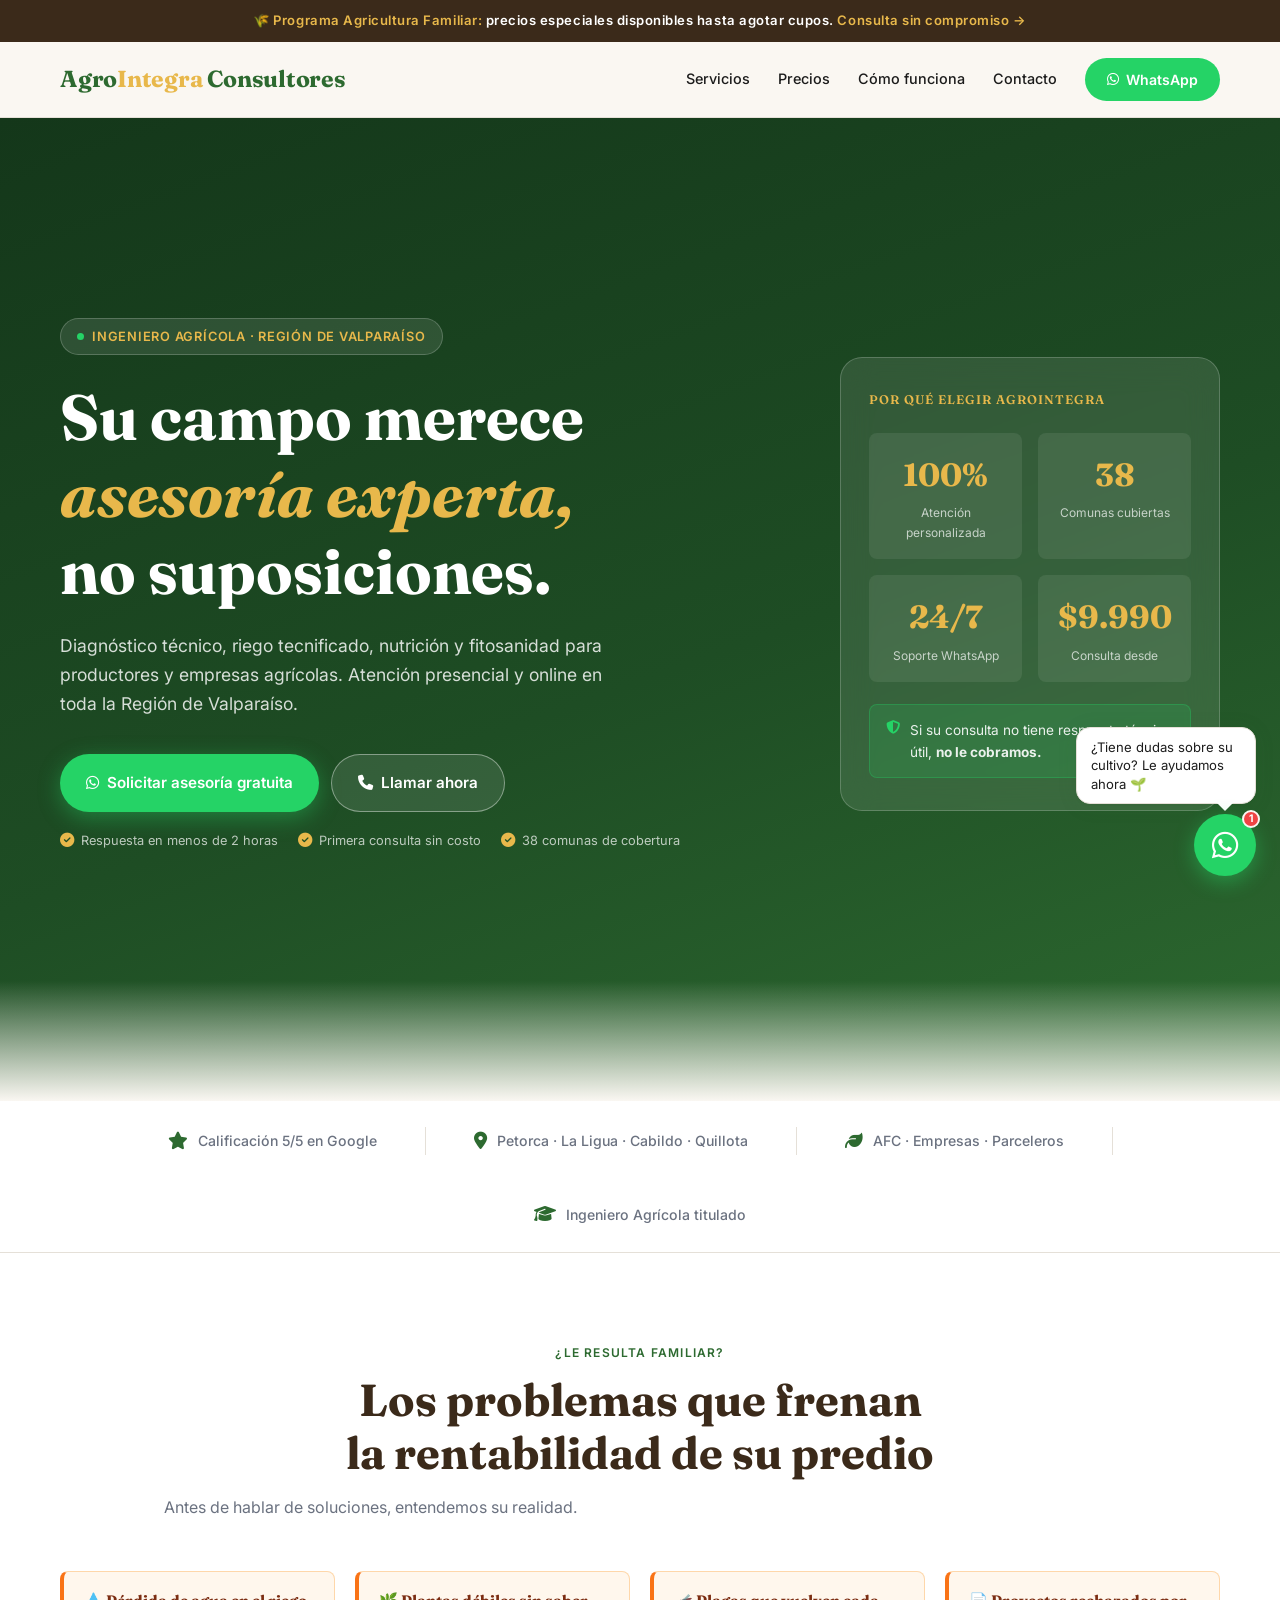
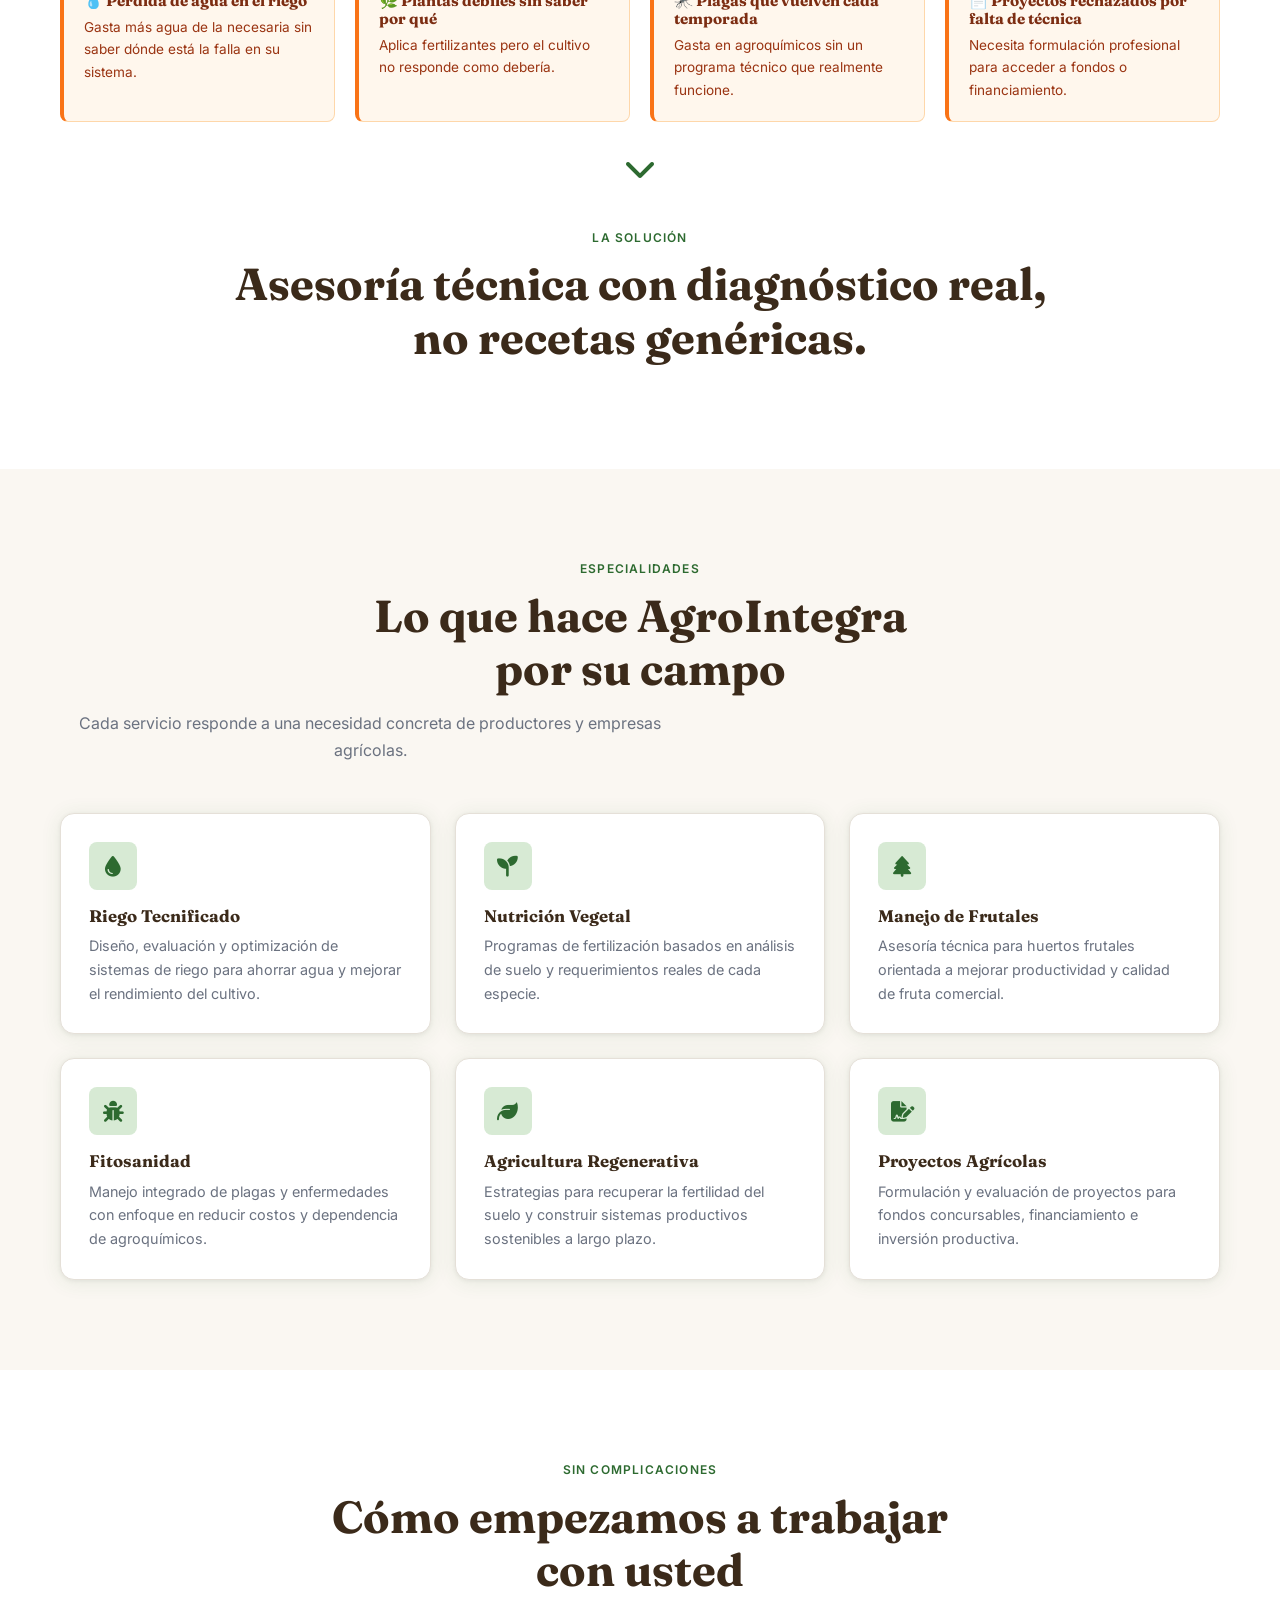
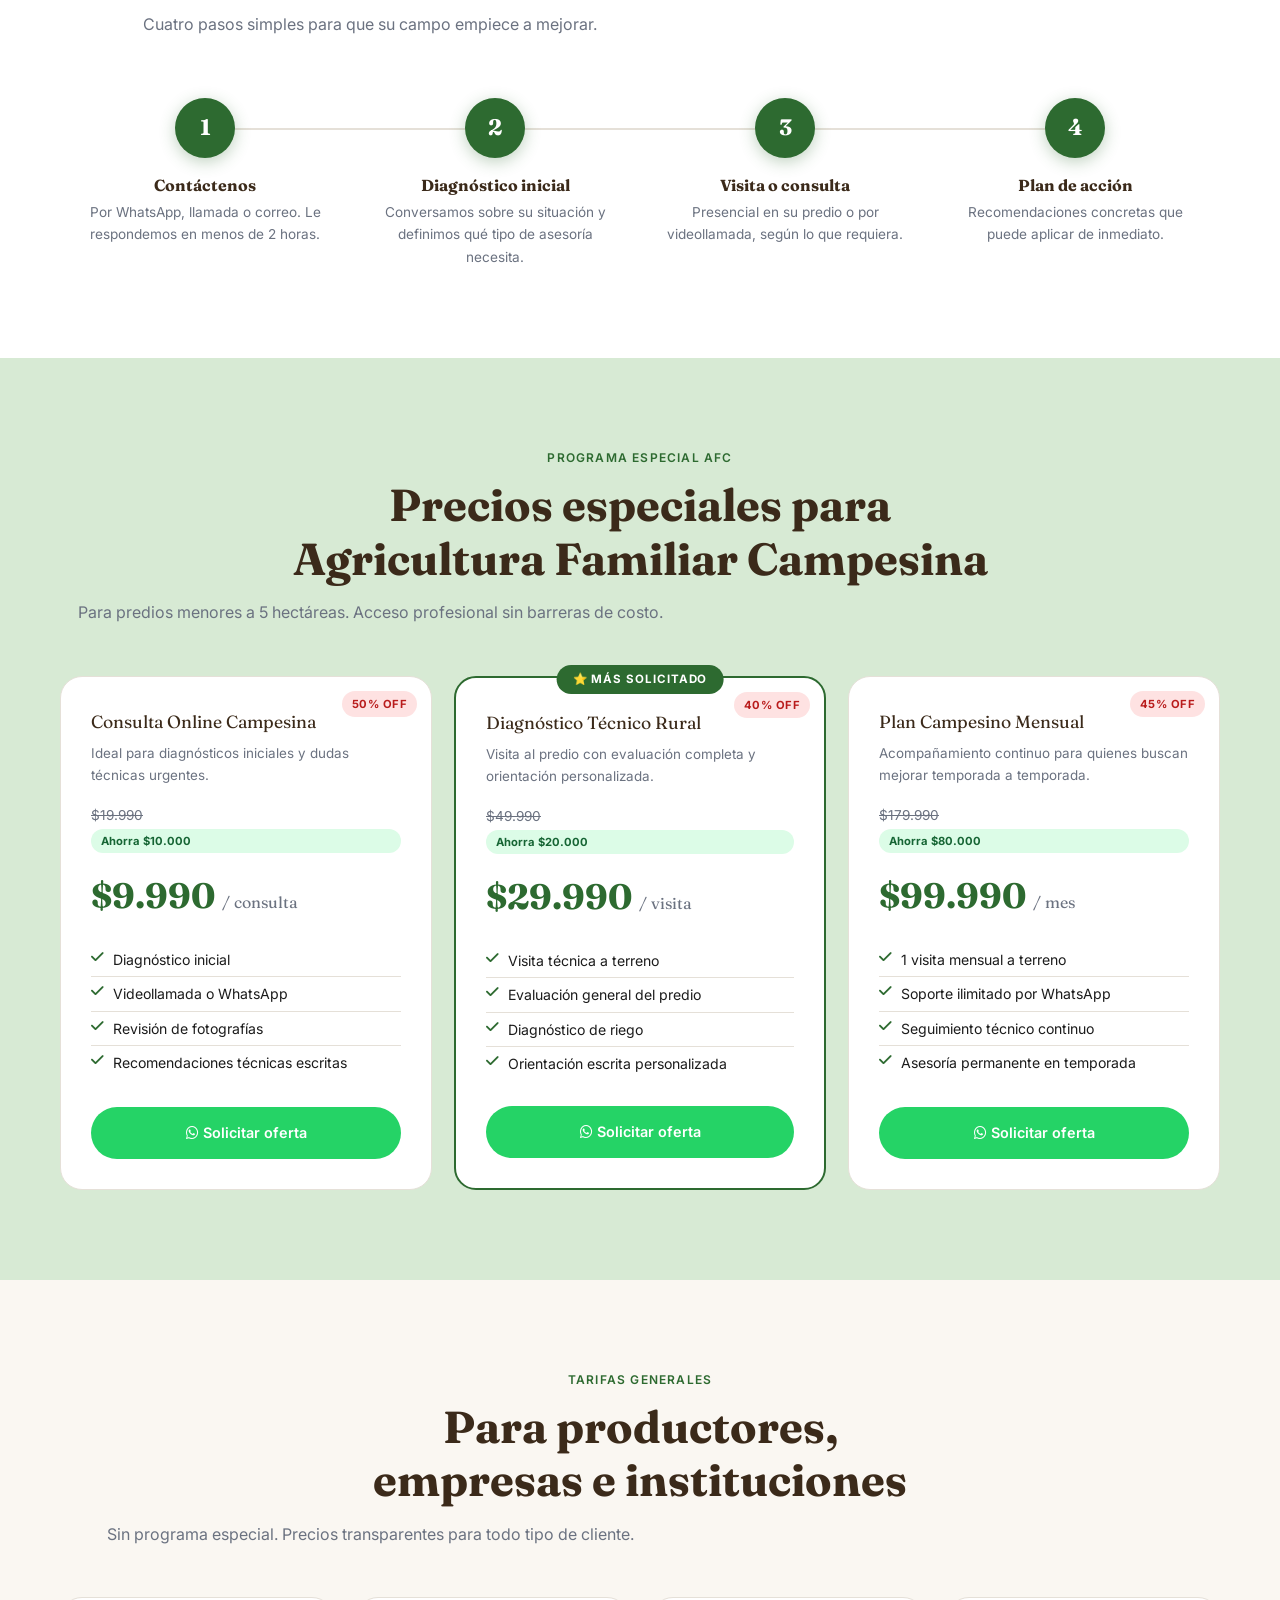
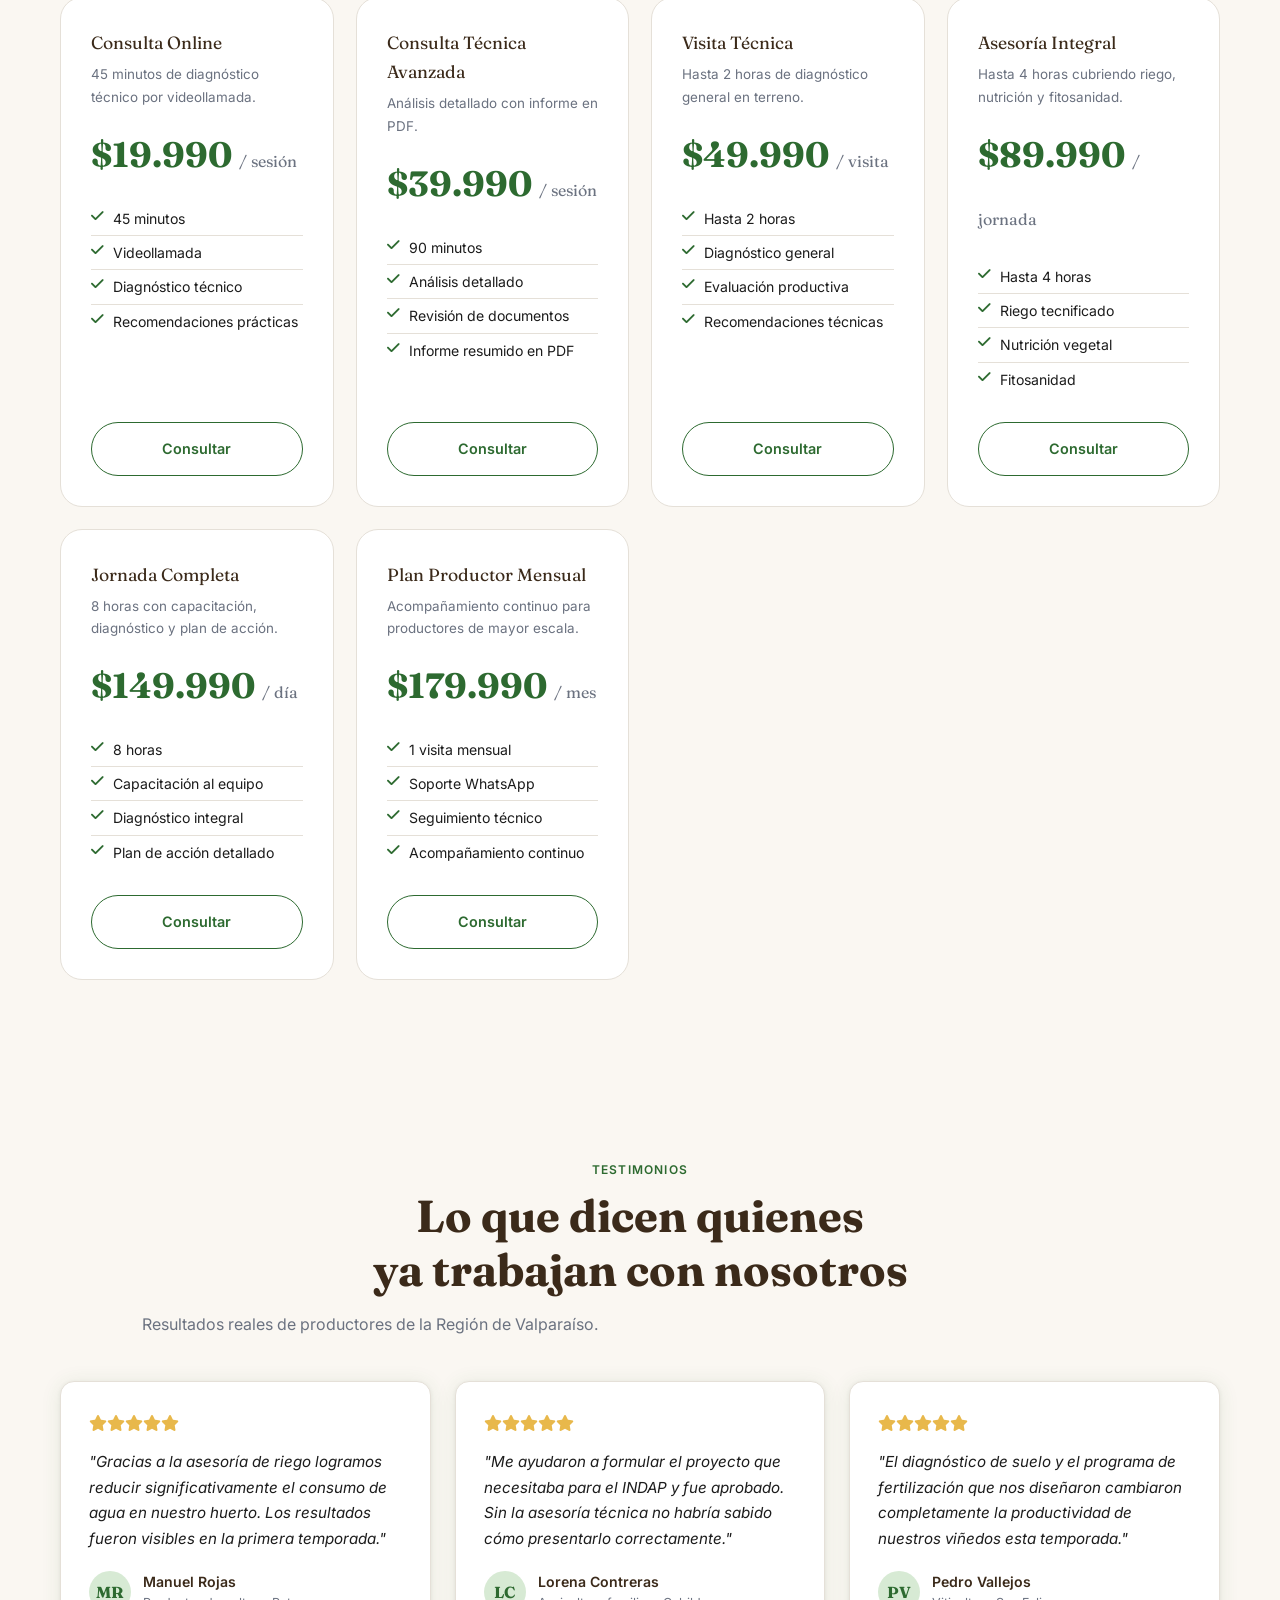
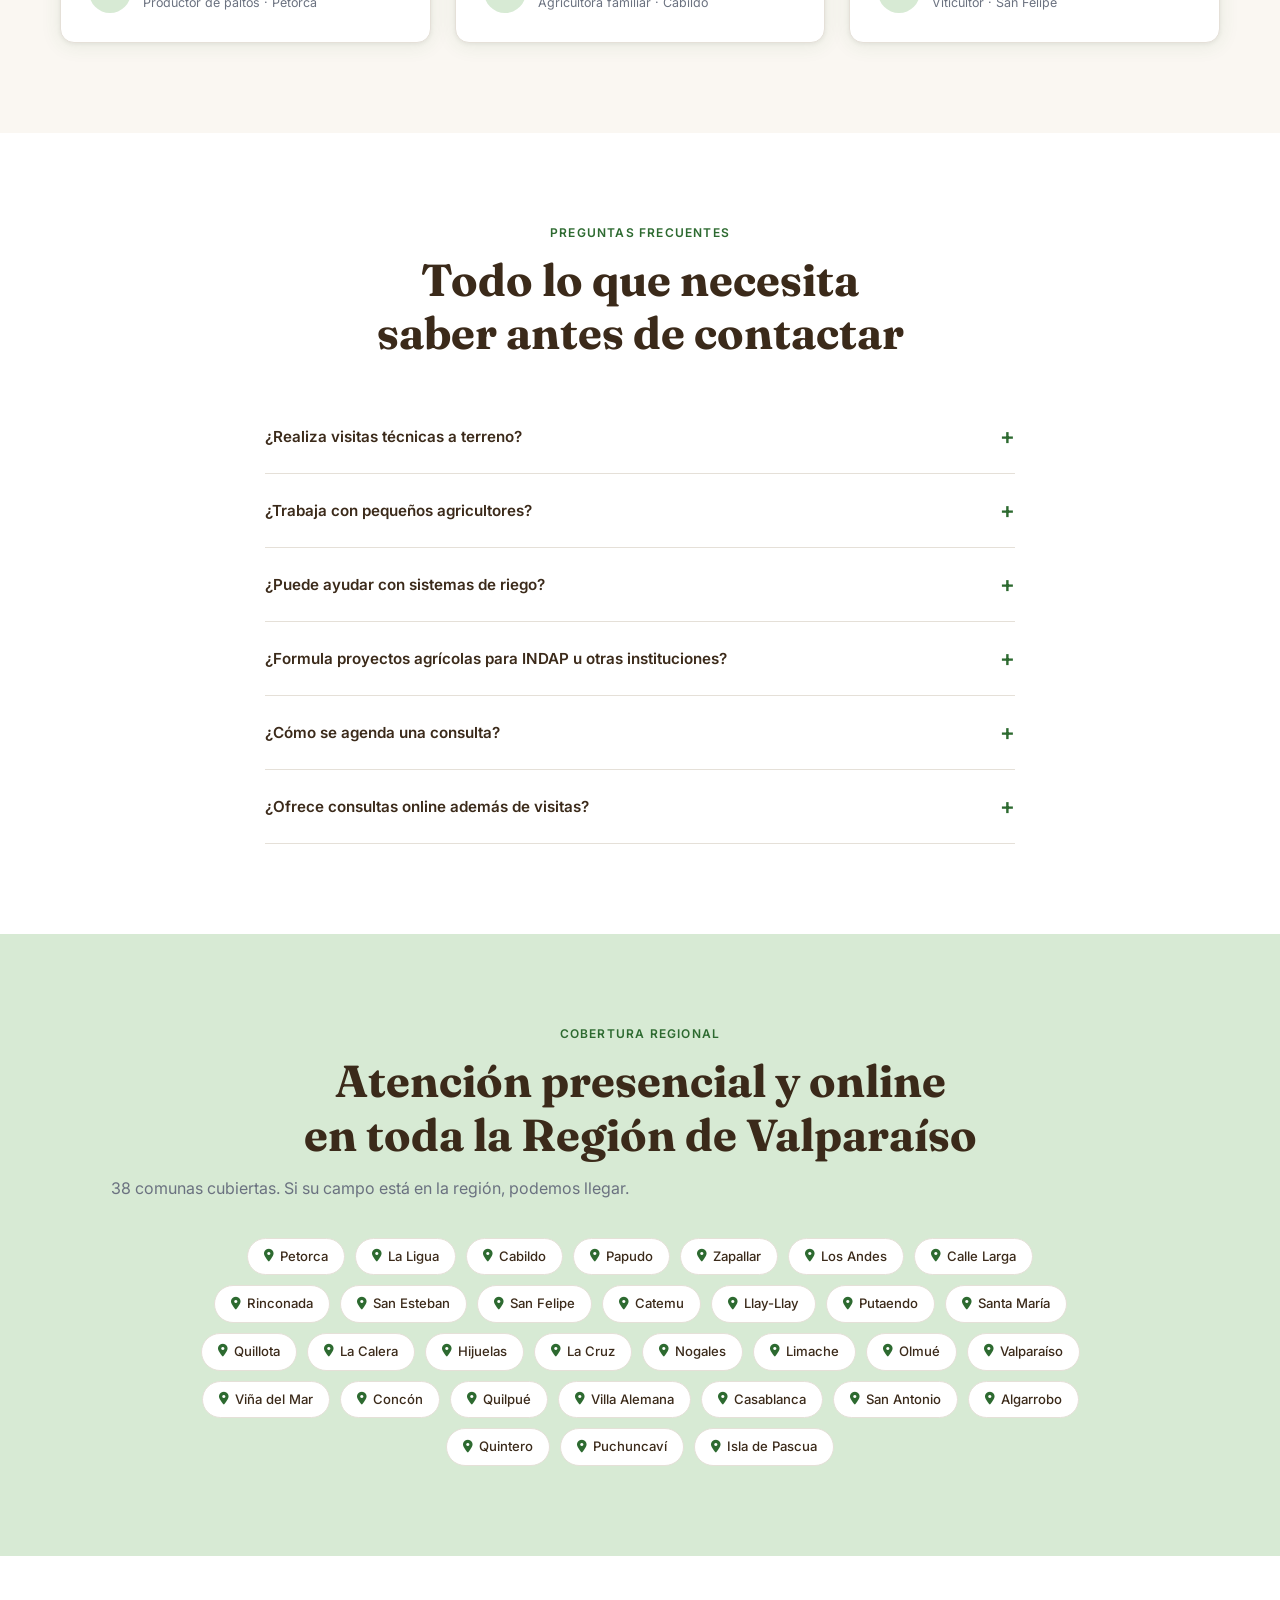
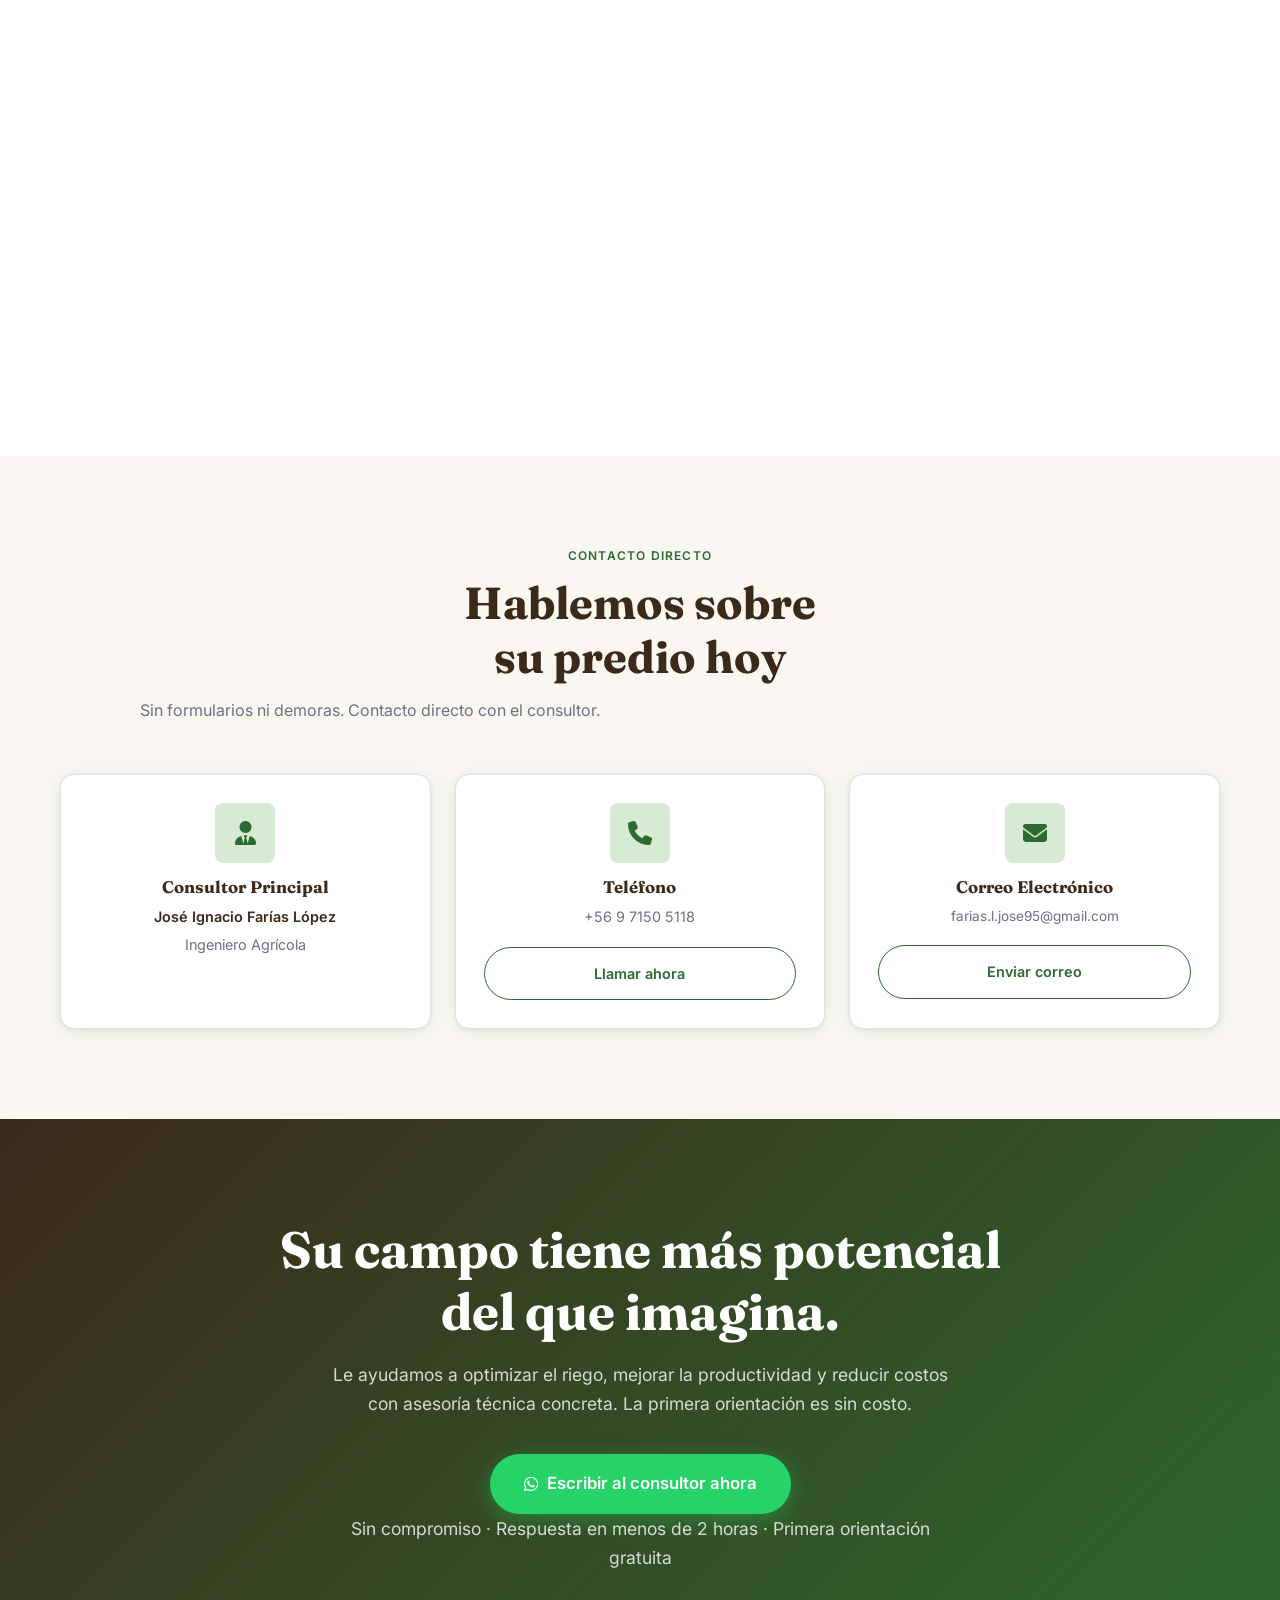
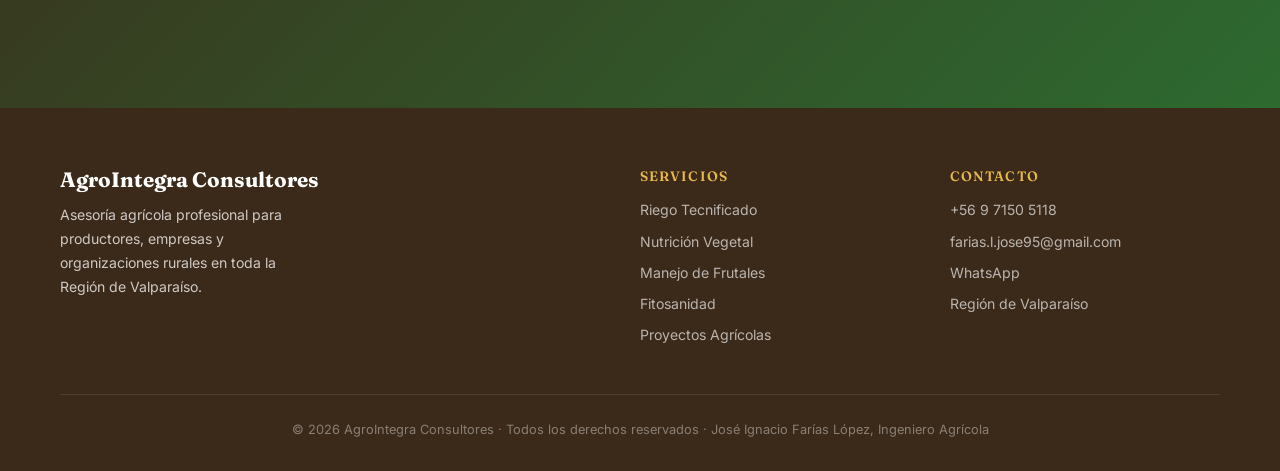
==== AGROINTEGRA.html @ 804593c9 "Initial commit" ====
<!DOCTYPE html>
<html lang="es">
<head>
<meta charset="UTF-8">
<meta name="viewport" content="width=device-width, initial-scale=1.0">
<title>AgroIntegra Consultores | Asesoría Agrícola Profesional – Región de Valparaíso</title>
<meta name="description" content="Ingeniería agrícola profesional en toda la Región de Valparaíso. Riego tecnificado, nutrición vegetal, frutales y proyectos agrícolas. Consulta desde $9.990.">
<meta name="keywords" content="asesoría agrícola, ingeniero agrícola, Petorca, La Ligua, Cabildo, riego tecnificado, fertilización, agricultura sostenible">
<meta name="author" content="José Ignacio Farías López">
<meta property="og:title" content="AgroIntegra Consultores – Asesoría Agrícola Profesional">
<meta property="og:description" content="Soluciones agrícolas profesionales para productores y empresas en la Región de Valparaíso.">
<meta property="og:type" content="website">

<link rel="preconnect" href="https://fonts.googleapis.com">
<link rel="preconnect" href="https://fonts.gstatic.com" crossorigin>
<link href="https://fonts.googleapis.com/css2?family=Fraunces:ital,opsz,wght@0,9..144,400;0,9..144,600;0,9..144,700;1,9..144,400&family=Inter:wght@400;500;600&display=swap" rel="stylesheet">
<link rel="stylesheet" href="https://cdnjs.cloudflare.com/ajax/libs/font-awesome/6.5.2/css/all.min.css">

<style>
/* ── TOKENS ── */
:root {
  --soil:   #3B2A1A;   /* tierra profunda – headings */
  --field:  #2D6A30;   /* verde campo – primario */
  --stem:   #4A8C3F;   /* verde tallo – secundario */
  --wheat:  #E8B84B;   /* trigo – acento oro */
  --sky:    #D7EAD4;   /* cielo verde pálido – fondos suaves */
  --parch:  #FAF7F2;   /* pergamino – fondo página */
  --wa:     #25D366;   /* WhatsApp */
  --dark:   #1C1C1C;
  --muted:  #6B7280;
  --border: #E5E0D8;
  --white:  #FFFFFF;
  --radius-sm: 8px;
  --radius-md: 14px;
  --radius-lg: 22px;
  --shadow-card: 0 2px 20px rgba(45,106,48,.10), 0 1px 4px rgba(0,0,0,.06);
  --shadow-cta:  0 8px 32px rgba(45,106,48,.28);
}

*{ margin:0; padding:0; box-sizing:border-box; }
html{ scroll-behavior:smooth; }

body{
  font-family:'Inter', sans-serif;
  background: var(--parch);
  color: var(--dark);
  overflow-x: hidden;
  line-height: 1.65;
}

h1,h2,h3,h4{
  font-family:'Fraunces', serif;
  line-height:1.2;
}

.container{ width: min(1160px, 92%); margin: auto; }

/* ── URGENCY BANNER ── */
.urgency-bar{
  background: var(--soil);
  color: var(--wheat);
  text-align: center;
  padding: 10px 16px;
  font-size: .82rem;
  font-weight: 600;
  letter-spacing: .04em;
  position: relative;
  z-index: 1001;
}
.urgency-bar span{ color: #fff; }

/* ── HEADER ── */
header{
  position: sticky;
  top: 0;
  background: rgba(250,247,242,.97);
  backdrop-filter: blur(14px);
  border-bottom: 1px solid var(--border);
  z-index: 1000;
}
nav{
  display: flex;
  justify-content: space-between;
  align-items: center;
  padding: 16px 0;
}
.logo{
  font-family: 'Fraunces', serif;
  font-size: 1.45rem;
  font-weight: 700;
  color: var(--field);
  letter-spacing: -.01em;
}
.logo span{ color: var(--wheat); }
.menu{
  display: flex;
  gap: 28px;
  align-items: center;
}
.menu a{
  text-decoration: none;
  font-size: .9rem;
  font-weight: 500;
  color: var(--dark);
  transition: color .2s;
}
.menu a:hover{ color: var(--field); }

.btn-nav{
  background: var(--wa);
  color: #fff !important;
  padding: 10px 22px;
  border-radius: 999px;
  font-weight: 600 !important;
  font-size: .88rem !important;
  display: flex;
  align-items: center;
  gap: 7px;
  transition: transform .2s, box-shadow .2s;
}
.btn-nav:hover{
  transform: translateY(-2px);
  box-shadow: 0 6px 18px rgba(37,211,102,.35);
}

/* ── HERO ── */
.hero{
  position: relative;
  min-height: 92vh;
  display: flex;
  align-items: center;
  overflow: hidden;
  background: linear-gradient(160deg, #14371A 0%, #1E4D24 55%, #2D6A30 100%);
}
/* Textura de campo sutil */
.hero::before{
  content:'';
  position: absolute;
  inset: 0;
  background: url('https://images.unsplash.com/photo-1500937386664-56d1dfef3854?q=80&w=1600') center/cover no-repeat;
  opacity: .18;
  pointer-events: none;
}
/* Degradado inferior que conecta con la sección siguiente */
.hero::after{
  content:'';
  position: absolute;
  bottom: 0; left: 0; right: 0;
  height: 120px;
  background: linear-gradient(transparent, var(--parch));
  pointer-events: none;
}

.hero-inner{
  position: relative;
  z-index: 2;
  padding: 110px 0 160px;
  display: grid;
  grid-template-columns: 1fr 380px;
  gap: 60px;
  align-items: center;
}

/* Eyebrow */
.eyebrow{
  display: inline-flex;
  align-items: center;
  gap: 8px;
  background: rgba(255,255,255,.1);
  border: 1px solid rgba(255,255,255,.2);
  border-radius: 999px;
  padding: 7px 16px;
  font-size: .8rem;
  font-weight: 600;
  color: var(--wheat);
  letter-spacing: .06em;
  text-transform: uppercase;
  margin-bottom: 24px;
}
.eyebrow-dot{
  width:7px; height:7px;
  background: var(--wa);
  border-radius: 50%;
  animation: blink 1.5s infinite;
}
@keyframes blink{ 0%,100%{opacity:1} 50%{opacity:.3} }

.hero h1{
  font-size: clamp(2.4rem, 5vw, 4rem);
  font-weight: 700;
  color: #fff;
  margin-bottom: 22px;
}
.hero h1 em{
  font-style: italic;
  color: var(--wheat);
}
.hero-sub{
  font-size: 1.1rem;
  color: rgba(255,255,255,.82);
  max-width: 560px;
  margin-bottom: 36px;
}

/* Microcopy de confianza bajo los CTA */
.trust-line{
  display: flex;
  gap: 20px;
  margin-top: 18px;
  flex-wrap: wrap;
}
.trust-item{
  display: flex;
  align-items: center;
  gap: 7px;
  font-size: .8rem;
  color: rgba(255,255,255,.7);
}
.trust-item i{ color: var(--wheat); font-size: .9rem; }

/* Hero CTA group */
.cta-group{ display:flex; gap:12px; flex-wrap:wrap; }

.btn{
  display: inline-flex;
  align-items: center;
  gap: 8px;
  padding: 15px 26px;
  border-radius: 999px;
  text-decoration: none;
  font-weight: 600;
  font-size: .95rem;
  transition: transform .2s, box-shadow .2s;
}
.btn:hover{ transform: translateY(-3px); }

.btn-wa-primary{
  background: var(--wa);
  color: #fff;
  box-shadow: 0 6px 22px rgba(37,211,102,.4);
}
.btn-wa-primary:hover{ box-shadow: 0 10px 30px rgba(37,211,102,.5); }

.btn-outline{
  background: rgba(255,255,255,.1);
  border: 1.5px solid rgba(255,255,255,.4);
  color: #fff;
}
.btn-outline:hover{ background: rgba(255,255,255,.18); }

/* Hero card – prueba social / propuesta de valor rápida */
.hero-card{
  background: rgba(255,255,255,.1);
  backdrop-filter: blur(16px);
  border: 1px solid rgba(255,255,255,.2);
  border-radius: var(--radius-lg);
  padding: 32px 28px;
  color: #fff;
}
.hero-card-title{
  font-family: 'Fraunces', serif;
  font-size: 1rem;
  font-weight: 600;
  color: var(--wheat);
  margin-bottom: 22px;
  text-transform: uppercase;
  letter-spacing: .08em;
  font-size: .78rem;
}
.metric-row{
  display: grid;
  grid-template-columns: 1fr 1fr;
  gap: 16px;
  margin-bottom: 22px;
}
.metric{
  background: rgba(255,255,255,.08);
  border-radius: var(--radius-sm);
  padding: 16px;
  text-align: center;
}
.metric-num{
  font-family:'Fraunces',serif;
  font-size: 2rem;
  font-weight: 700;
  color: var(--wheat);
  display: block;
}
.metric-label{
  font-size: .75rem;
  color: rgba(255,255,255,.7);
  margin-top: 2px;
  display: block;
}
.guarantee-box{
  background: rgba(37,211,102,.15);
  border: 1px solid rgba(37,211,102,.3);
  border-radius: var(--radius-sm);
  padding: 14px 16px;
  font-size: .85rem;
  color: rgba(255,255,255,.9);
  display: flex;
  gap: 10px;
  align-items: flex-start;
}
.guarantee-box i{ color: var(--wa); margin-top: 2px; flex-shrink: 0; }

/* ── SOCIAL PROOF STRIP ── */
.proof-strip{
  background: var(--white);
  border-bottom: 1px solid var(--border);
  padding: 26px 0;
}
.proof-inner{
  display: flex;
  align-items: center;
  justify-content: center;
  gap: 48px;
  flex-wrap: wrap;
}
.proof-item{
  display: flex;
  align-items: center;
  gap: 10px;
  font-size: .88rem;
  color: var(--muted);
  font-weight: 500;
}
.proof-item i{ color: var(--field); font-size: 1.1rem; }
.proof-divider{
  width: 1px;
  height: 28px;
  background: var(--border);
}

/* ── SECTIONS ── */
section{ padding: 90px 0; }

.section-kicker{
  font-size: .75rem;
  font-weight: 600;
  letter-spacing: .1em;
  text-transform: uppercase;
  color: var(--field);
  margin-bottom: 10px;
}
.section-title{
  font-family:'Fraunces',serif;
  font-size: clamp(1.8rem, 3.5vw, 2.8rem);
  font-weight: 700;
  color: var(--soil);
  margin-bottom: 14px;
}
.section-sub{
  color: var(--muted);
  max-width: 620px;
  font-size: 1rem;
  margin-bottom: 50px;
}
.text-center{ text-align: center; }
.text-center .section-sub{ margin-left: auto; margin-right: auto; }

/* ── CARDS ── */
.grid-3{ display:grid; grid-template-columns: repeat(auto-fit,minmax(290px,1fr)); gap:24px; }
.grid-2{ display:grid; grid-template-columns: repeat(auto-fit,minmax(320px,1fr)); gap:24px; }

.card{
  background: var(--white);
  border: 1px solid var(--border);
  border-radius: var(--radius-md);
  padding: 28px;
  box-shadow: var(--shadow-card);
  transition: transform .25s, box-shadow .25s;
}
.card:hover{
  transform: translateY(-5px);
  box-shadow: 0 12px 36px rgba(45,106,48,.14);
}
.card-icon{
  width: 48px; height: 48px;
  background: var(--sky);
  border-radius: var(--radius-sm);
  display: flex;
  align-items: center;
  justify-content: center;
  font-size: 1.3rem;
  color: var(--field);
  margin-bottom: 16px;
}
.card h3{
  font-size: 1.05rem;
  color: var(--soil);
  margin-bottom: 8px;
}
.card p{ font-size: .9rem; color: var(--muted); }

/* ── PRICING / OFERTAS ── */
.pricing-section{ background: var(--sky); }

.pricing-grid{
  display: grid;
  grid-template-columns: repeat(auto-fit, minmax(270px,1fr));
  gap: 22px;
}

.price-card{
  background: var(--white);
  border: 1.5px solid var(--border);
  border-radius: var(--radius-lg);
  padding: 30px;
  position: relative;
  transition: transform .25s, box-shadow .25s;
  display: flex;
  flex-direction: column;
}
.price-card:hover{
  transform: translateY(-5px);
  box-shadow: 0 14px 38px rgba(45,106,48,.15);
}
.price-card.featured{
  border-color: var(--field);
  border-width: 2px;
}

.popular-badge{
  position: absolute;
  top: -13px;
  left: 50%;
  transform: translateX(-50%);
  background: var(--field);
  color: #fff;
  font-size: .72rem;
  font-weight: 700;
  letter-spacing: .08em;
  text-transform: uppercase;
  padding: 5px 16px;
  border-radius: 999px;
  white-space: nowrap;
}

.offer-tag{
  position: absolute;
  top: 14px;
  right: 14px;
  background: #FEE2E2;
  color: #B91C1C;
  font-size: .7rem;
  font-weight: 700;
  padding: 4px 10px;
  border-radius: 999px;
  letter-spacing: .04em;
}

.price-name{
  font-family:'Fraunces',serif;
  font-size: 1.1rem;
  color: var(--soil);
  margin-bottom: 6px;
}
.price-desc{
  font-size: .84rem;
  color: var(--muted);
  margin-bottom: 18px;
  min-height: 38px;
}
.price-anchor{
  font-size: .85rem;
  color: var(--muted);
  text-decoration: line-through;
  margin-bottom: 2px;
}
.price-main{
  font-family:'Fraunces',serif;
  font-size: 2.2rem;
  font-weight: 700;
  color: var(--field);
  margin-bottom: 18px;
}
.price-main span{ font-size: 1rem; font-weight: 400; color: var(--muted); }

.price-features{
  list-style: none;
  margin-bottom: 26px;
  flex:1;
}
.price-features li{
  display: flex;
  align-items: flex-start;
  gap: 9px;
  font-size: .88rem;
  color: var(--dark);
  padding: 5px 0;
  border-bottom: 1px solid var(--border);
}
.price-features li:last-child{ border-bottom: none; }
.price-features li i{ color: var(--field); margin-top: 2px; font-size: .9rem; flex-shrink:0; }

.btn-price{
  display: block;
  text-align: center;
  padding: 14px;
  border-radius: 999px;
  font-weight: 600;
  font-size: .9rem;
  text-decoration: none;
  transition: transform .2s, box-shadow .2s;
}
.btn-price-wa{
  background: var(--wa);
  color: #fff;
}
.btn-price-wa:hover{
  transform: translateY(-2px);
  box-shadow: 0 6px 20px rgba(37,211,102,.38);
}
.btn-price-outline{
  border: 1.5px solid var(--field);
  color: var(--field);
  background: transparent;
}
.btn-price-outline:hover{
  background: var(--sky);
}

/* Savings highlight */
.savings-pill{
  display: inline-block;
  background: #DCFCE7;
  color: #166534;
  font-size: .7rem;
  font-weight: 700;
  padding: 3px 10px;
  border-radius: 999px;
  margin-bottom: 14px;
}

/* ── PROCESO (How it works) ── */
.process-section{ background: var(--white); }

.steps{
  display: grid;
  grid-template-columns: repeat(auto-fit,minmax(210px,1fr));
  gap: 0;
  position: relative;
}
.steps::before{
  content:'';
  position: absolute;
  top: 30px;
  left: 12%;
  right: 12%;
  height: 2px;
  background: var(--border);
  z-index: 0;
}
.step{
  text-align: center;
  padding: 0 20px;
  position: relative;
  z-index: 1;
}
.step-num{
  width: 60px; height: 60px;
  border-radius: 50%;
  background: var(--field);
  color: #fff;
  font-family:'Fraunces',serif;
  font-size: 1.4rem;
  font-weight: 700;
  display: flex;
  align-items: center;
  justify-content: center;
  margin: 0 auto 18px;
  box-shadow: 0 4px 16px rgba(45,106,48,.3);
}
.step h4{
  font-size: 1rem;
  color: var(--soil);
  margin-bottom: 6px;
}
.step p{
  font-size: .85rem;
  color: var(--muted);
}

/* ── TESTIMONIALS ── */
.testimonials-section{ background: var(--parch); }

.testimonial-card{
  background: var(--white);
  border: 1px solid var(--border);
  border-radius: var(--radius-md);
  padding: 28px;
  box-shadow: var(--shadow-card);
}
.stars{ color: var(--wheat); font-size: 1rem; margin-bottom: 12px; }
.testimonial-text{
  font-size: .95rem;
  color: var(--dark);
  line-height: 1.7;
  margin-bottom: 18px;
  font-style: italic;
}
.testimonial-author{
  display: flex;
  align-items: center;
  gap: 12px;
}
.author-avatar{
  width: 42px; height: 42px;
  border-radius: 50%;
  background: var(--sky);
  display: flex;
  align-items: center;
  justify-content: center;
  font-family:'Fraunces',serif;
  font-size: 1rem;
  font-weight: 700;
  color: var(--field);
  flex-shrink: 0;
}
.author-name{
  font-size: .88rem;
  font-weight: 600;
  color: var(--soil);
}
.author-role{
  font-size: .78rem;
  color: var(--muted);
}

/* ── PROBLEMAS / DOLORES (Empatía) ── */
.pain-section{ background: var(--white); }
.pain-grid{
  display: grid;
  grid-template-columns: repeat(auto-fit,minmax(240px,1fr));
  gap: 20px;
}
.pain-card{
  background: #FFF7ED;
  border: 1px solid #FED7AA;
  border-left: 4px solid #F97316;
  border-radius: var(--radius-sm);
  padding: 20px;
}
.pain-card h4{
  font-size: .95rem;
  color: #7C2D12;
  margin-bottom: 6px;
}
.pain-card p{
  font-size: .85rem;
  color: #9A3412;
}

.solution-arrow{
  text-align: center;
  padding: 30px 0;
}
.solution-arrow i{ font-size: 2rem; color: var(--field); animation: bounce .9s infinite alternate; }
@keyframes bounce{ from{transform:translateY(0)} to{transform:translateY(6px)} }

/* ── SERVICIOS ── */

/* ── FAQ ── */
.faq-section{ background: var(--white); }
.faq-item{
  border-bottom: 1px solid var(--border);
}
.faq-item summary{
  padding: 18px 0;
  cursor: pointer;
  font-weight: 600;
  color: var(--soil);
  font-size: .95rem;
  list-style: none;
  display: flex;
  justify-content: space-between;
  align-items: center;
}
.faq-item summary::after{
  content:'+';
  font-size: 1.4rem;
  color: var(--field);
  transition: transform .2s;
}
.faq-item[open] summary::after{ transform: rotate(45deg); }
.faq-item p{
  padding: 0 0 18px;
  color: var(--muted);
  font-size: .92rem;
}

/* ── COBERTURA ── */
.coverage-section{ background: var(--sky); }
.coverage-tags{
  display: flex;
  flex-wrap: wrap;
  gap: 10px;
  justify-content: center;
  max-width: 900px;
  margin: auto;
}
.coverage-tag{
  background: var(--white);
  border: 1px solid var(--border);
  border-radius: 999px;
  padding: 7px 16px;
  font-size: .82rem;
  color: var(--soil);
  font-weight: 500;
  display: flex;
  align-items: center;
  gap: 6px;
}
.coverage-tag i{ color: var(--field); font-size: .8rem; }

/* ── CONTACTO ── */
.contact-section{ background: var(--parch); }
.contact-card{
  text-align: center;
  display: flex;
  flex-direction: column;
  align-items: center;
}
.contact-card .card-icon{
  width: 60px; height: 60px;
  font-size: 1.5rem;
  margin-bottom: 14px;
}

/* ── MAPA ── */
.map-frame{
  width: 100%;
  height: 380px;
  border: none;
  border-radius: var(--radius-md);
  display: block;
}

/* ── CTA FINAL ── */
.final-cta{
  background: linear-gradient(135deg, var(--soil) 0%, var(--field) 100%);
  text-align: center;
  padding: 100px 0;
  position: relative;
  overflow: hidden;
}
.final-cta::before{
  content:'';
  position:absolute;
  inset:0;
  background: url('https://images.unsplash.com/photo-1500937386664-56d1dfef3854?q=80&w=1600') center/cover no-repeat;
  opacity:.08;
}
.final-cta > .container{ position:relative; z-index:1; }
.final-cta h2{
  font-size: clamp(2rem, 4vw, 3.2rem);
  color: #fff;
  margin-bottom: 18px;
}
.final-cta p{
  font-size: 1.1rem;
  color: rgba(255,255,255,.8);
  max-width: 620px;
  margin: 0 auto 36px;
}
.final-cta-meta{
  font-size: .82rem;
  color: rgba(255,255,255,.55);
  margin-top: 16px;
}

/* ── FOOTER ── */
footer{
  background: var(--soil);
  color: rgba(255,255,255,.75);
  padding: 60px 0 30px;
}
.footer-grid{
  display: grid;
  grid-template-columns: 2fr 1fr 1fr;
  gap: 40px;
  margin-bottom: 40px;
}
.footer-brand h3{
  font-family:'Fraunces',serif;
  color: #fff;
  font-size: 1.3rem;
  margin-bottom: 10px;
}
.footer-brand p{
  font-size: .88rem;
  line-height: 1.7;
  max-width: 260px;
}
footer h4{
  font-size: .85rem;
  text-transform: uppercase;
  letter-spacing: .08em;
  color: var(--wheat);
  margin-bottom: 14px;
  font-weight: 600;
}
footer a{
  display: block;
  font-size: .88rem;
  color: rgba(255,255,255,.65);
  text-decoration: none;
  margin-bottom: 8px;
  transition: color .2s;
}
footer a:hover{ color: #fff; }
.footer-bottom{
  border-top: 1px solid rgba(255,255,255,.1);
  padding-top: 24px;
  text-align: center;
  font-size: .8rem;
  color: rgba(255,255,255,.4);
}

/* ── WHATSAPP FLOTANTE ── */
.wa-float{
  position: fixed;
  right: 24px;
  bottom: 24px;
  z-index: 9999;
  display: flex;
  flex-direction: column;
  align-items: flex-end;
  gap: 10px;
}
.wa-bubble{
  background: var(--white);
  border: 1px solid var(--border);
  border-radius: var(--radius-md);
  padding: 10px 14px;
  font-size: .82rem;
  color: var(--dark);
  max-width: 180px;
  line-height: 1.4;
  box-shadow: var(--shadow-card);
  position: relative;
}
.wa-bubble::after{
  content:'';
  position: absolute;
  bottom: -8px;
  right: 22px;
  border-left: 8px solid transparent;
  border-right: 8px solid transparent;
  border-top: 8px solid var(--white);
}
.wa-btn{
  width: 62px; height: 62px;
  background: var(--wa);
  border-radius: 50%;
  display: flex;
  align-items: center;
  justify-content: center;
  font-size: 1.9rem;
  color: #fff;
  text-decoration: none;
  box-shadow: 0 6px 20px rgba(37,211,102,.45);
  animation: wa-pulse 2.5s infinite;
}
@keyframes wa-pulse{
  0%,100%{ box-shadow: 0 6px 20px rgba(37,211,102,.45), 0 0 0 0 rgba(37,211,102,.4); }
  50%{ box-shadow: 0 6px 20px rgba(37,211,102,.45), 0 0 0 12px rgba(37,211,102,0); }
}
.wa-badge{
  position: absolute;
  top: -4px; right: -4px;
  background: #EF4444;
  color: #fff;
  font-size: .65rem;
  font-weight: 700;
  width: 18px; height: 18px;
  border-radius: 50%;
  display: flex;
  align-items: center;
  justify-content: center;
  border: 2px solid var(--parch);
}

/* ── ANIMATIONS ── */
.reveal{
  opacity: 0;
  transform: translateY(30px);
  transition: opacity .7s ease, transform .7s ease;
}
.reveal.visible{
  opacity: 1;
  transform: none;
}
.reveal-delay-1{ transition-delay: .1s; }
.reveal-delay-2{ transition-delay: .2s; }
.reveal-delay-3{ transition-delay: .3s; }

/* ── RESPONSIVE ── */
@media(max-width:900px){
  .hero-inner{ grid-template-columns: 1fr; }
  .hero-card{ display: none; }
  .steps::before{ display: none; }
  .footer-grid{ grid-template-columns: 1fr; }
}
@media(max-width:640px){
  .menu a:not(.btn-nav){ display: none; }
  .hero h1{ font-size: 2.2rem; }
  .proof-divider{ display: none; }
  .proof-inner{ gap: 22px; }
}
</style>
</head>
<body>

<!-- URGENCY BANNER (Escasez + FOMO) -->
<div class="urgency-bar">
  🌾 Programa Agricultura Familiar: <span>precios especiales disponibles hasta agotar cupos.</span> Consulta sin compromiso →
</div>

<!-- HEADER -->
<header>
  <div class="container">
    <nav>
      <div class="logo">Agro<span>Integra</span> Consultores</div>
      <div class="menu">
        <a href="#servicios">Servicios</a>
        <a href="#precios">Precios</a>
        <a href="#proceso">Cómo funciona</a>
        <a href="#contacto">Contacto</a>
        <a href="https://wa.me/56971505118?text=Hola,%20necesito%20una%20asesoría%20agrícola" target="_blank" class="btn-nav">
          <i class="fab fa-whatsapp"></i> WhatsApp
        </a>
      </div>
    </nav>
  </div>
</header>

<!-- HERO (AIDA: Atención) -->
<section class="hero" id="inicio">
  <div class="container">
    <div class="hero-inner">

      <div class="hero-left">
        <div class="eyebrow">
          <span class="eyebrow-dot"></span>
          Ingeniero Agrícola · Región de Valparaíso
        </div>

        <h1>
          Su campo merece<br>
          <em>asesoría experta,</em><br>
          no suposiciones.
        </h1>

        <p class="hero-sub">
          Diagnóstico técnico, riego tecnificado, nutrición y fitosanidad
          para productores y empresas agrícolas. Atención presencial y online
          en toda la Región de Valparaíso.
        </p>

        <div class="cta-group">
          <a href="https://wa.me/56971505118?text=Hola,%20necesito%20una%20asesoría%20agrícola" target="_blank" class="btn btn-wa-primary">
            <i class="fab fa-whatsapp"></i> Solicitar asesoría gratuita
          </a>
          <a href="tel:+56971505118" class="btn btn-outline">
            <i class="fas fa-phone"></i> Llamar ahora
          </a>
        </div>

        <div class="trust-line">
          <div class="trust-item"><i class="fas fa-check-circle"></i> Respuesta en menos de 2 horas</div>
          <div class="trust-item"><i class="fas fa-check-circle"></i> Primera consulta sin costo</div>
          <div class="trust-item"><i class="fas fa-check-circle"></i> 38 comunas de cobertura</div>
        </div>
      </div>

      <!-- Hero card – Credenciales rápidas -->
      <div class="hero-card">
        <div class="hero-card-title">Por qué elegir AgroIntegra</div>
        <div class="metric-row">
          <div class="metric">
            <span class="metric-num">100%</span>
            <span class="metric-label">Atención personalizada</span>
          </div>
          <div class="metric">
            <span class="metric-num">38</span>
            <span class="metric-label">Comunas cubiertas</span>
          </div>
          <div class="metric">
            <span class="metric-num">24/7</span>
            <span class="metric-label">Soporte WhatsApp</span>
          </div>
          <div class="metric">
            <span class="metric-num">$9.990</span>
            <span class="metric-label">Consulta desde</span>
          </div>
        </div>
        <div class="guarantee-box">
          <i class="fas fa-shield-alt"></i>
          <div>Si su consulta no tiene respuesta técnica útil, <strong>no le cobramos.</strong></div>
        </div>
      </div>

    </div>
  </div>
</section>

<!-- SOCIAL PROOF STRIP (Prueba social) -->
<div class="proof-strip">
  <div class="container">
    <div class="proof-inner">
      <div class="proof-item"><i class="fas fa-star"></i> Calificación 5/5 en Google</div>
      <div class="proof-divider"></div>
      <div class="proof-item"><i class="fas fa-map-marker-alt"></i> Petorca · La Ligua · Cabildo · Quillota</div>
      <div class="proof-divider"></div>
      <div class="proof-item"><i class="fas fa-leaf"></i> AFC · Empresas · Parceleros</div>
      <div class="proof-divider"></div>
      <div class="proof-item"><i class="fas fa-graduation-cap"></i> Ingeniero Agrícola titulado</div>
    </div>
  </div>
</div>

<!-- EMPATÍA / DOLORES (AIDA: Interés) -->
<section class="pain-section" id="problemas">
  <div class="container">
    <div class="section-kicker text-center">¿Le resulta familiar?</div>
    <h2 class="section-title text-center">Los problemas que frenan<br>la rentabilidad de su predio</h2>
    <p class="section-sub text-center">Antes de hablar de soluciones, entendemos su realidad.</p>

    <div class="pain-grid reveal">
      <div class="pain-card">
        <h4>💧 Pérdida de agua en el riego</h4>
        <p>Gasta más agua de la necesaria sin saber dónde está la falla en su sistema.</p>
      </div>
      <div class="pain-card">
        <h4>🌿 Plantas débiles sin saber por qué</h4>
        <p>Aplica fertilizantes pero el cultivo no responde como debería.</p>
      </div>
      <div class="pain-card">
        <h4>🦟 Plagas que vuelven cada temporada</h4>
        <p>Gasta en agroquímicos sin un programa técnico que realmente funcione.</p>
      </div>
      <div class="pain-card">
        <h4>📄 Proyectos rechazados por falta de técnica</h4>
        <p>Necesita formulación profesional para acceder a fondos o financiamiento.</p>
      </div>
    </div>

    <div class="solution-arrow">
      <i class="fas fa-chevron-down"></i>
    </div>

    <div style="text-align:center; margin-top: 10px;">
      <div class="section-kicker">La solución</div>
      <h2 class="section-title">Asesoría técnica con diagnóstico real,<br>no recetas genéricas.</h2>
    </div>
  </div>
</section>

<!-- SERVICIOS (AIDA: Deseo) -->
<section id="servicios" style="background: var(--parch);">
  <div class="container">
    <div class="section-kicker text-center">Especialidades</div>
    <h2 class="section-title text-center">Lo que hace AgroIntegra<br>por su campo</h2>
    <p class="section-sub text-center">Cada servicio responde a una necesidad concreta de productores y empresas agrícolas.</p>

    <div class="grid-3">
      <div class="card reveal">
        <div class="card-icon"><i class="fas fa-tint"></i></div>
        <h3>Riego Tecnificado</h3>
        <p>Diseño, evaluación y optimización de sistemas de riego para ahorrar agua y mejorar el rendimiento del cultivo.</p>
      </div>
      <div class="card reveal reveal-delay-1">
        <div class="card-icon"><i class="fas fa-seedling"></i></div>
        <h3>Nutrición Vegetal</h3>
        <p>Programas de fertilización basados en análisis de suelo y requerimientos reales de cada especie.</p>
      </div>
      <div class="card reveal reveal-delay-2">
        <div class="card-icon"><i class="fas fa-tree"></i></div>
        <h3>Manejo de Frutales</h3>
        <p>Asesoría técnica para huertos frutales orientada a mejorar productividad y calidad de fruta comercial.</p>
      </div>
      <div class="card reveal">
        <div class="card-icon"><i class="fas fa-bug"></i></div>
        <h3>Fitosanidad</h3>
        <p>Manejo integrado de plagas y enfermedades con enfoque en reducir costos y dependencia de agroquímicos.</p>
      </div>
      <div class="card reveal reveal-delay-1">
        <div class="card-icon"><i class="fas fa-leaf"></i></div>
        <h3>Agricultura Regenerativa</h3>
        <p>Estrategias para recuperar la fertilidad del suelo y construir sistemas productivos sostenibles a largo plazo.</p>
      </div>
      <div class="card reveal reveal-delay-2">
        <div class="card-icon"><i class="fas fa-file-signature"></i></div>
        <h3>Proyectos Agrícolas</h3>
        <p>Formulación y evaluación de proyectos para fondos concursables, financiamiento e inversión productiva.</p>
      </div>
    </div>
  </div>
</section>

<!-- CÓMO FUNCIONA (Proceso) -->
<section class="process-section" id="proceso">
  <div class="container">
    <div class="section-kicker text-center">Sin complicaciones</div>
    <h2 class="section-title text-center">Cómo empezamos a trabajar<br>con usted</h2>
    <p class="section-sub text-center" style="margin-bottom: 60px;">Cuatro pasos simples para que su campo empiece a mejorar.</p>

    <div class="steps reveal">
      <div class="step">
        <div class="step-num">1</div>
        <h4>Contáctenos</h4>
        <p>Por WhatsApp, llamada o correo. Le respondemos en menos de 2 horas.</p>
      </div>
      <div class="step">
        <div class="step-num">2</div>
        <h4>Diagnóstico inicial</h4>
        <p>Conversamos sobre su situación y definimos qué tipo de asesoría necesita.</p>
      </div>
      <div class="step">
        <div class="step-num">3</div>
        <h4>Visita o consulta</h4>
        <p>Presencial en su predio o por videollamada, según lo que requiera.</p>
      </div>
      <div class="step">
        <div class="step-num">4</div>
        <h4>Plan de acción</h4>
        <p>Recomendaciones concretas que puede aplicar de inmediato.</p>
      </div>
    </div>
  </div>
</section>

<!-- PRECIOS – AFC (Anclaje + Urgencia) -->
<section class="pricing-section" id="precios">
  <div class="container">
    <div class="section-kicker text-center">Programa Especial AFC</div>
    <h2 class="section-title text-center">Precios especiales para<br>Agricultura Familiar Campesina</h2>
    <p class="section-sub text-center">Para predios menores a 5 hectáreas. Acceso profesional sin barreras de costo.</p>

    <div class="pricing-grid">

      <!-- Plan 1 -->
      <div class="price-card reveal">
        <div class="offer-tag">50% OFF</div>
        <div class="price-name">Consulta Online Campesina</div>
        <p class="price-desc">Ideal para diagnósticos iniciales y dudas técnicas urgentes.</p>
        <div class="price-anchor">$19.990</div>
        <div class="savings-pill">Ahorra $10.000</div>
        <div class="price-main">$9.990 <span>/ consulta</span></div>
        <ul class="price-features">
          <li><i class="fas fa-check"></i> Diagnóstico inicial</li>
          <li><i class="fas fa-check"></i> Videollamada o WhatsApp</li>
          <li><i class="fas fa-check"></i> Revisión de fotografías</li>
          <li><i class="fas fa-check"></i> Recomendaciones técnicas escritas</li>
        </ul>
        <a href="https://wa.me/56971505118?text=Hola,%20me%20interesa%20la%20Consulta%20Online%20Campesina" target="_blank" class="btn-price btn-price-wa">
          <i class="fab fa-whatsapp"></i> Solicitar oferta
        </a>
      </div>

      <!-- Plan 2 – Featured -->
      <div class="price-card featured reveal reveal-delay-1">
        <div class="popular-badge">⭐ Más solicitado</div>
        <div class="offer-tag">40% OFF</div>
        <div class="price-name">Diagnóstico Técnico Rural</div>
        <p class="price-desc">Visita al predio con evaluación completa y orientación personalizada.</p>
        <div class="price-anchor">$49.990</div>
        <div class="savings-pill">Ahorra $20.000</div>
        <div class="price-main">$29.990 <span>/ visita</span></div>
        <ul class="price-features">
          <li><i class="fas fa-check"></i> Visita técnica a terreno</li>
          <li><i class="fas fa-check"></i> Evaluación general del predio</li>
          <li><i class="fas fa-check"></i> Diagnóstico de riego</li>
          <li><i class="fas fa-check"></i> Orientación escrita personalizada</li>
        </ul>
        <a href="https://wa.me/56971505118?text=Hola,%20me%20interesa%20el%20Diagnóstico%20Técnico%20Rural" target="_blank" class="btn-price btn-price-wa">
          <i class="fab fa-whatsapp"></i> Solicitar oferta
        </a>
      </div>

      <!-- Plan 3 -->
      <div class="price-card reveal reveal-delay-2">
        <div class="offer-tag">45% OFF</div>
        <div class="price-name">Plan Campesino Mensual</div>
        <p class="price-desc">Acompañamiento continuo para quienes buscan mejorar temporada a temporada.</p>
        <div class="price-anchor">$179.990</div>
        <div class="savings-pill">Ahorra $80.000</div>
        <div class="price-main">$99.990 <span>/ mes</span></div>
        <ul class="price-features">
          <li><i class="fas fa-check"></i> 1 visita mensual a terreno</li>
          <li><i class="fas fa-check"></i> Soporte ilimitado por WhatsApp</li>
          <li><i class="fas fa-check"></i> Seguimiento técnico continuo</li>
          <li><i class="fas fa-check"></i> Asesoría permanente en temporada</li>
        </ul>
        <a href="https://wa.me/56971505118?text=Hola,%20me%20interesa%20el%20Plan%20Campesino" target="_blank" class="btn-price btn-price-wa">
          <i class="fab fa-whatsapp"></i> Solicitar oferta
        </a>
      </div>

    </div>
  </div>
</section>

<!-- TARIFAS PROFESIONALES -->
<section id="tarifas" style="background: var(--parch);">
  <div class="container">
    <div class="section-kicker text-center">Tarifas generales</div>
    <h2 class="section-title text-center">Para productores,<br>empresas e instituciones</h2>
    <p class="section-sub text-center">Sin programa especial. Precios transparentes para todo tipo de cliente.</p>

    <div class="pricing-grid">

      <div class="price-card reveal">
        <div class="price-name">Consulta Online</div>
        <p class="price-desc">45 minutos de diagnóstico técnico por videollamada.</p>
        <div class="price-main">$19.990 <span>/ sesión</span></div>
        <ul class="price-features">
          <li><i class="fas fa-check"></i> 45 minutos</li>
          <li><i class="fas fa-check"></i> Videollamada</li>
          <li><i class="fas fa-check"></i> Diagnóstico técnico</li>
          <li><i class="fas fa-check"></i> Recomendaciones prácticas</li>
        </ul>
        <a href="https://wa.me/56971505118?text=Hola,%20me%20interesa%20la%20Consulta%20Online" target="_blank" class="btn-price btn-price-outline">Consultar</a>
      </div>

      <div class="price-card reveal reveal-delay-1">
        <div class="price-name">Consulta Técnica Avanzada</div>
        <p class="price-desc">Análisis detallado con informe en PDF.</p>
        <div class="price-main">$39.990 <span>/ sesión</span></div>
        <ul class="price-features">
          <li><i class="fas fa-check"></i> 90 minutos</li>
          <li><i class="fas fa-check"></i> Análisis detallado</li>
          <li><i class="fas fa-check"></i> Revisión de documentos</li>
          <li><i class="fas fa-check"></i> Informe resumido en PDF</li>
        </ul>
        <a href="https://wa.me/56971505118?text=Hola,%20me%20interesa%20la%20Consulta%20Avanzada" target="_blank" class="btn-price btn-price-outline">Consultar</a>
      </div>

      <div class="price-card reveal reveal-delay-2">
        <div class="price-name">Visita Técnica</div>
        <p class="price-desc">Hasta 2 horas de diagnóstico general en terreno.</p>
        <div class="price-main">$49.990 <span>/ visita</span></div>
        <ul class="price-features">
          <li><i class="fas fa-check"></i> Hasta 2 horas</li>
          <li><i class="fas fa-check"></i> Diagnóstico general</li>
          <li><i class="fas fa-check"></i> Evaluación productiva</li>
          <li><i class="fas fa-check"></i> Recomendaciones técnicas</li>
        </ul>
        <a href="https://wa.me/56971505118?text=Hola,%20me%20interesa%20una%20Visita%20Técnica" target="_blank" class="btn-price btn-price-outline">Consultar</a>
      </div>

      <div class="price-card reveal">
        <div class="price-name">Asesoría Integral</div>
        <p class="price-desc">Hasta 4 horas cubriendo riego, nutrición y fitosanidad.</p>
        <div class="price-main">$89.990 <span>/ jornada</span></div>
        <ul class="price-features">
          <li><i class="fas fa-check"></i> Hasta 4 horas</li>
          <li><i class="fas fa-check"></i> Riego tecnificado</li>
          <li><i class="fas fa-check"></i> Nutrición vegetal</li>
          <li><i class="fas fa-check"></i> Fitosanidad</li>
        </ul>
        <a href="https://wa.me/56971505118?text=Hola,%20me%20interesa%20la%20Asesoría%20Integral" target="_blank" class="btn-price btn-price-outline">Consultar</a>
      </div>

      <div class="price-card reveal reveal-delay-1">
        <div class="price-name">Jornada Completa</div>
        <p class="price-desc">8 horas con capacitación, diagnóstico y plan de acción.</p>
        <div class="price-main">$149.990 <span>/ día</span></div>
        <ul class="price-features">
          <li><i class="fas fa-check"></i> 8 horas</li>
          <li><i class="fas fa-check"></i> Capacitación al equipo</li>
          <li><i class="fas fa-check"></i> Diagnóstico integral</li>
          <li><i class="fas fa-check"></i> Plan de acción detallado</li>
        </ul>
        <a href="https://wa.me/56971505118?text=Hola,%20me%20interesa%20la%20Jornada%20Completa" target="_blank" class="btn-price btn-price-outline">Consultar</a>
      </div>

      <div class="price-card reveal reveal-delay-2">
        <div class="price-name">Plan Productor Mensual</div>
        <p class="price-desc">Acompañamiento continuo para productores de mayor escala.</p>
        <div class="price-main">$179.990 <span>/ mes</span></div>
        <ul class="price-features">
          <li><i class="fas fa-check"></i> 1 visita mensual</li>
          <li><i class="fas fa-check"></i> Soporte WhatsApp</li>
          <li><i class="fas fa-check"></i> Seguimiento técnico</li>
          <li><i class="fas fa-check"></i> Acompañamiento continuo</li>
        </ul>
        <a href="https://wa.me/56971505118?text=Hola,%20me%20interesa%20el%20Plan%20Productor%20Mensual" target="_blank" class="btn-price btn-price-outline">Consultar</a>
      </div>

    </div>
  </div>
</section>

<!-- TESTIMONIALES (Prueba Social) -->
<section class="testimonials-section" id="testimonios">
  <div class="container">
    <div class="section-kicker text-center">Testimonios</div>
    <h2 class="section-title text-center">Lo que dicen quienes<br>ya trabajan con nosotros</h2>
    <p class="section-sub text-center" style="margin-bottom: 44px;">Resultados reales de productores de la Región de Valparaíso.</p>

    <div class="grid-3">
      <div class="testimonial-card reveal">
        <div class="stars"><i class="fas fa-star"></i><i class="fas fa-star"></i><i class="fas fa-star"></i><i class="fas fa-star"></i><i class="fas fa-star"></i></div>
        <p class="testimonial-text">"Gracias a la asesoría de riego logramos reducir significativamente el consumo de agua en nuestro huerto. Los resultados fueron visibles en la primera temporada."</p>
        <div class="testimonial-author">
          <div class="author-avatar">MR</div>
          <div>
            <div class="author-name">Manuel Rojas</div>
            <div class="author-role">Productor de paltos · Petorca</div>
          </div>
        </div>
      </div>

      <div class="testimonial-card reveal reveal-delay-1">
        <div class="stars"><i class="fas fa-star"></i><i class="fas fa-star"></i><i class="fas fa-star"></i><i class="fas fa-star"></i><i class="fas fa-star"></i></div>
        <p class="testimonial-text">"Me ayudaron a formular el proyecto que necesitaba para el INDAP y fue aprobado. Sin la asesoría técnica no habría sabido cómo presentarlo correctamente."</p>
        <div class="testimonial-author">
          <div class="author-avatar">LC</div>
          <div>
            <div class="author-name">Lorena Contreras</div>
            <div class="author-role">Agricultora familiar · Cabildo</div>
          </div>
        </div>
      </div>

      <div class="testimonial-card reveal reveal-delay-2">
        <div class="stars"><i class="fas fa-star"></i><i class="fas fa-star"></i><i class="fas fa-star"></i><i class="fas fa-star"></i><i class="fas fa-star"></i></div>
        <p class="testimonial-text">"El diagnóstico de suelo y el programa de fertilización que nos diseñaron cambiaron completamente la productividad de nuestros viñedos esta temporada."</p>
        <div class="testimonial-author">
          <div class="author-avatar">PV</div>
          <div>
            <div class="author-name">Pedro Vallejos</div>
            <div class="author-role">Viticultor · San Felipe</div>
          </div>
        </div>
      </div>
    </div>
  </div>
</section>

<!-- FAQ -->
<section class="faq-section" id="faq">
  <div class="container" style="max-width: 750px;">
    <div class="section-kicker text-center">Preguntas frecuentes</div>
    <h2 class="section-title text-center">Todo lo que necesita<br>saber antes de contactar</h2>

    <div style="margin-top: 40px;">
      <details class="faq-item">
        <summary>¿Realiza visitas técnicas a terreno?</summary>
        <p>Sí. Atendemos productores y empresas en toda la Región de Valparaíso, con énfasis en las provincias de Petorca, Quillota, Los Andes, San Felipe y San Antonio.</p>
      </details>
      <details class="faq-item">
        <summary>¿Trabaja con pequeños agricultores?</summary>
        <p>Sí, y es una prioridad. Contamos con el Programa Especial AFC para productores con predios menores a 5 hectáreas, con precios reducidos de hasta 50% para hacer el acceso técnico más justo.</p>
      </details>
      <details class="faq-item">
        <summary>¿Puede ayudar con sistemas de riego?</summary>
        <p>Sí. Realizamos evaluación, diseño y optimización de sistemas de riego tecnificado, tanto por goteo, microaspersión como aspersión.</p>
      </details>
      <details class="faq-item">
        <summary>¿Formula proyectos agrícolas para INDAP u otras instituciones?</summary>
        <p>Sí. Apoyamos la formulación y evaluación de proyectos agrícolas y productivos para fondos concursables y financiamiento institucional.</p>
      </details>
      <details class="faq-item">
        <summary>¿Cómo se agenda una consulta?</summary>
        <p>A través de WhatsApp al +56 9 7150 5118, por llamada telefónica o por correo electrónico. Le respondemos en menos de 2 horas en días hábiles.</p>
      </details>
      <details class="faq-item">
        <summary>¿Ofrece consultas online además de visitas?</summary>
        <p>Sí. Todas las consultas de diagnóstico inicial se pueden hacer por videollamada o WhatsApp, lo que permite orientación inmediata sin necesidad de esperar una visita a terreno.</p>
      </details>
    </div>
  </div>
</section>

<!-- COBERTURA -->
<section class="coverage-section" id="cobertura">
  <div class="container">
    <div class="section-kicker text-center">Cobertura regional</div>
    <h2 class="section-title text-center">Atención presencial y online<br>en toda la Región de Valparaíso</h2>
    <p class="section-sub text-center" style="margin-bottom: 36px;">38 comunas cubiertas. Si su campo está en la región, podemos llegar.</p>

    <div class="coverage-tags">
      <span class="coverage-tag"><i class="fas fa-map-marker-alt"></i>Petorca</span>
      <span class="coverage-tag"><i class="fas fa-map-marker-alt"></i>La Ligua</span>
      <span class="coverage-tag"><i class="fas fa-map-marker-alt"></i>Cabildo</span>
      <span class="coverage-tag"><i class="fas fa-map-marker-alt"></i>Papudo</span>
      <span class="coverage-tag"><i class="fas fa-map-marker-alt"></i>Zapallar</span>
      <span class="coverage-tag"><i class="fas fa-map-marker-alt"></i>Los Andes</span>
      <span class="coverage-tag"><i class="fas fa-map-marker-alt"></i>Calle Larga</span>
      <span class="coverage-tag"><i class="fas fa-map-marker-alt"></i>Rinconada</span>
      <span class="coverage-tag"><i class="fas fa-map-marker-alt"></i>San Esteban</span>
      <span class="coverage-tag"><i class="fas fa-map-marker-alt"></i>San Felipe</span>
      <span class="coverage-tag"><i class="fas fa-map-marker-alt"></i>Catemu</span>
      <span class="coverage-tag"><i class="fas fa-map-marker-alt"></i>Llay-Llay</span>
      <span class="coverage-tag"><i class="fas fa-map-marker-alt"></i>Putaendo</span>
      <span class="coverage-tag"><i class="fas fa-map-marker-alt"></i>Santa María</span>
      <span class="coverage-tag"><i class="fas fa-map-marker-alt"></i>Quillota</span>
      <span class="coverage-tag"><i class="fas fa-map-marker-alt"></i>La Calera</span>
      <span class="coverage-tag"><i class="fas fa-map-marker-alt"></i>Hijuelas</span>
      <span class="coverage-tag"><i class="fas fa-map-marker-alt"></i>La Cruz</span>
      <span class="coverage-tag"><i class="fas fa-map-marker-alt"></i>Nogales</span>
      <span class="coverage-tag"><i class="fas fa-map-marker-alt"></i>Limache</span>
      <span class="coverage-tag"><i class="fas fa-map-marker-alt"></i>Olmué</span>
      <span class="coverage-tag"><i class="fas fa-map-marker-alt"></i>Valparaíso</span>
      <span class="coverage-tag"><i class="fas fa-map-marker-alt"></i>Viña del Mar</span>
      <span class="coverage-tag"><i class="fas fa-map-marker-alt"></i>Concón</span>
      <span class="coverage-tag"><i class="fas fa-map-marker-alt"></i>Quilpué</span>
      <span class="coverage-tag"><i class="fas fa-map-marker-alt"></i>Villa Alemana</span>
      <span class="coverage-tag"><i class="fas fa-map-marker-alt"></i>Casablanca</span>
      <span class="coverage-tag"><i class="fas fa-map-marker-alt"></i>San Antonio</span>
      <span class="coverage-tag"><i class="fas fa-map-marker-alt"></i>Algarrobo</span>
      <span class="coverage-tag"><i class="fas fa-map-marker-alt"></i>Quintero</span>
      <span class="coverage-tag"><i class="fas fa-map-marker-alt"></i>Puchuncaví</span>
      <span class="coverage-tag"><i class="fas fa-map-marker-alt"></i>Isla de Pascua</span>
    </div>
  </div>
</section>

<!-- MAPA -->
<section style="background: var(--white); padding: 60px 0;">
  <div class="container">
    <iframe
      src="https://www.google.com/maps?q=Petorca,Chile&output=embed"
      class="map-frame"
      allowfullscreen=""
      loading="lazy">
    </iframe>
  </div>
</section>

<!-- CONTACTO -->
<section class="contact-section" id="contacto">
  <div class="container">
    <div class="section-kicker text-center">Contacto directo</div>
    <h2 class="section-title text-center">Hablemos sobre<br>su predio hoy</h2>
    <p class="section-sub text-center">Sin formularios ni demoras. Contacto directo con el consultor.</p>

    <div class="grid-3">
      <div class="card contact-card reveal">
        <div class="card-icon"><i class="fas fa-user-tie"></i></div>
        <h3>Consultor Principal</h3>
        <p style="font-weight:600; color:var(--soil); margin-bottom:4px;">José Ignacio Farías López</p>
        <p>Ingeniero Agrícola</p>
      </div>
      <div class="card contact-card reveal reveal-delay-1">
        <div class="card-icon"><i class="fas fa-phone"></i></div>
        <h3>Teléfono</h3>
        <p style="margin-bottom:18px;">+56 9 7150 5118</p>
        <a href="tel:+56971505118" class="btn-price btn-price-outline" style="width:100%; text-align:center;">Llamar ahora</a>
      </div>
      <div class="card contact-card reveal reveal-delay-2">
        <div class="card-icon"><i class="fas fa-envelope"></i></div>
        <h3>Correo Electrónico</h3>
        <p style="margin-bottom:18px; font-size:.85rem;">farias.l.jose95@gmail.com</p>
        <a href="mailto:farias.l.jose95@gmail.com" class="btn-price btn-price-outline" style="width:100%; text-align:center;">Enviar correo</a>
      </div>
    </div>
  </div>
</section>

<!-- CTA FINAL (AIDA: Acción) -->
<section class="final-cta">
  <div class="container">
    <h2>Su campo tiene más potencial<br>del que imagina.</h2>
    <p>Le ayudamos a optimizar el riego, mejorar la productividad y reducir costos con asesoría técnica concreta. La primera orientación es sin costo.</p>
    <a href="https://wa.me/56971505118?text=Hola,%20necesito%20asesoría%20agrícola%20para%20mi%20predio" target="_blank" class="btn btn-wa-primary" style="font-size:1.05rem; padding:16px 34px;">
      <i class="fab fa-whatsapp"></i> Escribir al consultor ahora
    </a>
    <p class="final-cta-meta">Sin compromiso · Respuesta en menos de 2 horas · Primera orientación gratuita</p>
  </div>
</section>

<!-- FOOTER -->
<footer>
  <div class="container">
    <div class="footer-grid">
      <div class="footer-brand">
        <h3>AgroIntegra Consultores</h3>
        <p>Asesoría agrícola profesional para productores, empresas y organizaciones rurales en toda la Región de Valparaíso.</p>
      </div>
      <div>
        <h4>Servicios</h4>
        <a href="#servicios">Riego Tecnificado</a>
        <a href="#servicios">Nutrición Vegetal</a>
        <a href="#servicios">Manejo de Frutales</a>
        <a href="#servicios">Fitosanidad</a>
        <a href="#servicios">Proyectos Agrícolas</a>
      </div>
      <div>
        <h4>Contacto</h4>
        <a href="tel:+56971505118">+56 9 7150 5118</a>
        <a href="mailto:farias.l.jose95@gmail.com">farias.l.jose95@gmail.com</a>
        <a href="https://wa.me/56971505118" target="_blank">WhatsApp</a>
        <a href="#cobertura">Región de Valparaíso</a>
      </div>
    </div>
    <div class="footer-bottom">
      © 2026 AgroIntegra Consultores · Todos los derechos reservados · José Ignacio Farías López, Ingeniero Agrícola
    </div>
  </div>
</footer>

<!-- WHATSAPP FLOTANTE -->
<div class="wa-float" id="waFloat" style="display:none;">
  <div class="wa-bubble" id="waBubble">
    ¿Tiene dudas sobre su cultivo? Le ayudamos ahora 🌱
  </div>
  <a href="https://wa.me/56971505118?text=Hola,%20necesito%20información" target="_blank" class="wa-btn" style="position:relative;">
    <i class="fab fa-whatsapp"></i>
    <span class="wa-badge">1</span>
  </a>
</div>

<script>
// Reveal on scroll
const revealEls = document.querySelectorAll('.reveal');
const revealObs = new IntersectionObserver((entries) => {
  entries.forEach(e => {
    if(e.isIntersecting) e.target.classList.add('visible');
  });
}, { threshold: 0.12 });
revealEls.forEach(el => revealObs.observe(el));

// Show WA float after 3s
setTimeout(() => {
  document.getElementById('waFloat').style.display = 'flex';
}, 3000);

// Hide bubble after 8s
setTimeout(() => {
  const b = document.getElementById('waBubble');
  if(b) b.style.display = 'none';
}, 8000);

// FAQ click: close others
document.querySelectorAll('.faq-item').forEach(item => {
  item.addEventListener('toggle', () => {
    if(item.open) {
      document.querySelectorAll('.faq-item[open]').forEach(other => {
        if(other !== item) other.removeAttribute('open');
      });
    }
  });
});
</script>

</body>
</html>
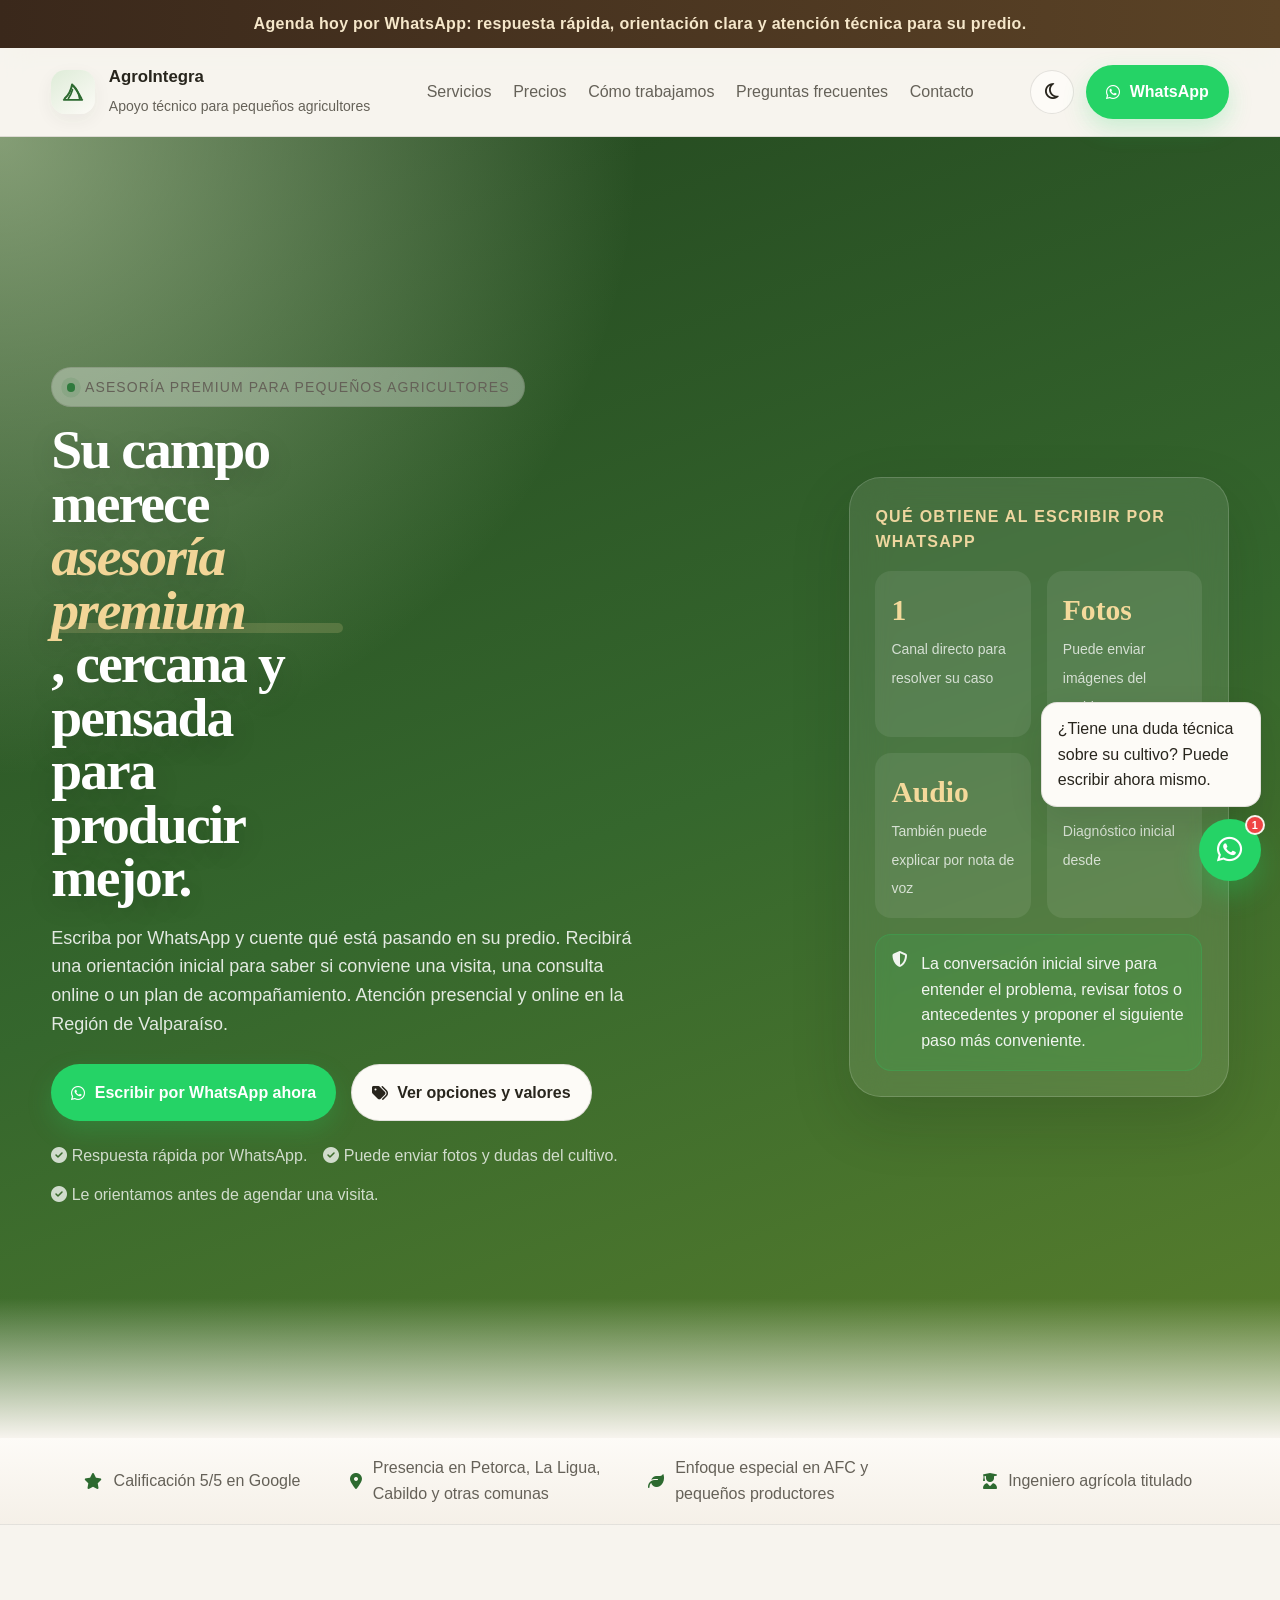
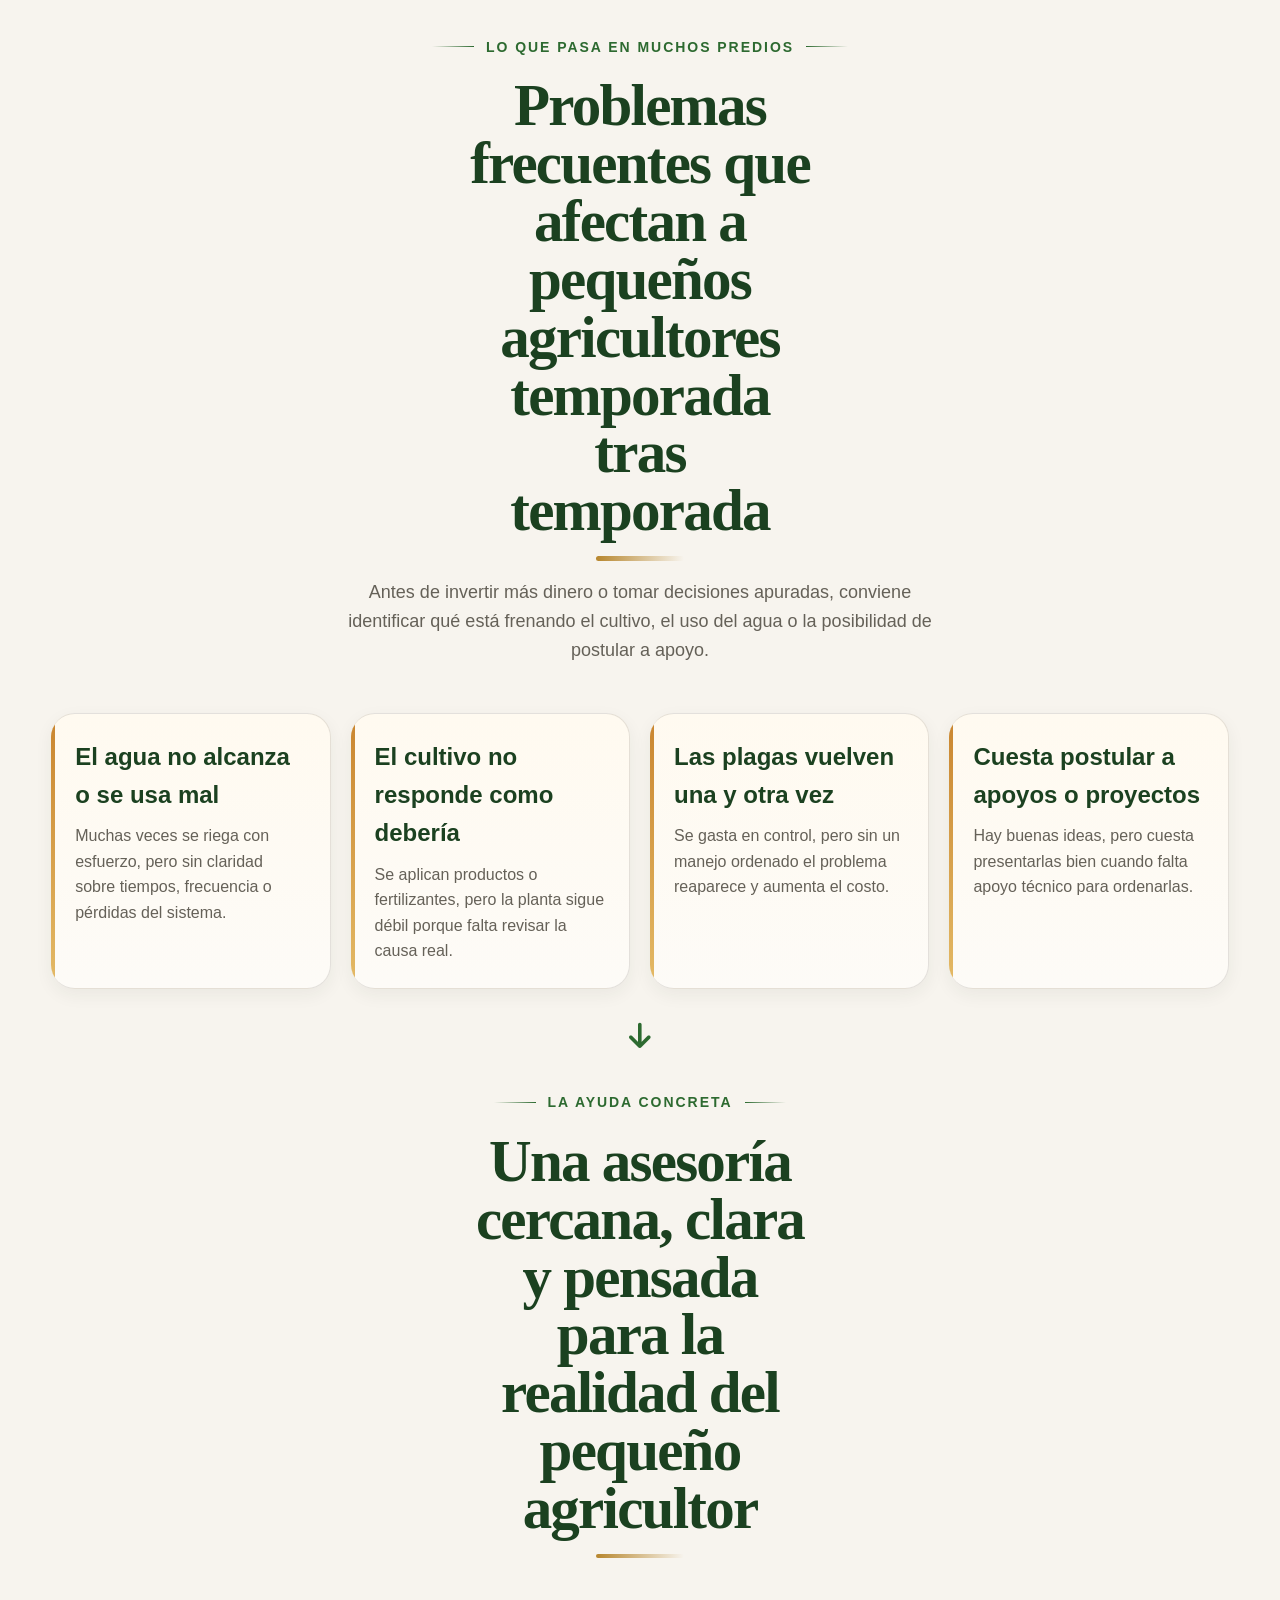
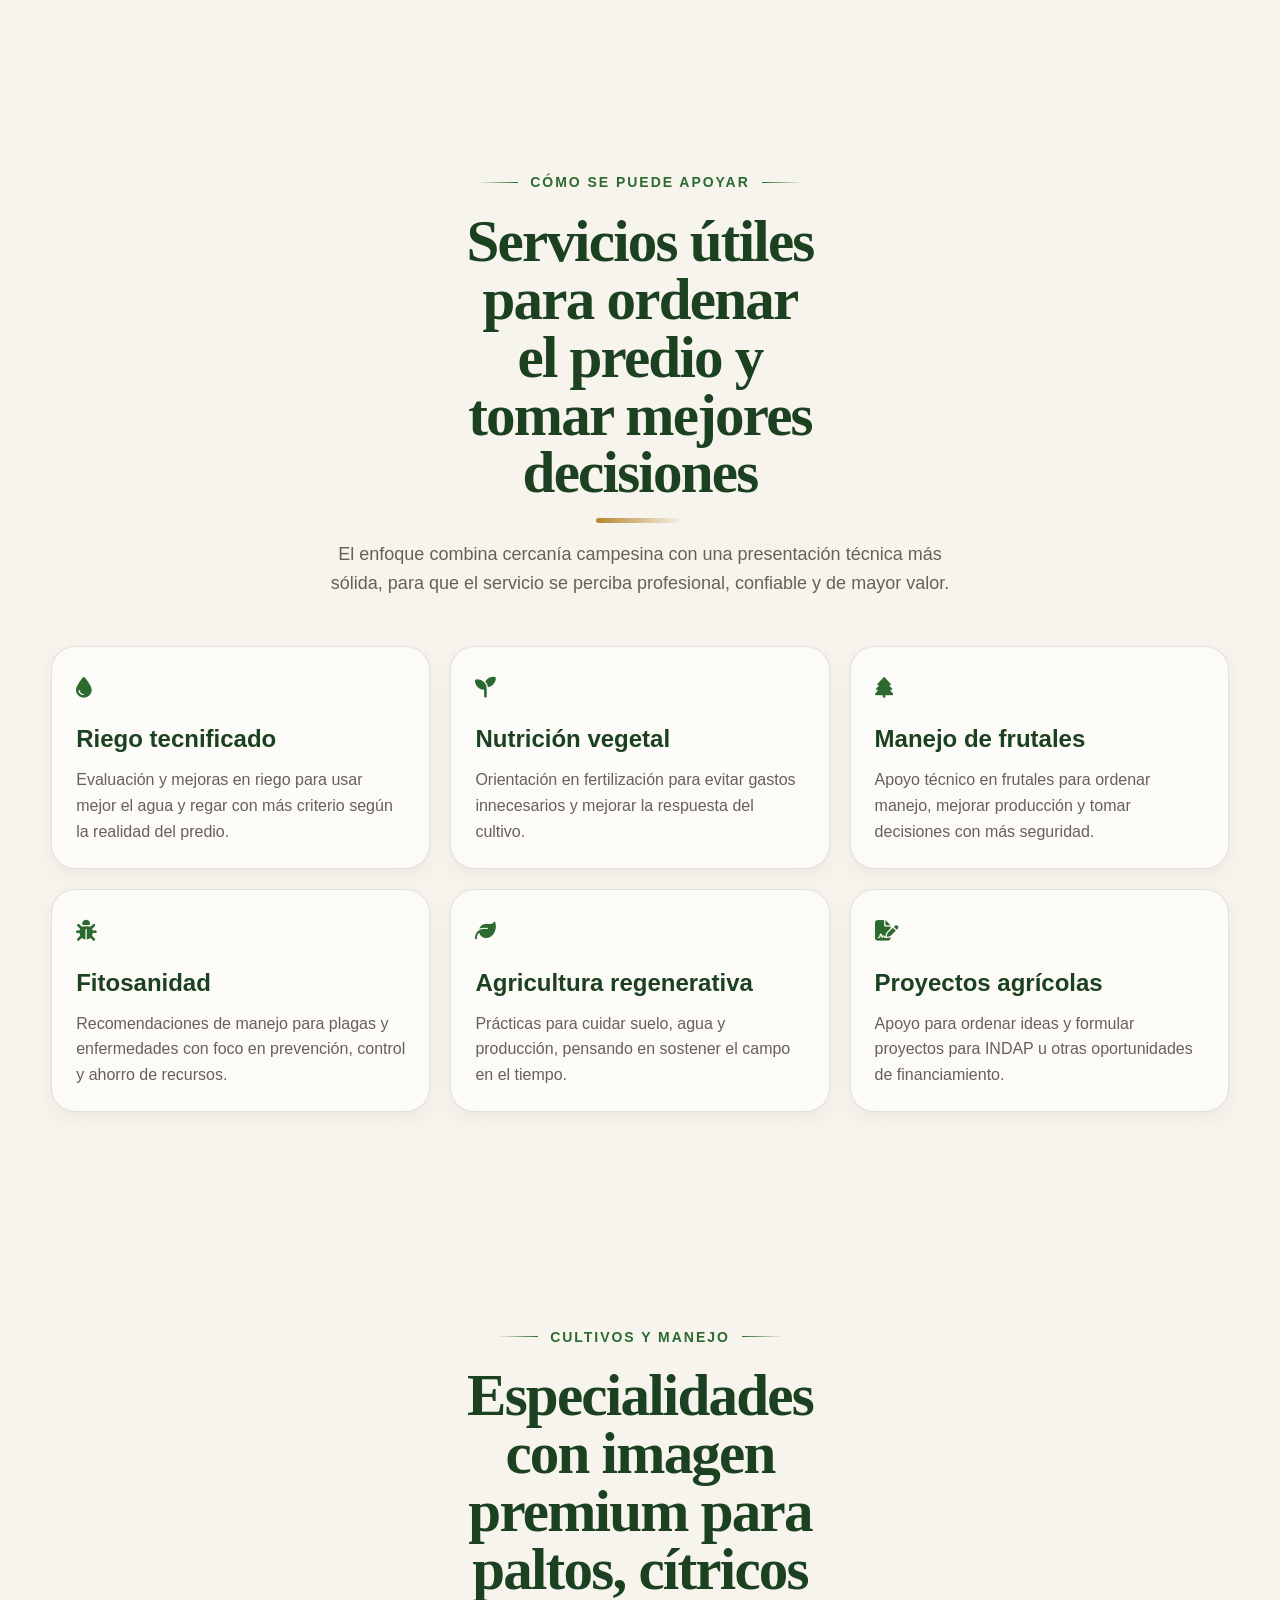
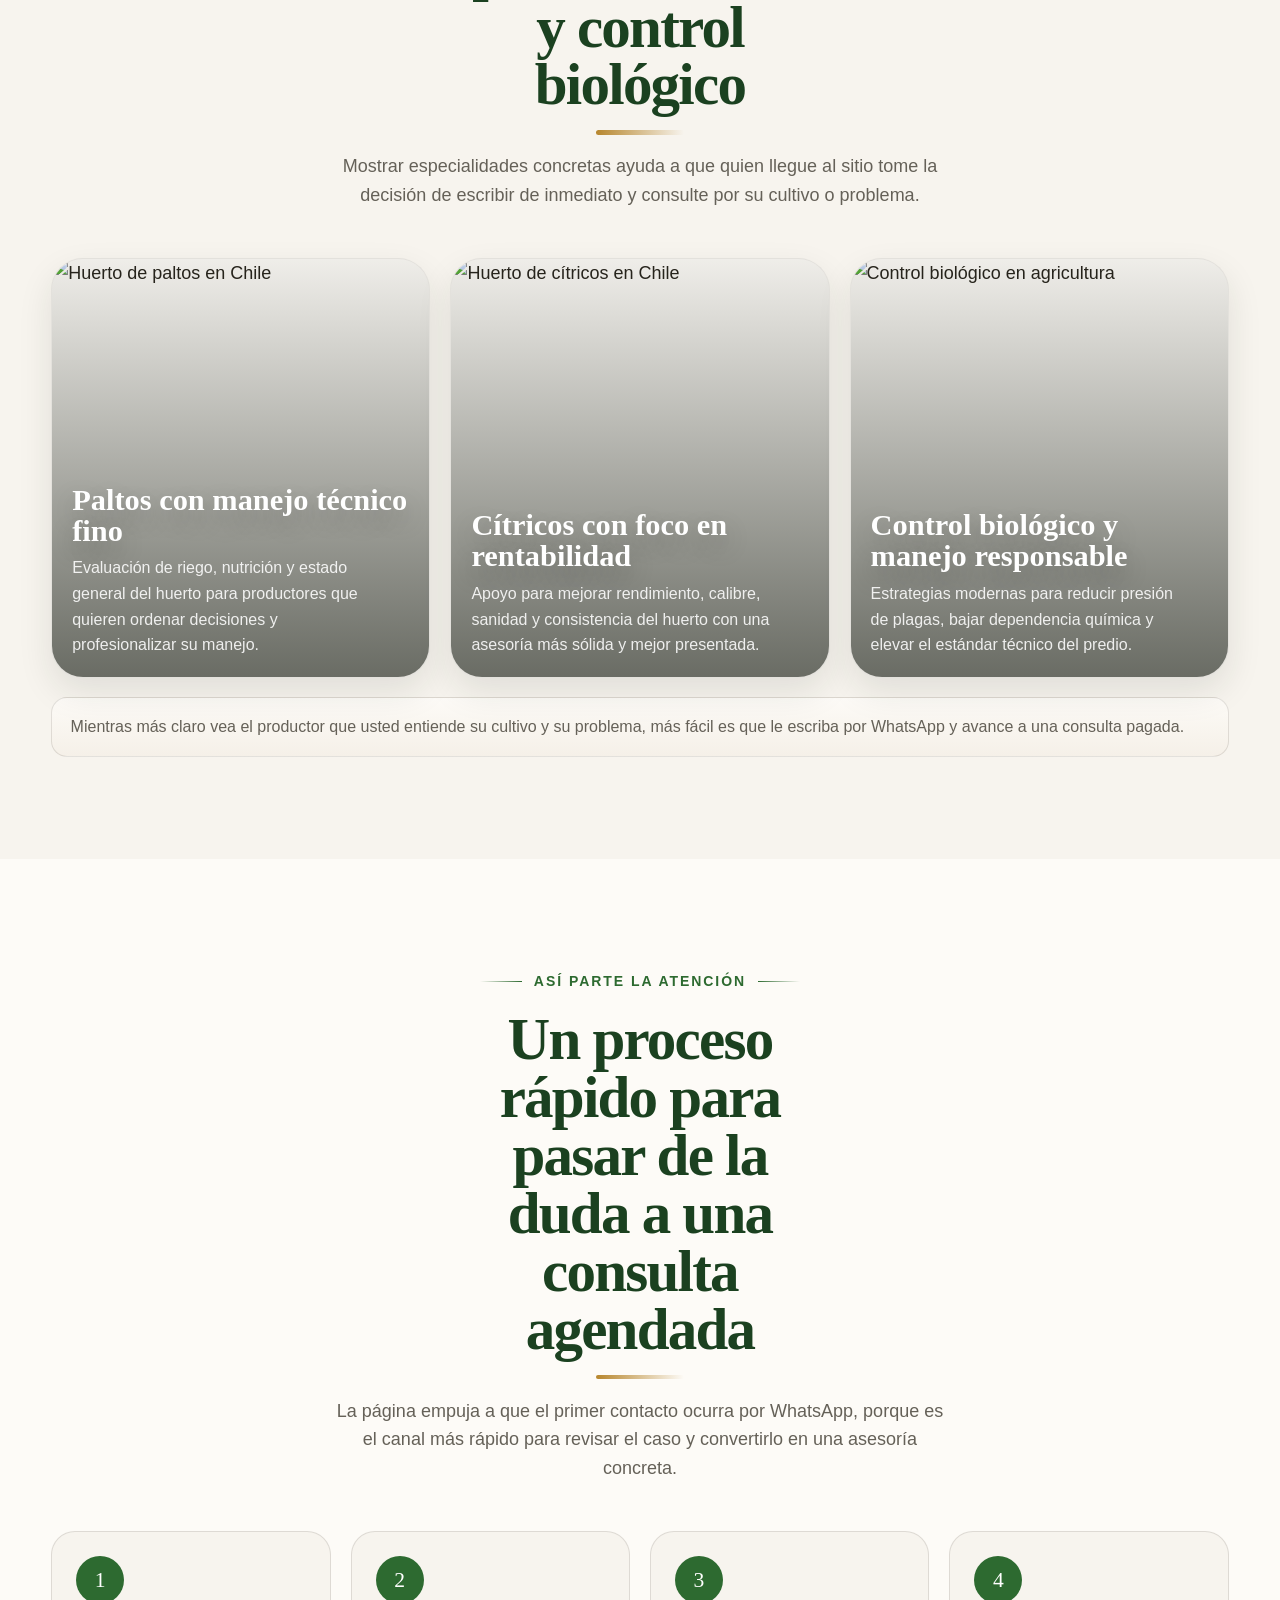
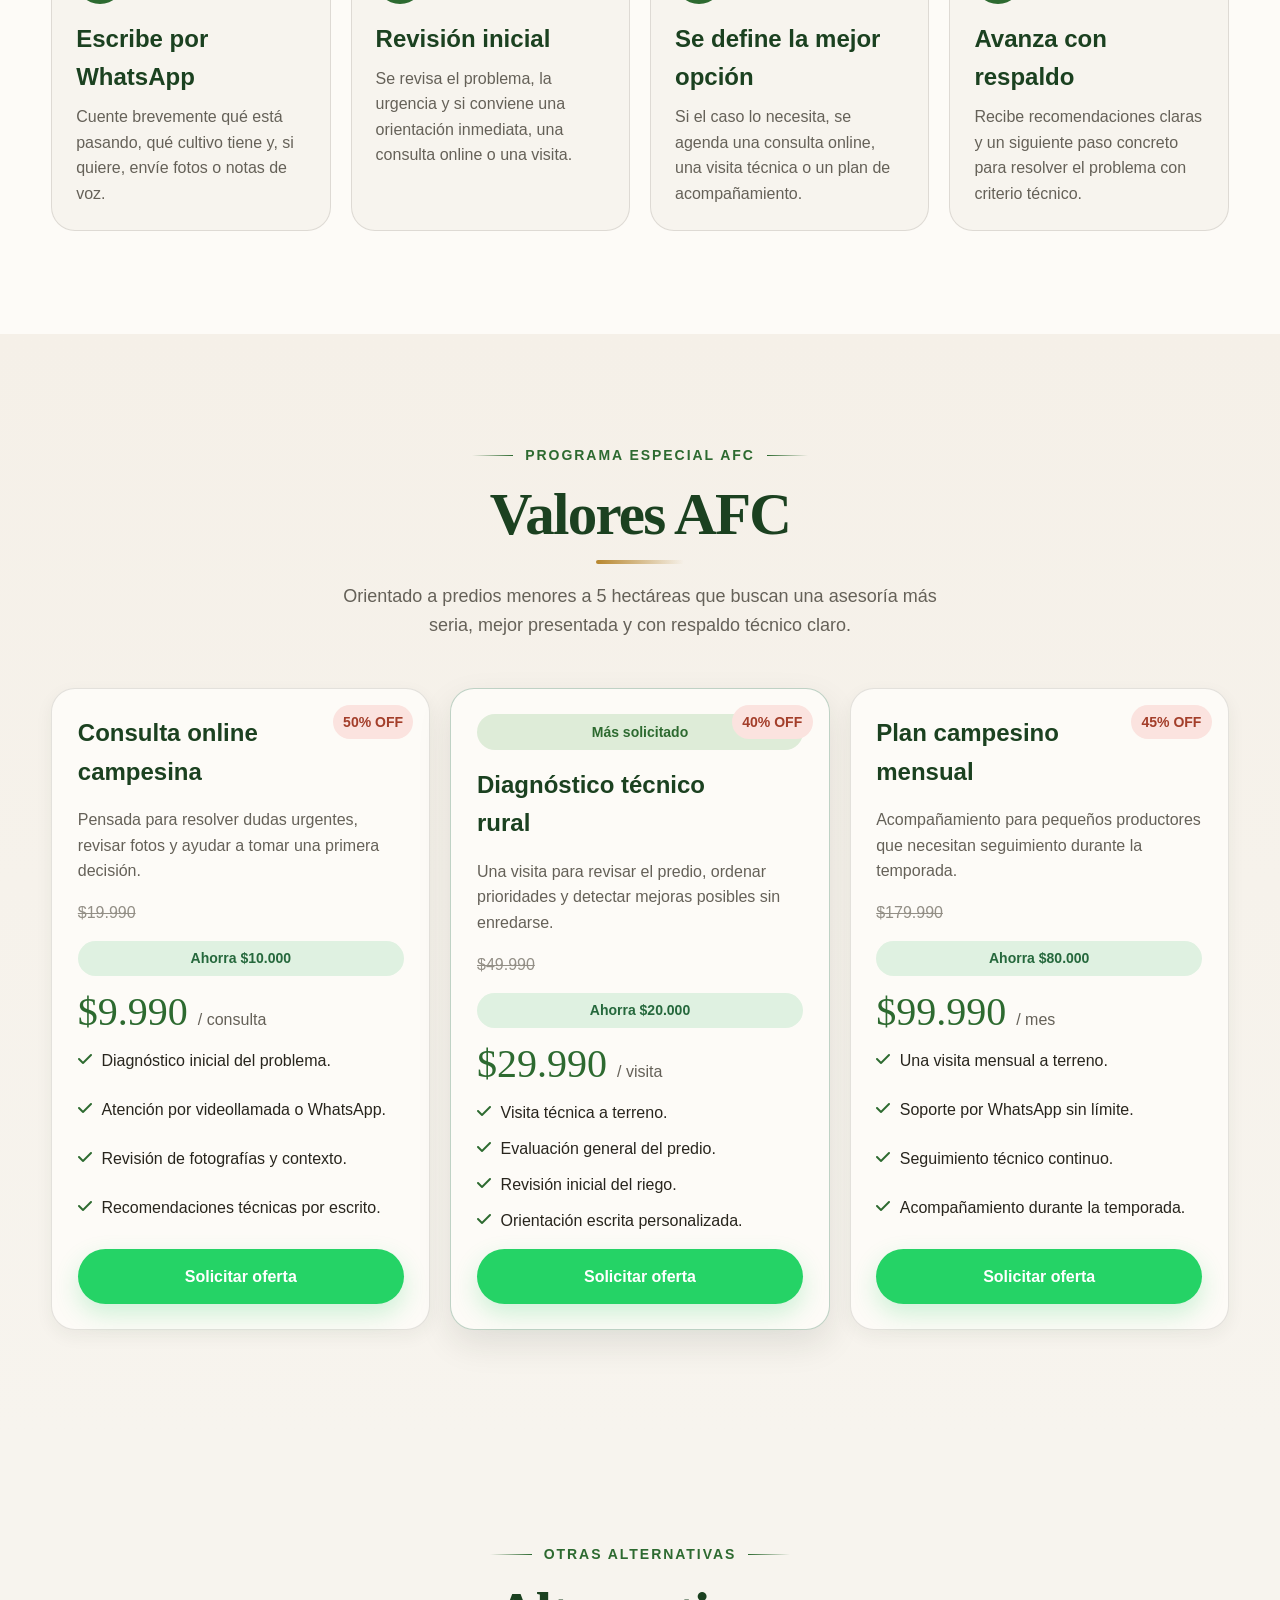
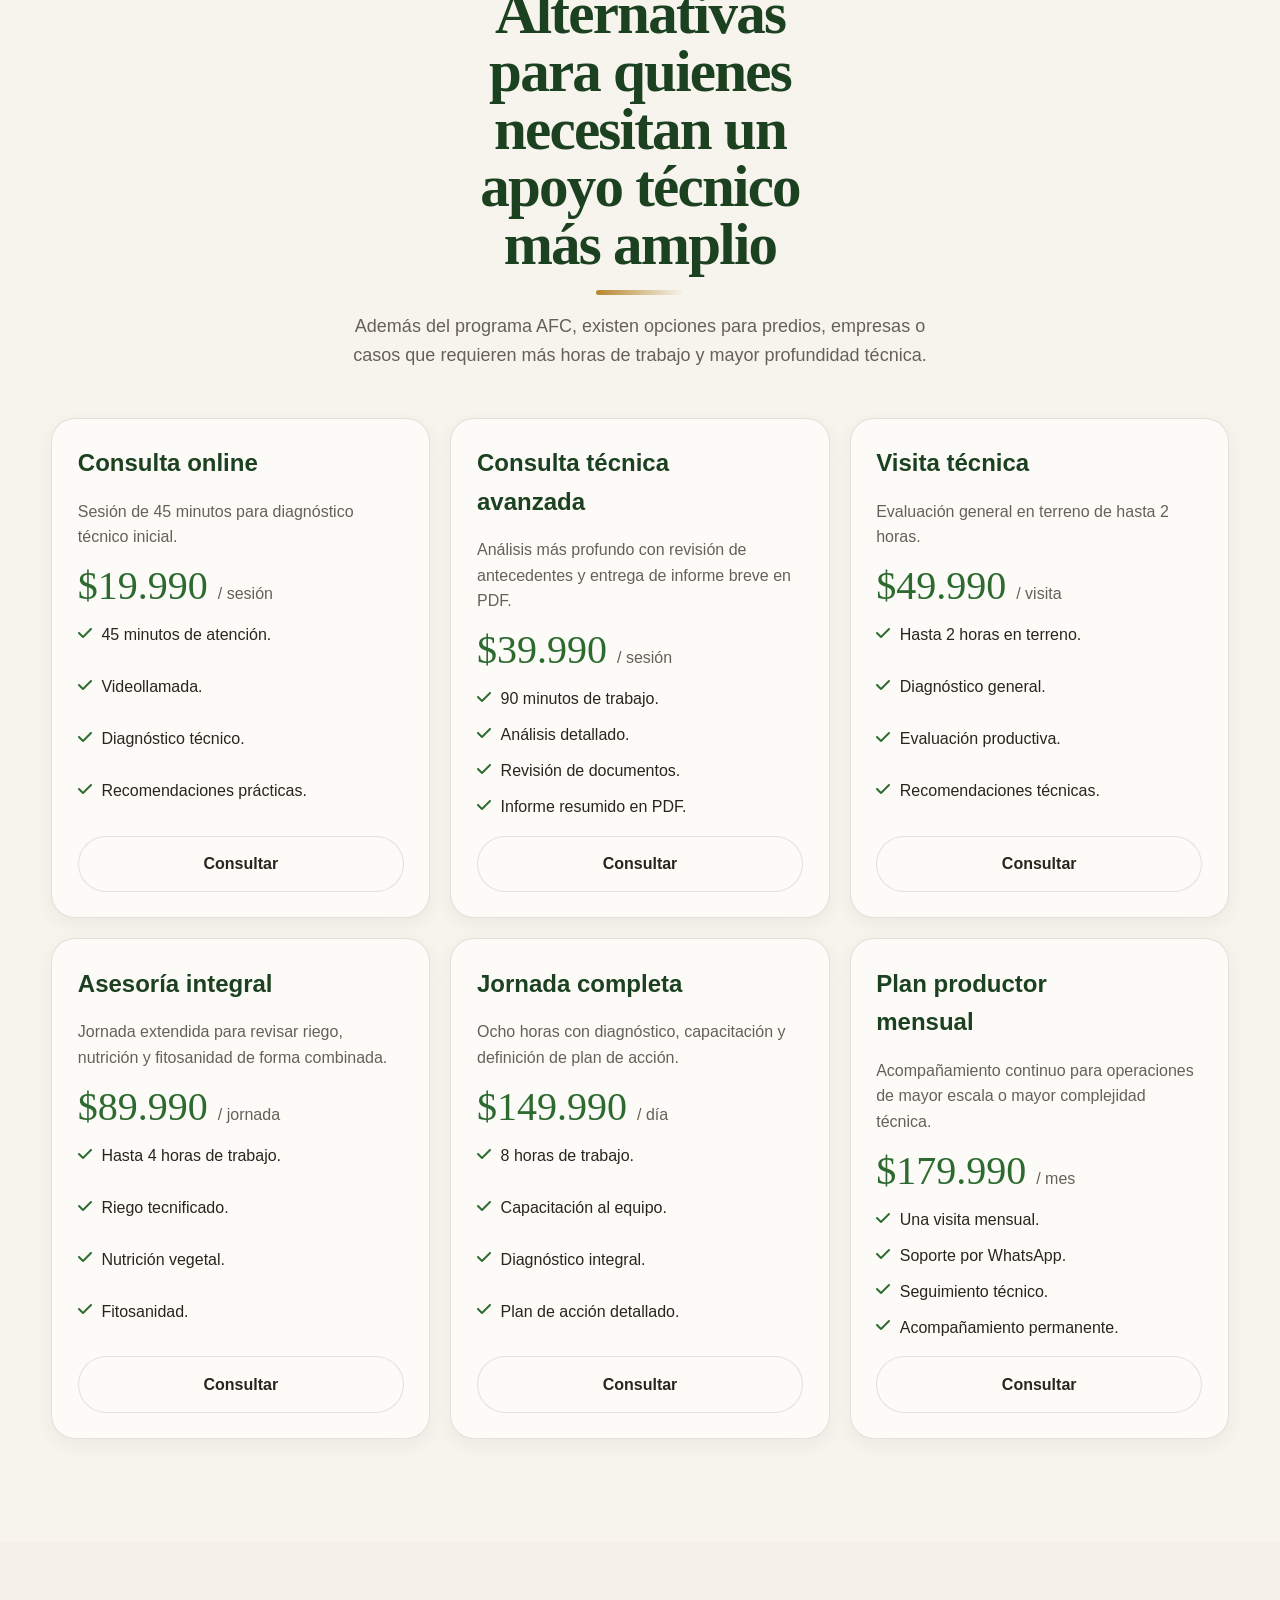
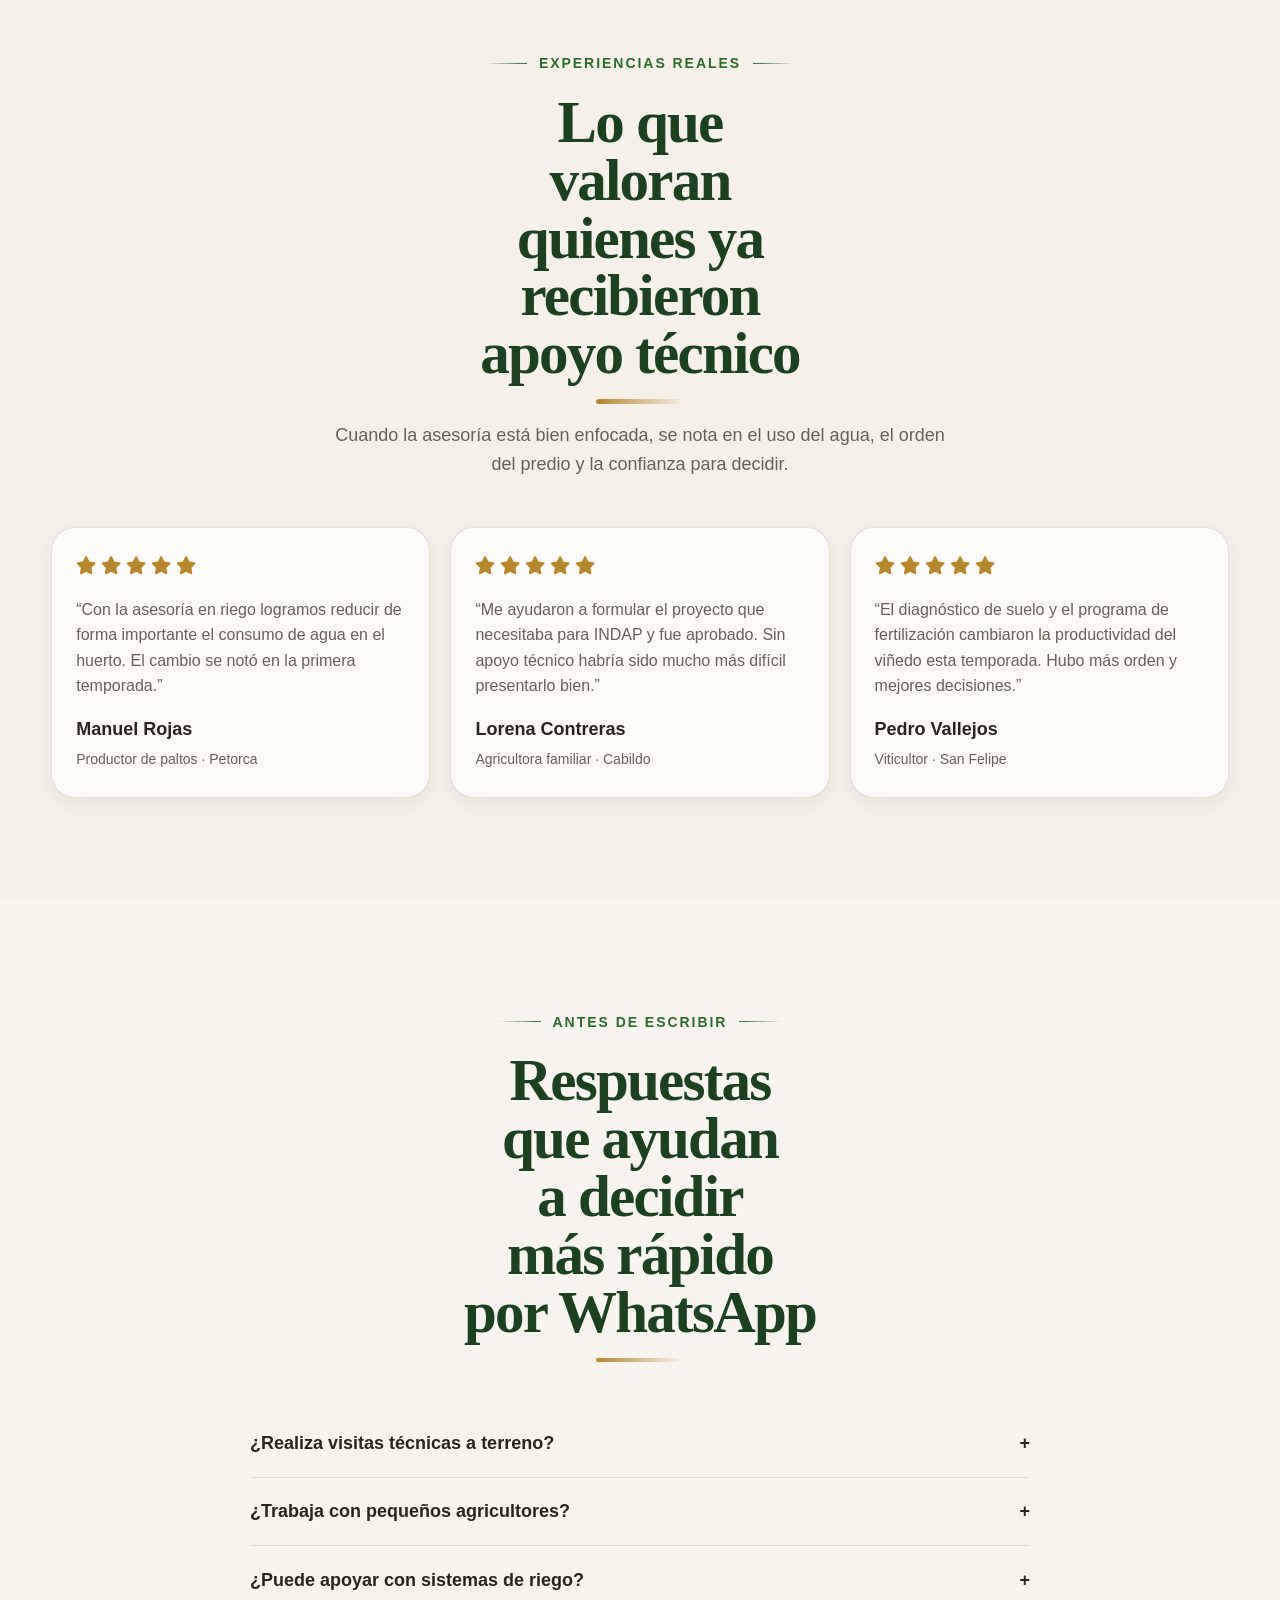
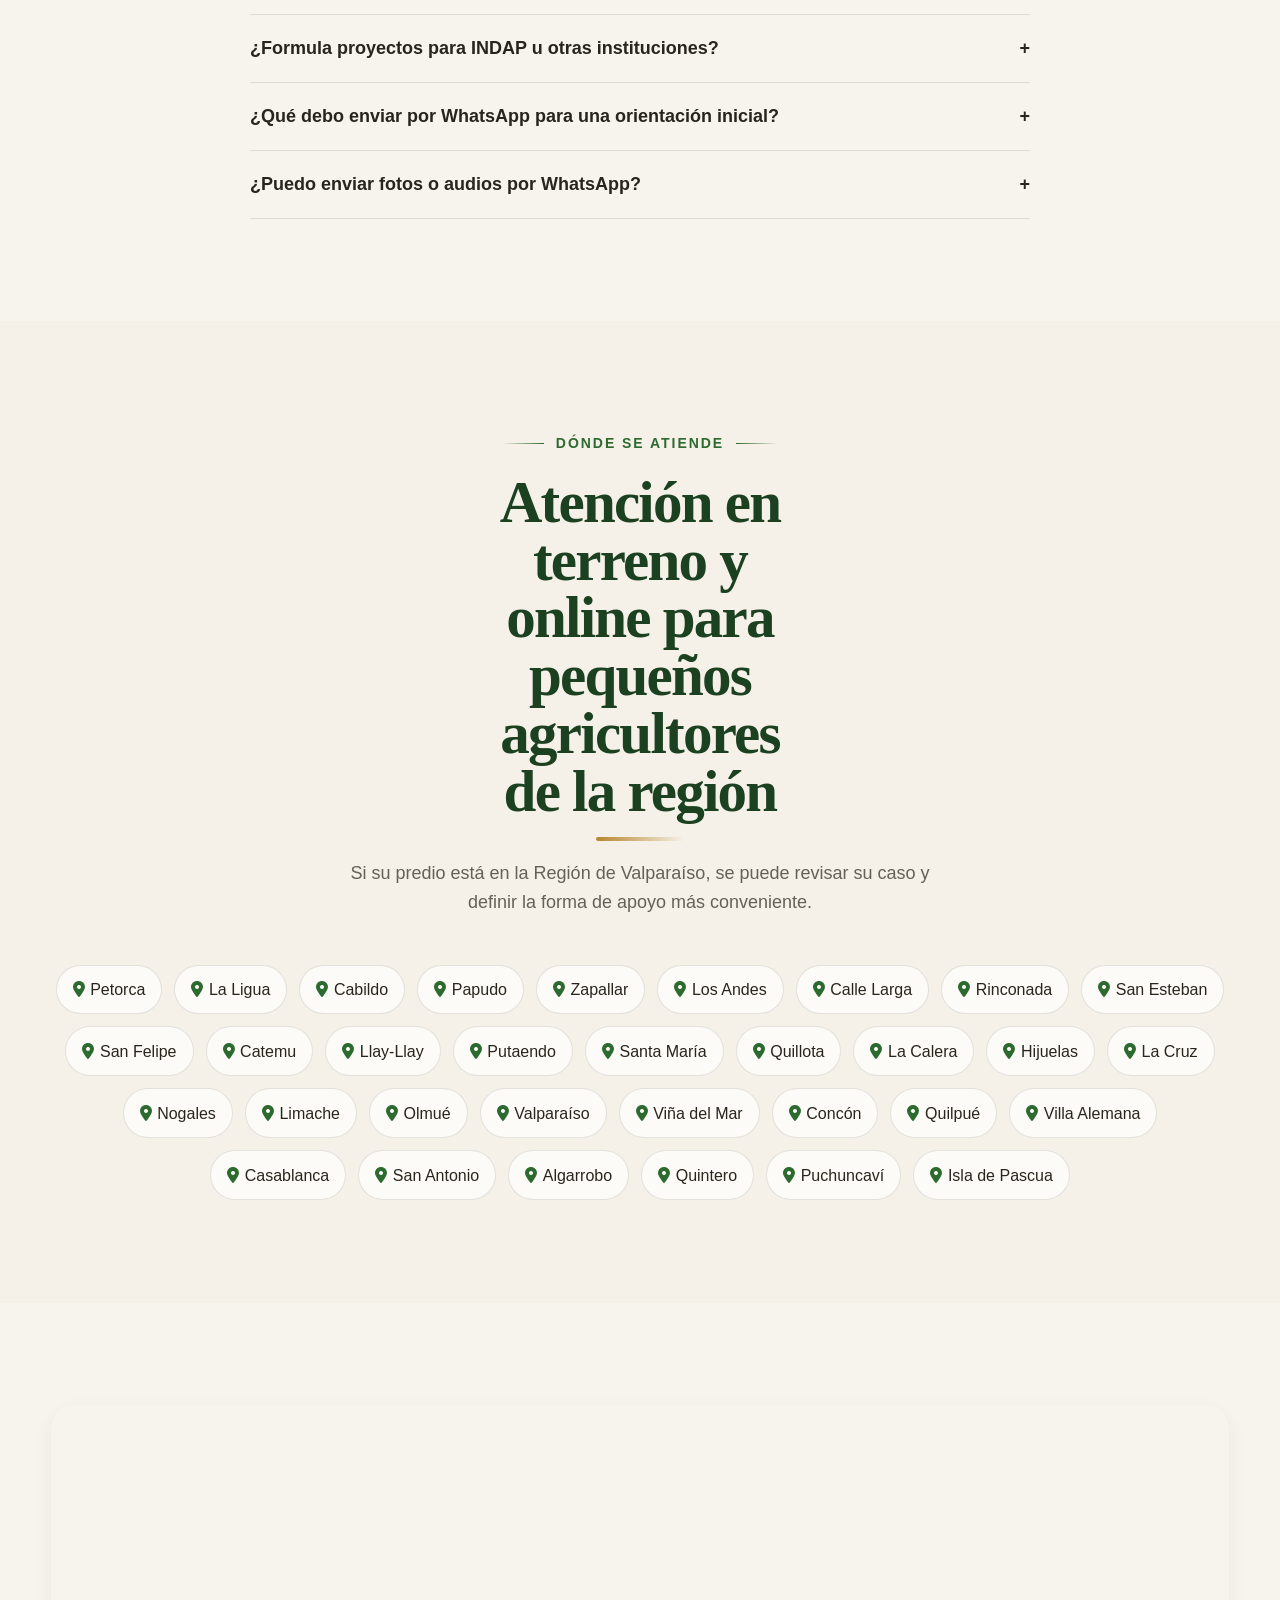
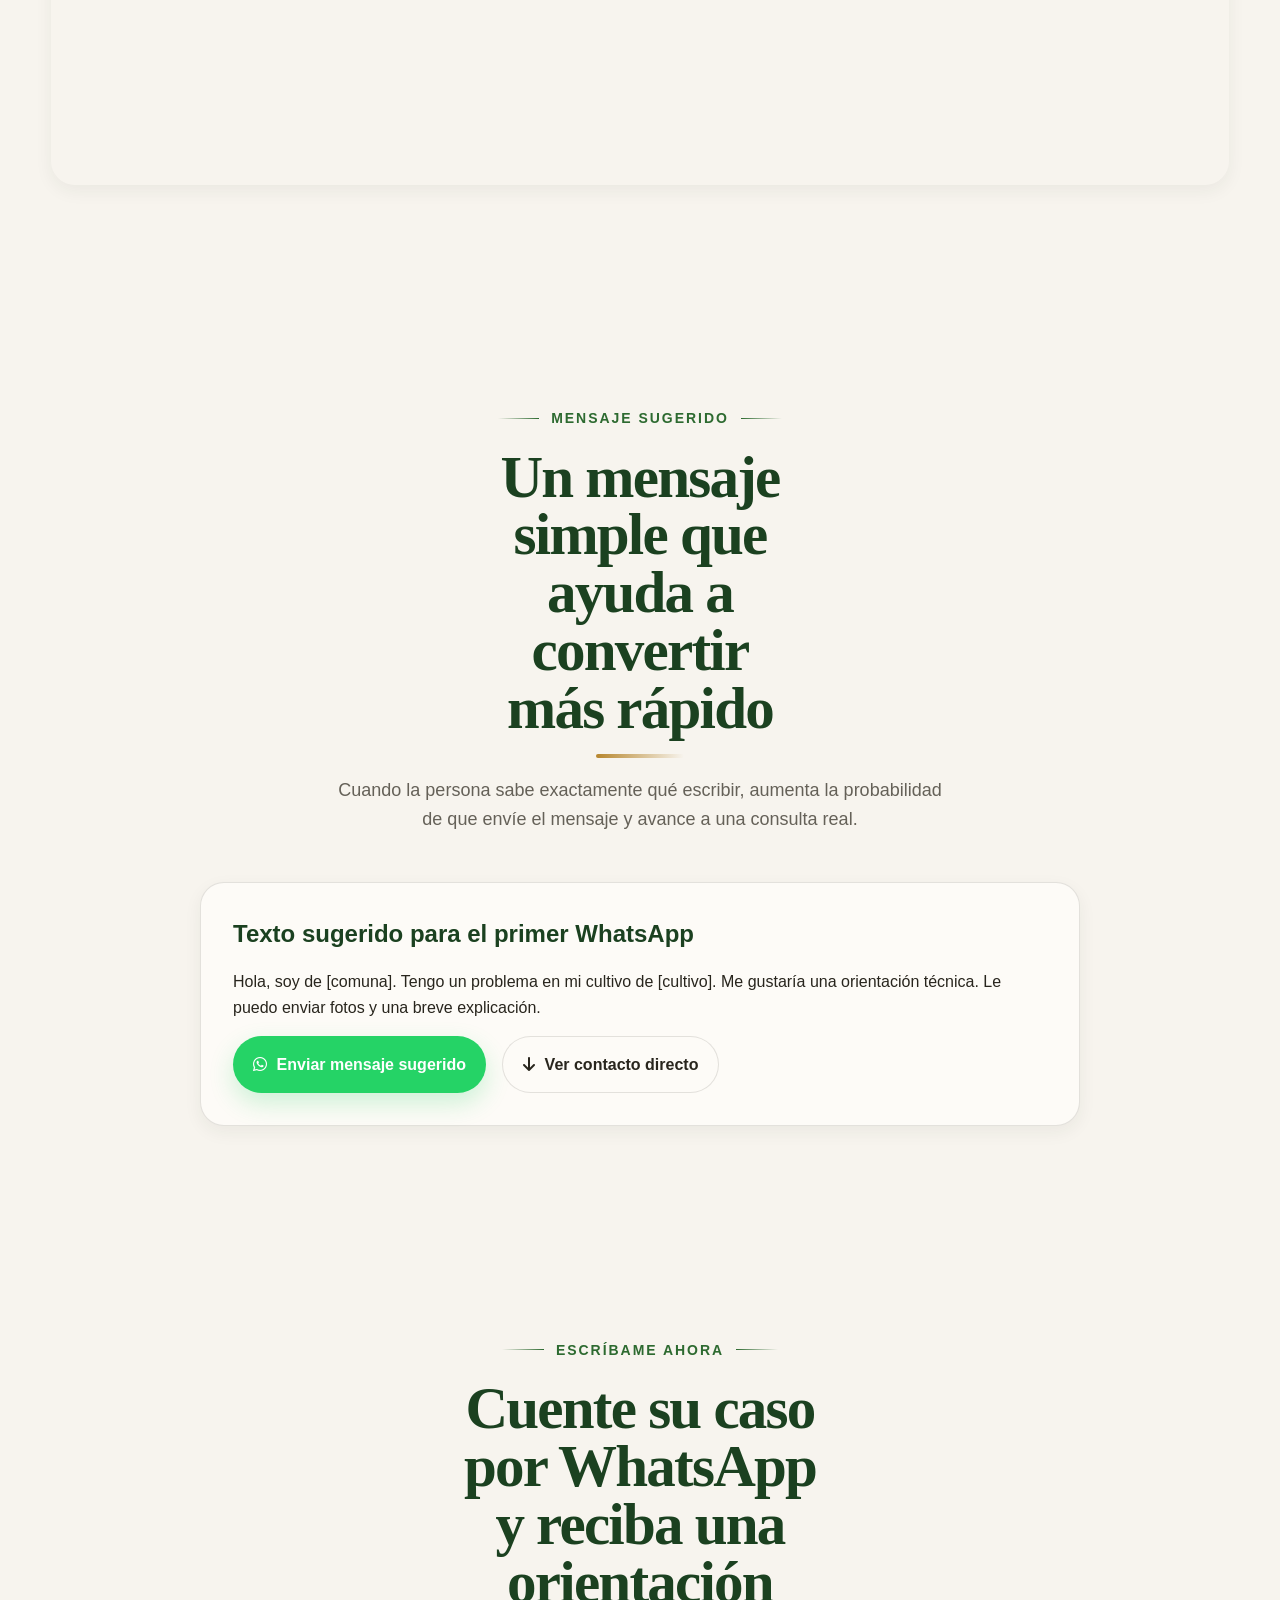
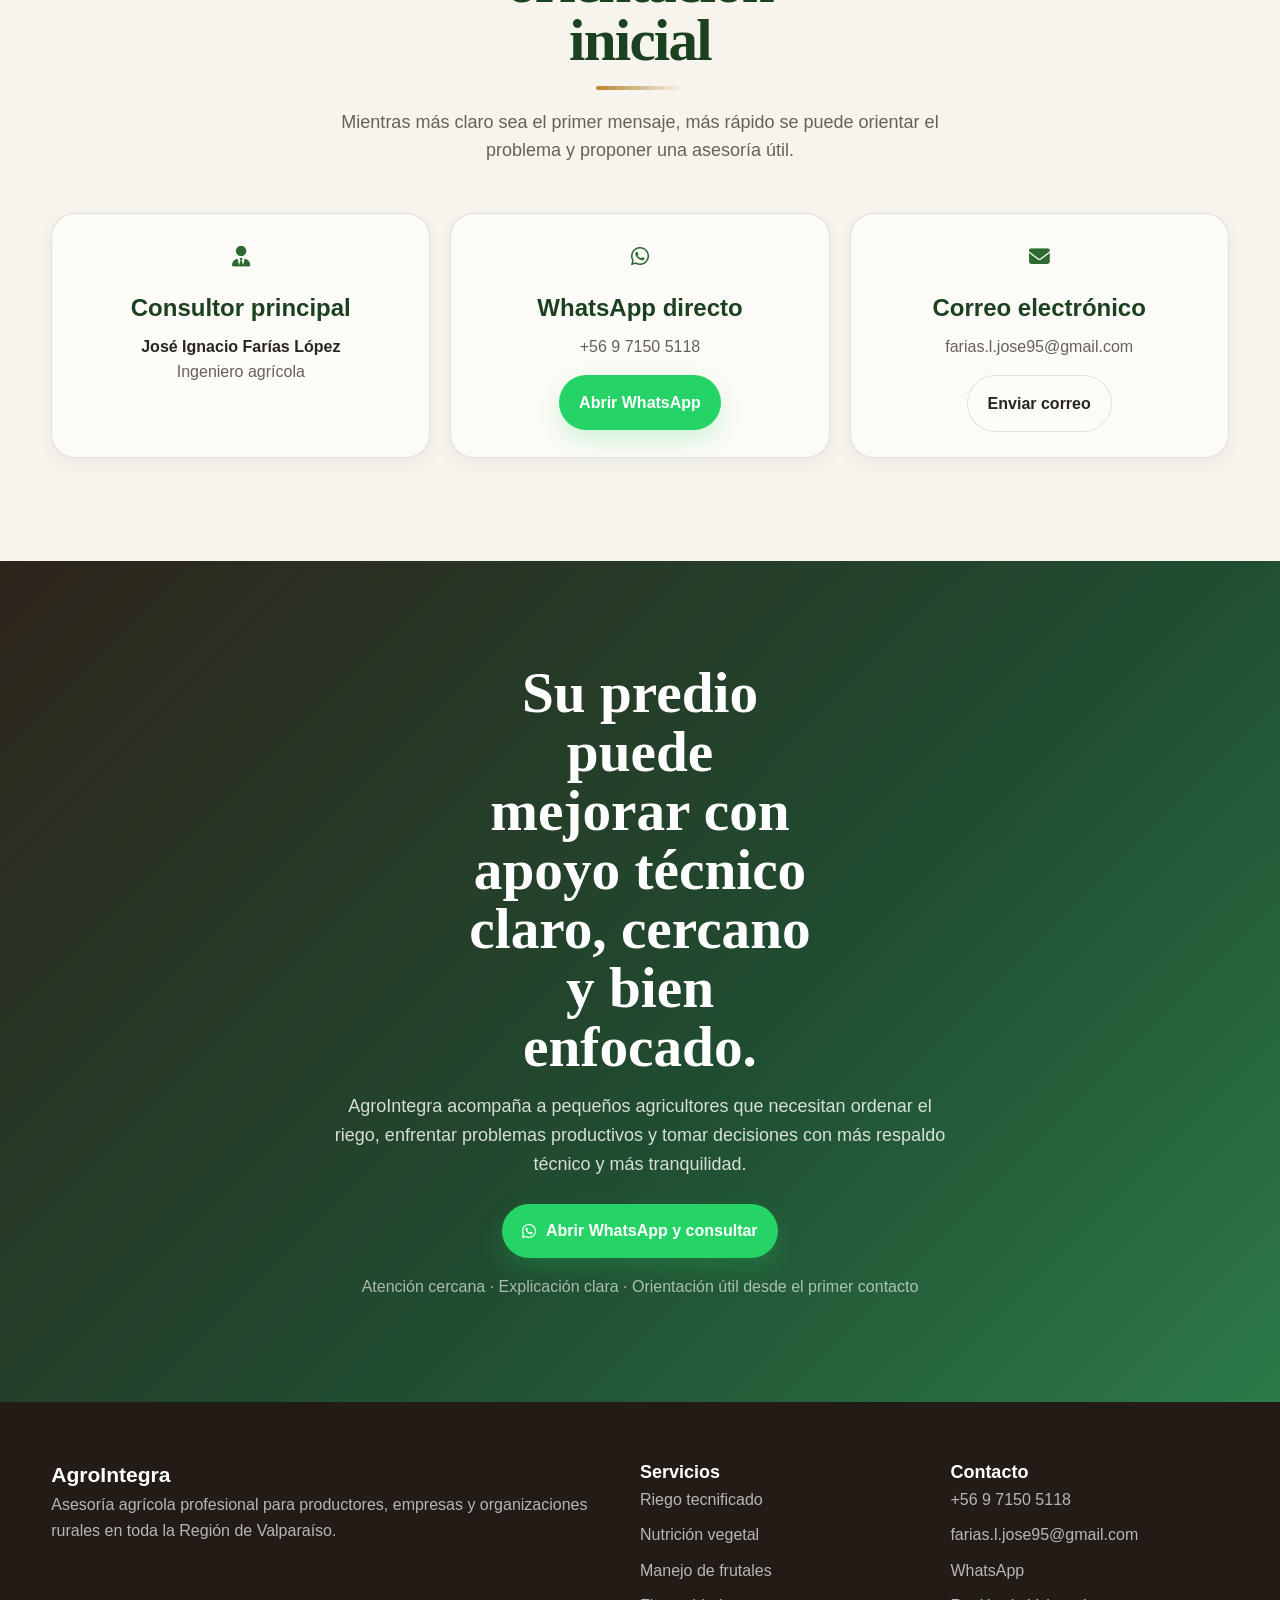
==== commit 096cef7a: "Update AGROINTEGRA.html" ====
--- a/AGROINTEGRA.html
+++ b/AGROINTEGRA.html
@@ -1,1553 +1,571 @@
 <!DOCTYPE html>
-<html lang="es">
+<html lang="es" data-theme="light">
 <head>
-<meta charset="UTF-8">
-<meta name="viewport" content="width=device-width, initial-scale=1.0">
-<title>AgroIntegra Consultores | Asesoría Agrícola Profesional – Región de Valparaíso</title>
-<meta name="description" content="Ingeniería agrícola profesional en toda la Región de Valparaíso. Riego tecnificado, nutrición vegetal, frutales y proyectos agrícolas. Consulta desde $9.990.">
-<meta name="keywords" content="asesoría agrícola, ingeniero agrícola, Petorca, La Ligua, Cabildo, riego tecnificado, fertilización, agricultura sostenible">
-<meta name="author" content="José Ignacio Farías López">
-<meta property="og:title" content="AgroIntegra Consultores – Asesoría Agrícola Profesional">
-<meta property="og:description" content="Soluciones agrícolas profesionales para productores y empresas en la Región de Valparaíso.">
-<meta property="og:type" content="website">
-
-<link rel="preconnect" href="https://fonts.googleapis.com">
-<link rel="preconnect" href="https://fonts.gstatic.com" crossorigin>
-<link href="https://fonts.googleapis.com/css2?family=Fraunces:ital,opsz,wght@0,9..144,400;0,9..144,600;0,9..144,700;1,9..144,400&family=Inter:wght@400;500;600&display=swap" rel="stylesheet">
-<link rel="stylesheet" href="https://cdnjs.cloudflare.com/ajax/libs/font-awesome/6.5.2/css/all.min.css">
-
-<style>
-/* ── TOKENS ── */
-:root {
-  --soil:   #3B2A1A;   /* tierra profunda – headings */
-  --field:  #2D6A30;   /* verde campo – primario */
-  --stem:   #4A8C3F;   /* verde tallo – secundario */
-  --wheat:  #E8B84B;   /* trigo – acento oro */
-  --sky:    #D7EAD4;   /* cielo verde pálido – fondos suaves */
-  --parch:  #FAF7F2;   /* pergamino – fondo página */
-  --wa:     #25D366;   /* WhatsApp */
-  --dark:   #1C1C1C;
-  --muted:  #6B7280;
-  --border: #E5E0D8;
-  --white:  #FFFFFF;
-  --radius-sm: 8px;
-  --radius-md: 14px;
-  --radius-lg: 22px;
-  --shadow-card: 0 2px 20px rgba(45,106,48,.10), 0 1px 4px rgba(0,0,0,.06);
-  --shadow-cta:  0 8px 32px rgba(45,106,48,.28);
-}
-
-*{ margin:0; padding:0; box-sizing:border-box; }
-html{ scroll-behavior:smooth; }
-
-body{
-  font-family:'Inter', sans-serif;
-  background: var(--parch);
-  color: var(--dark);
-  overflow-x: hidden;
-  line-height: 1.65;
-}
-
-h1,h2,h3,h4{
-  font-family:'Fraunces', serif;
-  line-height:1.2;
-}
-
-.container{ width: min(1160px, 92%); margin: auto; }
-
-/* ── URGENCY BANNER ── */
-.urgency-bar{
-  background: var(--soil);
-  color: var(--wheat);
-  text-align: center;
-  padding: 10px 16px;
-  font-size: .82rem;
-  font-weight: 600;
-  letter-spacing: .04em;
-  position: relative;
-  z-index: 1001;
-}
-.urgency-bar span{ color: #fff; }
-
-/* ── HEADER ── */
-header{
-  position: sticky;
-  top: 0;
-  background: rgba(250,247,242,.97);
-  backdrop-filter: blur(14px);
-  border-bottom: 1px solid var(--border);
-  z-index: 1000;
-}
-nav{
-  display: flex;
-  justify-content: space-between;
-  align-items: center;
-  padding: 16px 0;
-}
-.logo{
-  font-family: 'Fraunces', serif;
-  font-size: 1.45rem;
-  font-weight: 700;
-  color: var(--field);
-  letter-spacing: -.01em;
-}
-.logo span{ color: var(--wheat); }
-.menu{
-  display: flex;
-  gap: 28px;
-  align-items: center;
-}
-.menu a{
-  text-decoration: none;
-  font-size: .9rem;
-  font-weight: 500;
-  color: var(--dark);
-  transition: color .2s;
-}
-.menu a:hover{ color: var(--field); }
-
-.btn-nav{
-  background: var(--wa);
-  color: #fff !important;
-  padding: 10px 22px;
-  border-radius: 999px;
-  font-weight: 600 !important;
-  font-size: .88rem !important;
-  display: flex;
-  align-items: center;
-  gap: 7px;
-  transition: transform .2s, box-shadow .2s;
-}
-.btn-nav:hover{
-  transform: translateY(-2px);
-  box-shadow: 0 6px 18px rgba(37,211,102,.35);
-}
-
-/* ── HERO ── */
-.hero{
-  position: relative;
-  min-height: 92vh;
-  display: flex;
-  align-items: center;
-  overflow: hidden;
-  background: linear-gradient(160deg, #14371A 0%, #1E4D24 55%, #2D6A30 100%);
-}
-/* Textura de campo sutil */
-.hero::before{
-  content:'';
-  position: absolute;
-  inset: 0;
-  background: url('https://images.unsplash.com/photo-1500937386664-56d1dfef3854?q=80&w=1600') center/cover no-repeat;
-  opacity: .18;
-  pointer-events: none;
-}
-/* Degradado inferior que conecta con la sección siguiente */
-.hero::after{
-  content:'';
-  position: absolute;
-  bottom: 0; left: 0; right: 0;
-  height: 120px;
-  background: linear-gradient(transparent, var(--parch));
-  pointer-events: none;
-}
-
-.hero-inner{
-  position: relative;
-  z-index: 2;
-  padding: 110px 0 160px;
-  display: grid;
-  grid-template-columns: 1fr 380px;
-  gap: 60px;
-  align-items: center;
-}
-
-/* Eyebrow */
-.eyebrow{
-  display: inline-flex;
-  align-items: center;
-  gap: 8px;
-  background: rgba(255,255,255,.1);
-  border: 1px solid rgba(255,255,255,.2);
-  border-radius: 999px;
-  padding: 7px 16px;
-  font-size: .8rem;
-  font-weight: 600;
-  color: var(--wheat);
-  letter-spacing: .06em;
-  text-transform: uppercase;
-  margin-bottom: 24px;
-}
-.eyebrow-dot{
-  width:7px; height:7px;
-  background: var(--wa);
-  border-radius: 50%;
-  animation: blink 1.5s infinite;
-}
-@keyframes blink{ 0%,100%{opacity:1} 50%{opacity:.3} }
-
-.hero h1{
-  font-size: clamp(2.4rem, 5vw, 4rem);
-  font-weight: 700;
-  color: #fff;
-  margin-bottom: 22px;
-}
-.hero h1 em{
-  font-style: italic;
-  color: var(--wheat);
-}
-.hero-sub{
-  font-size: 1.1rem;
-  color: rgba(255,255,255,.82);
-  max-width: 560px;
-  margin-bottom: 36px;
-}
-
-/* Microcopy de confianza bajo los CTA */
-.trust-line{
-  display: flex;
-  gap: 20px;
-  margin-top: 18px;
-  flex-wrap: wrap;
-}
-.trust-item{
-  display: flex;
-  align-items: center;
-  gap: 7px;
-  font-size: .8rem;
-  color: rgba(255,255,255,.7);
-}
-.trust-item i{ color: var(--wheat); font-size: .9rem; }
-
-/* Hero CTA group */
-.cta-group{ display:flex; gap:12px; flex-wrap:wrap; }
-
-.btn{
-  display: inline-flex;
-  align-items: center;
-  gap: 8px;
-  padding: 15px 26px;
-  border-radius: 999px;
-  text-decoration: none;
-  font-weight: 600;
-  font-size: .95rem;
-  transition: transform .2s, box-shadow .2s;
-}
-.btn:hover{ transform: translateY(-3px); }
-
-.btn-wa-primary{
-  background: var(--wa);
-  color: #fff;
-  box-shadow: 0 6px 22px rgba(37,211,102,.4);
-}
-.btn-wa-primary:hover{ box-shadow: 0 10px 30px rgba(37,211,102,.5); }
-
-.btn-outline{
-  background: rgba(255,255,255,.1);
-  border: 1.5px solid rgba(255,255,255,.4);
-  color: #fff;
-}
-.btn-outline:hover{ background: rgba(255,255,255,.18); }
-
-/* Hero card – prueba social / propuesta de valor rápida */
-.hero-card{
-  background: rgba(255,255,255,.1);
-  backdrop-filter: blur(16px);
-  border: 1px solid rgba(255,255,255,.2);
-  border-radius: var(--radius-lg);
-  padding: 32px 28px;
-  color: #fff;
-}
-.hero-card-title{
-  font-family: 'Fraunces', serif;
-  font-size: 1rem;
-  font-weight: 600;
-  color: var(--wheat);
-  margin-bottom: 22px;
-  text-transform: uppercase;
-  letter-spacing: .08em;
-  font-size: .78rem;
-}
-.metric-row{
-  display: grid;
-  grid-template-columns: 1fr 1fr;
-  gap: 16px;
-  margin-bottom: 22px;
-}
-.metric{
-  background: rgba(255,255,255,.08);
-  border-radius: var(--radius-sm);
-  padding: 16px;
-  text-align: center;
-}
-.metric-num{
-  font-family:'Fraunces',serif;
-  font-size: 2rem;
-  font-weight: 700;
-  color: var(--wheat);
-  display: block;
-}
-.metric-label{
-  font-size: .75rem;
-  color: rgba(255,255,255,.7);
-  margin-top: 2px;
-  display: block;
-}
-.guarantee-box{
-  background: rgba(37,211,102,.15);
-  border: 1px solid rgba(37,211,102,.3);
-  border-radius: var(--radius-sm);
-  padding: 14px 16px;
-  font-size: .85rem;
-  color: rgba(255,255,255,.9);
-  display: flex;
-  gap: 10px;
-  align-items: flex-start;
-}
-.guarantee-box i{ color: var(--wa); margin-top: 2px; flex-shrink: 0; }
-
-/* ── SOCIAL PROOF STRIP ── */
-.proof-strip{
-  background: var(--white);
-  border-bottom: 1px solid var(--border);
-  padding: 26px 0;
-}
-.proof-inner{
-  display: flex;
-  align-items: center;
-  justify-content: center;
-  gap: 48px;
-  flex-wrap: wrap;
-}
-.proof-item{
-  display: flex;
-  align-items: center;
-  gap: 10px;
-  font-size: .88rem;
-  color: var(--muted);
-  font-weight: 500;
-}
-.proof-item i{ color: var(--field); font-size: 1.1rem; }
-.proof-divider{
-  width: 1px;
-  height: 28px;
-  background: var(--border);
-}
-
-/* ── SECTIONS ── */
-section{ padding: 90px 0; }
-
-.section-kicker{
-  font-size: .75rem;
-  font-weight: 600;
-  letter-spacing: .1em;
-  text-transform: uppercase;
-  color: var(--field);
-  margin-bottom: 10px;
-}
-.section-title{
-  font-family:'Fraunces',serif;
-  font-size: clamp(1.8rem, 3.5vw, 2.8rem);
-  font-weight: 700;
-  color: var(--soil);
-  margin-bottom: 14px;
-}
-.section-sub{
-  color: var(--muted);
-  max-width: 620px;
-  font-size: 1rem;
-  margin-bottom: 50px;
-}
-.text-center{ text-align: center; }
-.text-center .section-sub{ margin-left: auto; margin-right: auto; }
-
-/* ── CARDS ── */
-.grid-3{ display:grid; grid-template-columns: repeat(auto-fit,minmax(290px,1fr)); gap:24px; }
-.grid-2{ display:grid; grid-template-columns: repeat(auto-fit,minmax(320px,1fr)); gap:24px; }
-
-.card{
-  background: var(--white);
-  border: 1px solid var(--border);
-  border-radius: var(--radius-md);
-  padding: 28px;
-  box-shadow: var(--shadow-card);
-  transition: transform .25s, box-shadow .25s;
-}
-.card:hover{
-  transform: translateY(-5px);
-  box-shadow: 0 12px 36px rgba(45,106,48,.14);
-}
-.card-icon{
-  width: 48px; height: 48px;
-  background: var(--sky);
-  border-radius: var(--radius-sm);
-  display: flex;
-  align-items: center;
-  justify-content: center;
-  font-size: 1.3rem;
-  color: var(--field);
-  margin-bottom: 16px;
-}
-.card h3{
-  font-size: 1.05rem;
-  color: var(--soil);
-  margin-bottom: 8px;
-}
-.card p{ font-size: .9rem; color: var(--muted); }
-
-/* ── PRICING / OFERTAS ── */
-.pricing-section{ background: var(--sky); }
-
-.pricing-grid{
-  display: grid;
-  grid-template-columns: repeat(auto-fit, minmax(270px,1fr));
-  gap: 22px;
-}
-
-.price-card{
-  background: var(--white);
-  border: 1.5px solid var(--border);
-  border-radius: var(--radius-lg);
-  padding: 30px;
-  position: relative;
-  transition: transform .25s, box-shadow .25s;
-  display: flex;
-  flex-direction: column;
-}
-.price-card:hover{
-  transform: translateY(-5px);
-  box-shadow: 0 14px 38px rgba(45,106,48,.15);
-}
-.price-card.featured{
-  border-color: var(--field);
-  border-width: 2px;
-}
-
-.popular-badge{
-  position: absolute;
-  top: -13px;
-  left: 50%;
-  transform: translateX(-50%);
-  background: var(--field);
-  color: #fff;
-  font-size: .72rem;
-  font-weight: 700;
-  letter-spacing: .08em;
-  text-transform: uppercase;
-  padding: 5px 16px;
-  border-radius: 999px;
-  white-space: nowrap;
-}
-
-.offer-tag{
-  position: absolute;
-  top: 14px;
-  right: 14px;
-  background: #FEE2E2;
-  color: #B91C1C;
-  font-size: .7rem;
-  font-weight: 700;
-  padding: 4px 10px;
-  border-radius: 999px;
-  letter-spacing: .04em;
-}
-
-.price-name{
-  font-family:'Fraunces',serif;
-  font-size: 1.1rem;
-  color: var(--soil);
-  margin-bottom: 6px;
-}
-.price-desc{
-  font-size: .84rem;
-  color: var(--muted);
-  margin-bottom: 18px;
-  min-height: 38px;
-}
-.price-anchor{
-  font-size: .85rem;
-  color: var(--muted);
-  text-decoration: line-through;
-  margin-bottom: 2px;
-}
-.price-main{
-  font-family:'Fraunces',serif;
-  font-size: 2.2rem;
-  font-weight: 700;
-  color: var(--field);
-  margin-bottom: 18px;
-}
-.price-main span{ font-size: 1rem; font-weight: 400; color: var(--muted); }
-
-.price-features{
-  list-style: none;
-  margin-bottom: 26px;
-  flex:1;
-}
-.price-features li{
-  display: flex;
-  align-items: flex-start;
-  gap: 9px;
-  font-size: .88rem;
-  color: var(--dark);
-  padding: 5px 0;
-  border-bottom: 1px solid var(--border);
-}
-.price-features li:last-child{ border-bottom: none; }
-.price-features li i{ color: var(--field); margin-top: 2px; font-size: .9rem; flex-shrink:0; }
-
-.btn-price{
-  display: block;
-  text-align: center;
-  padding: 14px;
-  border-radius: 999px;
-  font-weight: 600;
-  font-size: .9rem;
-  text-decoration: none;
-  transition: transform .2s, box-shadow .2s;
-}
-.btn-price-wa{
-  background: var(--wa);
-  color: #fff;
-}
-.btn-price-wa:hover{
-  transform: translateY(-2px);
-  box-shadow: 0 6px 20px rgba(37,211,102,.38);
-}
-.btn-price-outline{
-  border: 1.5px solid var(--field);
-  color: var(--field);
-  background: transparent;
-}
-.btn-price-outline:hover{
-  background: var(--sky);
-}
-
-/* Savings highlight */
-.savings-pill{
-  display: inline-block;
-  background: #DCFCE7;
-  color: #166534;
-  font-size: .7rem;
-  font-weight: 700;
-  padding: 3px 10px;
-  border-radius: 999px;
-  margin-bottom: 14px;
-}
-
-/* ── PROCESO (How it works) ── */
-.process-section{ background: var(--white); }
-
-.steps{
-  display: grid;
-  grid-template-columns: repeat(auto-fit,minmax(210px,1fr));
-  gap: 0;
-  position: relative;
-}
-.steps::before{
-  content:'';
-  position: absolute;
-  top: 30px;
-  left: 12%;
-  right: 12%;
-  height: 2px;
-  background: var(--border);
-  z-index: 0;
-}
-.step{
-  text-align: center;
-  padding: 0 20px;
-  position: relative;
-  z-index: 1;
-}
-.step-num{
-  width: 60px; height: 60px;
-  border-radius: 50%;
-  background: var(--field);
-  color: #fff;
-  font-family:'Fraunces',serif;
-  font-size: 1.4rem;
-  font-weight: 700;
-  display: flex;
-  align-items: center;
-  justify-content: center;
-  margin: 0 auto 18px;
-  box-shadow: 0 4px 16px rgba(45,106,48,.3);
-}
-.step h4{
-  font-size: 1rem;
-  color: var(--soil);
-  margin-bottom: 6px;
-}
-.step p{
-  font-size: .85rem;
-  color: var(--muted);
-}
-
-/* ── TESTIMONIALS ── */
-.testimonials-section{ background: var(--parch); }
-
-.testimonial-card{
-  background: var(--white);
-  border: 1px solid var(--border);
-  border-radius: var(--radius-md);
-  padding: 28px;
-  box-shadow: var(--shadow-card);
-}
-.stars{ color: var(--wheat); font-size: 1rem; margin-bottom: 12px; }
-.testimonial-text{
-  font-size: .95rem;
-  color: var(--dark);
-  line-height: 1.7;
-  margin-bottom: 18px;
-  font-style: italic;
-}
-.testimonial-author{
-  display: flex;
-  align-items: center;
-  gap: 12px;
-}
-.author-avatar{
-  width: 42px; height: 42px;
-  border-radius: 50%;
-  background: var(--sky);
-  display: flex;
-  align-items: center;
-  justify-content: center;
-  font-family:'Fraunces',serif;
-  font-size: 1rem;
-  font-weight: 700;
-  color: var(--field);
-  flex-shrink: 0;
-}
-.author-name{
-  font-size: .88rem;
-  font-weight: 600;
-  color: var(--soil);
-}
-.author-role{
-  font-size: .78rem;
-  color: var(--muted);
-}
-
-/* ── PROBLEMAS / DOLORES (Empatía) ── */
-.pain-section{ background: var(--white); }
-.pain-grid{
-  display: grid;
-  grid-template-columns: repeat(auto-fit,minmax(240px,1fr));
-  gap: 20px;
-}
-.pain-card{
-  background: #FFF7ED;
-  border: 1px solid #FED7AA;
-  border-left: 4px solid #F97316;
-  border-radius: var(--radius-sm);
-  padding: 20px;
-}
-.pain-card h4{
-  font-size: .95rem;
-  color: #7C2D12;
-  margin-bottom: 6px;
-}
-.pain-card p{
-  font-size: .85rem;
-  color: #9A3412;
-}
-
-.solution-arrow{
-  text-align: center;
-  padding: 30px 0;
-}
-.solution-arrow i{ font-size: 2rem; color: var(--field); animation: bounce .9s infinite alternate; }
-@keyframes bounce{ from{transform:translateY(0)} to{transform:translateY(6px)} }
-
-/* ── SERVICIOS ── */
-
-/* ── FAQ ── */
-.faq-section{ background: var(--white); }
-.faq-item{
-  border-bottom: 1px solid var(--border);
-}
-.faq-item summary{
-  padding: 18px 0;
-  cursor: pointer;
-  font-weight: 600;
-  color: var(--soil);
-  font-size: .95rem;
-  list-style: none;
-  display: flex;
-  justify-content: space-between;
-  align-items: center;
-}
-.faq-item summary::after{
-  content:'+';
-  font-size: 1.4rem;
-  color: var(--field);
-  transition: transform .2s;
-}
-.faq-item[open] summary::after{ transform: rotate(45deg); }
-.faq-item p{
-  padding: 0 0 18px;
-  color: var(--muted);
-  font-size: .92rem;
-}
-
-/* ── COBERTURA ── */
-.coverage-section{ background: var(--sky); }
-.coverage-tags{
-  display: flex;
-  flex-wrap: wrap;
-  gap: 10px;
-  justify-content: center;
-  max-width: 900px;
-  margin: auto;
-}
-.coverage-tag{
-  background: var(--white);
-  border: 1px solid var(--border);
-  border-radius: 999px;
-  padding: 7px 16px;
-  font-size: .82rem;
-  color: var(--soil);
-  font-weight: 500;
-  display: flex;
-  align-items: center;
-  gap: 6px;
-}
-.coverage-tag i{ color: var(--field); font-size: .8rem; }
-
-/* ── CONTACTO ── */
-.contact-section{ background: var(--parch); }
-.contact-card{
-  text-align: center;
-  display: flex;
-  flex-direction: column;
-  align-items: center;
-}
-.contact-card .card-icon{
-  width: 60px; height: 60px;
-  font-size: 1.5rem;
-  margin-bottom: 14px;
-}
-
-/* ── MAPA ── */
-.map-frame{
-  width: 100%;
-  height: 380px;
-  border: none;
-  border-radius: var(--radius-md);
-  display: block;
-}
-
-/* ── CTA FINAL ── */
-.final-cta{
-  background: linear-gradient(135deg, var(--soil) 0%, var(--field) 100%);
-  text-align: center;
-  padding: 100px 0;
-  position: relative;
-  overflow: hidden;
-}
-.final-cta::before{
-  content:'';
-  position:absolute;
-  inset:0;
-  background: url('https://images.unsplash.com/photo-1500937386664-56d1dfef3854?q=80&w=1600') center/cover no-repeat;
-  opacity:.08;
-}
-.final-cta > .container{ position:relative; z-index:1; }
-.final-cta h2{
-  font-size: clamp(2rem, 4vw, 3.2rem);
-  color: #fff;
-  margin-bottom: 18px;
-}
-.final-cta p{
-  font-size: 1.1rem;
-  color: rgba(255,255,255,.8);
-  max-width: 620px;
-  margin: 0 auto 36px;
-}
-.final-cta-meta{
-  font-size: .82rem;
-  color: rgba(255,255,255,.55);
-  margin-top: 16px;
-}
-
-/* ── FOOTER ── */
-footer{
-  background: var(--soil);
-  color: rgba(255,255,255,.75);
-  padding: 60px 0 30px;
-}
-.footer-grid{
-  display: grid;
-  grid-template-columns: 2fr 1fr 1fr;
-  gap: 40px;
-  margin-bottom: 40px;
-}
-.footer-brand h3{
-  font-family:'Fraunces',serif;
-  color: #fff;
-  font-size: 1.3rem;
-  margin-bottom: 10px;
-}
-.footer-brand p{
-  font-size: .88rem;
-  line-height: 1.7;
-  max-width: 260px;
-}
-footer h4{
-  font-size: .85rem;
-  text-transform: uppercase;
-  letter-spacing: .08em;
-  color: var(--wheat);
-  margin-bottom: 14px;
-  font-weight: 600;
-}
-footer a{
-  display: block;
-  font-size: .88rem;
-  color: rgba(255,255,255,.65);
-  text-decoration: none;
-  margin-bottom: 8px;
-  transition: color .2s;
-}
-footer a:hover{ color: #fff; }
-.footer-bottom{
-  border-top: 1px solid rgba(255,255,255,.1);
-  padding-top: 24px;
-  text-align: center;
-  font-size: .8rem;
-  color: rgba(255,255,255,.4);
-}
-
-/* ── WHATSAPP FLOTANTE ── */
-.wa-float{
-  position: fixed;
-  right: 24px;
-  bottom: 24px;
-  z-index: 9999;
-  display: flex;
-  flex-direction: column;
-  align-items: flex-end;
-  gap: 10px;
-}
-.wa-bubble{
-  background: var(--white);
-  border: 1px solid var(--border);
-  border-radius: var(--radius-md);
-  padding: 10px 14px;
-  font-size: .82rem;
-  color: var(--dark);
-  max-width: 180px;
-  line-height: 1.4;
-  box-shadow: var(--shadow-card);
-  position: relative;
-}
-.wa-bubble::after{
-  content:'';
-  position: absolute;
-  bottom: -8px;
-  right: 22px;
-  border-left: 8px solid transparent;
-  border-right: 8px solid transparent;
-  border-top: 8px solid var(--white);
-}
-.wa-btn{
-  width: 62px; height: 62px;
-  background: var(--wa);
-  border-radius: 50%;
-  display: flex;
-  align-items: center;
-  justify-content: center;
-  font-size: 1.9rem;
-  color: #fff;
-  text-decoration: none;
-  box-shadow: 0 6px 20px rgba(37,211,102,.45);
-  animation: wa-pulse 2.5s infinite;
-}
-@keyframes wa-pulse{
-  0%,100%{ box-shadow: 0 6px 20px rgba(37,211,102,.45), 0 0 0 0 rgba(37,211,102,.4); }
-  50%{ box-shadow: 0 6px 20px rgba(37,211,102,.45), 0 0 0 12px rgba(37,211,102,0); }
-}
-.wa-badge{
-  position: absolute;
-  top: -4px; right: -4px;
-  background: #EF4444;
-  color: #fff;
-  font-size: .65rem;
-  font-weight: 700;
-  width: 18px; height: 18px;
-  border-radius: 50%;
-  display: flex;
-  align-items: center;
-  justify-content: center;
-  border: 2px solid var(--parch);
-}
-
-/* ── ANIMATIONS ── */
-.reveal{
-  opacity: 0;
-  transform: translateY(30px);
-  transition: opacity .7s ease, transform .7s ease;
-}
-.reveal.visible{
-  opacity: 1;
-  transform: none;
-}
-.reveal-delay-1{ transition-delay: .1s; }
-.reveal-delay-2{ transition-delay: .2s; }
-.reveal-delay-3{ transition-delay: .3s; }
-
-/* ── RESPONSIVE ── */
-@media(max-width:900px){
-  .hero-inner{ grid-template-columns: 1fr; }
-  .hero-card{ display: none; }
-  .steps::before{ display: none; }
-  .footer-grid{ grid-template-columns: 1fr; }
-}
-@media(max-width:640px){
-  .menu a:not(.btn-nav){ display: none; }
-  .hero h1{ font-size: 2.2rem; }
-  .proof-divider{ display: none; }
-  .proof-inner{ gap: 22px; }
-}
-</style>
+  <meta charset="UTF-8" />
+  <meta name="viewport" content="width=device-width, initial-scale=1.0" />
+  <title>AgroIntegra | Asesoría premium para pequeños agricultores</title>
+  <meta name="description" content="Asesoría premium para pequeños agricultores de la Región de Valparaíso. Riego, nutrición, sanidad vegetal y ayuda para postular proyectos agrícolas." />
+  <meta name="keywords" content="asesoría agrícola, ingeniero agrícola, Petorca, La Ligua, Cabildo, riego tecnificado, fertilización, agricultura sostenible, INDAP" />
+  <meta name="author" content="José Ignacio Farías López" />
+  <meta property="og:title" content="AgroIntegra | Asesoría agrícola profesional" />
+  <meta property="og:description" content="Apoyo técnico claro y cercano para pequeños agricultores y familias campesinas de la Región de Valparaíso." />
+  <meta property="og:type" content="website" />
+  <link rel="preconnect" href="https://api.fontshare.com" />
+  <link rel="preconnect" href="https://fonts.googleapis.com" />
+  <link rel="preconnect" href="https://fonts.gstatic.com" crossorigin />
+  <link href="https://api.fontshare.com/v2/css?f[]=satoshi@400,500,700&f[]=boska@400,500,700&display=swap" rel="stylesheet" />
+  <link rel="stylesheet" href="https://cdnjs.cloudflare.com/ajax/libs/font-awesome/6.5.2/css/all.min.css" />
+  <style>
+    :root,[data-theme="light"]{
+      --color-bg:#f7f4ee;--color-surface:#fdfbf7;--color-surface-2:#f5f0e8;--color-surface-offset:#efe7dc;--color-border:rgba(40,37,29,.12);
+      --color-text:#28251d;--color-text-muted:#656158;--color-text-faint:#938f86;--color-text-inverse:#faf7f2;
+      --color-primary:#2d6a30;--color-primary-hover:#215126;--color-primary-soft:#deecd8;--color-primary-deep:#1b4120;--color-gold:#b7862d;--color-gold-soft:#efe2c6;
+      --color-success:#2f7a3d;--color-warning:#9a5421;--color-whatsapp:#25D366;
+      --shadow-sm:0 6px 18px rgba(33,43,26,.06);--shadow-md:0 14px 34px rgba(33,43,26,.10);--shadow-lg:0 24px 60px rgba(20,28,18,.16);
+      --radius-sm:.75rem;--radius-md:1rem;--radius-lg:1.5rem;--radius-xl:2rem;--radius-full:999px;
+      --space-1:.25rem;--space-2:.5rem;--space-3:.75rem;--space-4:1rem;--space-5:1.25rem;--space-6:1.5rem;--space-8:2rem;--space-10:2.5rem;--space-12:3rem;--space-16:4rem;--space-20:5rem;--space-24:6rem;
+      --text-xs:clamp(.75rem,.7rem + .25vw,.875rem);--text-sm:clamp(.875rem,.8rem + .35vw,1rem);--text-base:clamp(1rem,.95rem + .25vw,1.125rem);--text-lg:clamp(1.125rem,1rem + .75vw,1.5rem);--text-xl:clamp(1.5rem,1.2rem + 1.25vw,2.25rem);--text-2xl:clamp(2.1rem,1.4rem + 2.6vw,4rem);--title-section:clamp(2.1rem,1.45rem + 2.8vw,4rem);
+      --font-body:'Satoshi','Inter',sans-serif;--font-display:'Boska','Georgia',serif;
+      --content:1180px;--transition:180ms cubic-bezier(.16,1,.3,1);
+    }
+    [data-theme="dark"]{
+      --color-bg:#171713;--color-surface:#20201b;--color-surface-2:#262520;--color-surface-offset:#2d2c27;--color-border:rgba(245,240,232,.12);
+      --color-text:#ece6db;--color-text-muted:#b8b0a3;--color-text-faint:#8f877b;--color-text-inverse:#171713;
+      --color-primary:#6dad84;--color-primary-hover:#8ac39b;--color-primary-soft:#233328;--color-gold:#d8b164;--color-gold-soft:#3d3526;
+      --color-success:#7fba73;--shadow-sm:0 8px 20px rgba(0,0,0,.24);--shadow-md:0 18px 42px rgba(0,0,0,.30);--shadow-lg:0 28px 70px rgba(0,0,0,.38);
+    }
+    *{box-sizing:border-box;margin:0;padding:0}
+    html{scroll-behavior:smooth}
+    body{font-family:var(--font-body);background:var(--color-bg);color:var(--color-text);line-height:1.6;font-size:var(--text-base)}
+    img,svg{display:block;max-width:100%;height:auto}
+    a{text-decoration:none;color:inherit}
+    button,input,textarea,select{font:inherit}
+    :focus-visible{outline:2px solid var(--color-primary);outline-offset:3px}
+    .container{width:min(var(--content),92vw);margin:auto}
+    .skip-link{position:absolute;left:-9999px;top:auto}.skip-link:focus{left:1rem;top:1rem;background:var(--color-surface);padding:.75rem 1rem;border-radius:var(--radius-sm);z-index:9999}
+    .eyebrow{display:inline-flex;align-items:center;gap:.6rem;padding:.5rem .9rem;border:1px solid var(--color-border);border-radius:var(--radius-full);font-size:var(--text-xs);text-transform:uppercase;letter-spacing:.08em;color:var(--color-text-muted);background:rgba(255,255,255,.35)}
+    .eyebrow .dot{width:.55rem;height:.55rem;border-radius:50%;background:var(--color-success);box-shadow:0 0 0 .35rem rgba(47,122,61,.12)}
+    .urgency-bar{background:linear-gradient(90deg,#3a281b,#5b4326);color:#f5e7ca;padding:.7rem 1rem;text-align:center;font-size:var(--text-sm);font-weight:700;letter-spacing:.02em}
+    .site-header{position:sticky;top:0;z-index:1000;background:color-mix(in srgb,var(--color-bg) 82%, transparent);backdrop-filter:blur(16px);border-bottom:1px solid var(--color-border)}
+    .nav{display:flex;align-items:center;justify-content:space-between;gap:1rem;padding:1rem 0}
+    .logo{display:flex;align-items:center;gap:.85rem}
+    .logo-mark{width:2.75rem;height:2.75rem;padding:.45rem;border-radius:.9rem;background:linear-gradient(145deg,var(--color-primary-soft),var(--color-surface));color:var(--color-primary);box-shadow:var(--shadow-sm)}
+    .logo-text strong{display:block;font-size:1.05rem}.logo-text span{font-size:var(--text-xs);color:var(--color-text-muted)}
+    .nav-links{display:flex;align-items:center;gap:1.35rem;flex-wrap:wrap}
+    .nav-links a{font-size:var(--text-sm);color:var(--color-text-muted)}
+    .theme-toggle,.menu-toggle{width:44px;height:44px;border-radius:999px;border:1px solid var(--color-border);background:var(--color-surface);display:grid;place-items:center;color:var(--color-text)}
+    .nav-actions{display:flex;align-items:center;gap:.75rem}.menu-toggle{display:none}
+    .btn{display:inline-flex;align-items:center;justify-content:center;gap:.6rem;min-height:44px;padding:.9rem 1.25rem;border-radius:var(--radius-full);font-size:var(--text-sm);font-weight:700;transition:transform var(--transition),background var(--transition),box-shadow var(--transition),border-color var(--transition)}
+    .btn:hover{transform:translateY(-2px)}
+    .btn-primary{background:var(--color-whatsapp);color:white;box-shadow:0 10px 24px rgba(37,211,102,.22)}
+    .btn-secondary{background:var(--color-primary);color:white;box-shadow:var(--shadow-sm)}
+    .btn-ghost{border:1px solid var(--color-border);background:var(--color-surface);color:var(--color-text)}
+    .hero{position:relative;overflow:hidden;background:
+      radial-gradient(circle at top left, rgba(212,229,188,.55), transparent 35%),
+      linear-gradient(160deg,#23461f 0%,#35672d 52%,#5a7f2c 100%);
+      color:white}
+    .hero::after{content:"";position:absolute;inset:auto 0 0;height:140px;background:linear-gradient(to bottom,transparent,var(--color-bg))}
+    .hero-inner{position:relative;z-index:1;display:grid;grid-template-columns:minmax(0,1.1fr) 380px;gap:3rem;align-items:center;padding:clamp(5rem,10vw,8rem) 0 clamp(6rem,10vw,9rem)}
+    .hero h1{font-family:var(--font-display);font-size:var(--text-2xl);line-height:.96;letter-spacing:-.035em;max-width:10.5ch;margin:1rem 0 1.2rem;text-wrap:balance;text-shadow:0 8px 28px rgba(0,0,0,.16)}
+    .hero h1 em{font-style:italic;color:#f2d597;position:relative;display:inline-block}.hero h1 em::after{content:'';position:absolute;left:0;right:0;bottom:.08em;height:.18em;background:rgba(242,213,151,.18);z-index:-1;border-radius:999px}
+    .hero-sub{max-width:60ch;color:rgba(255,255,255,.86);font-size:var(--text-base)}
+    .hero-points{display:flex;flex-wrap:wrap;gap:.8rem 1rem;margin-top:1.4rem;color:rgba(255,255,255,.76);font-size:var(--text-sm)}
+    .hero-card{background:rgba(255,255,255,.10);border:1px solid rgba(255,255,255,.16);backdrop-filter:blur(18px);border-radius:var(--radius-xl);padding:1.6rem;box-shadow:var(--shadow-lg)}
+    .hero-card h2{font-size:var(--text-sm);text-transform:uppercase;letter-spacing:.08em;color:#eed69f;margin-bottom:1rem}
+    .metrics{display:grid;grid-template-columns:repeat(2,1fr);gap:1rem;margin-bottom:1rem}.metric{padding:1rem;border-radius:1rem;background:rgba(255,255,255,.08)}
+    .metric strong{display:block;font-family:var(--font-display);font-size:1.85rem;color:#f4d99b}.metric span{font-size:var(--text-xs);color:rgba(255,255,255,.75)}
+    .guarantee{display:flex;gap:.8rem;padding:1rem;border-radius:1rem;background:rgba(37,211,102,.12);border:1px solid rgba(37,211,102,.22);font-size:var(--text-sm);color:rgba(255,255,255,.92)}
+    .proof-strip{padding:1.1rem 0;background:linear-gradient(180deg,var(--color-surface),var(--color-surface-2));border-bottom:1px solid var(--color-border)}
+    .proof-grid{display:grid;grid-template-columns:repeat(4,1fr);gap:1rem}.proof-item{display:flex;align-items:center;gap:.7rem;justify-content:center;font-size:var(--text-sm);color:var(--color-text-muted)}
+    .proof-item i{color:var(--color-primary)}
+    section{padding:clamp(4.5rem,8vw,7rem) 0}
+    .section-head{margin-bottom:3rem;position:relative}.section-head.center{text-align:center}.section-kicker{display:inline-flex;align-items:center;gap:.75rem;font-size:var(--text-xs);letter-spacing:.14em;text-transform:uppercase;color:var(--color-primary);font-weight:700;margin-bottom:1rem;padding-bottom:.2rem}.section-kicker::before,.section-kicker::after{content:'';display:block;width:2.6rem;height:1px;background:linear-gradient(90deg,transparent,var(--color-primary))}.section-kicker::after{background:linear-gradient(90deg,var(--color-primary),transparent)}.section-title{font-family:var(--font-display);font-size:var(--title-section);line-height:.98;letter-spacing:-.03em;max-width:12ch;text-wrap:balance;color:var(--color-primary-deep);position:relative}.section-title::after{content:'';display:block;width:5.5rem;height:.28rem;border-radius:999px;margin-top:1rem;background:linear-gradient(90deg,var(--color-gold),rgba(183,134,45,0))}.section-head.center .section-title,.section-head.center p{margin-left:auto;margin-right:auto}.section-head.center .section-title::after{margin-left:auto;margin-right:auto}.section-head p{margin-top:1.1rem;max-width:62ch;color:var(--color-text-muted)}
+    .pain-layout,.services-grid,.pricing-grid,.testimonials-grid,.contact-grid{display:grid;gap:1.25rem}
+
+    .showcase-grid{display:grid;grid-template-columns:repeat(3,1fr);gap:1.25rem}
+    .showcase-card{position:relative;overflow:hidden;min-height:420px;border-radius:var(--radius-xl);background:var(--color-surface);border:1px solid var(--color-border);box-shadow:var(--shadow-md)}
+    .showcase-card img{position:absolute;inset:0;width:100%;height:100%;object-fit:cover}
+    .showcase-card::after{content:"";position:absolute;inset:0;background:linear-gradient(180deg,rgba(15,20,10,.06),rgba(15,20,10,.62))}
+    .showcase-copy{position:absolute;left:1.25rem;right:1.25rem;bottom:1.2rem;z-index:1;color:white}
+    .showcase-copy h3{font-family:var(--font-display);font-size:clamp(1.5rem,1.1rem + 1vw,2.1rem);line-height:1.02;margin-bottom:.55rem;text-shadow:0 10px 25px rgba(0,0,0,.25)}
+    .showcase-copy p{font-size:var(--text-sm);max-width:34ch;color:rgba(255,255,255,.88)}
+    .premium-note{margin-top:1.2rem;padding:1rem 1.15rem;border-radius:1rem;background:linear-gradient(180deg,var(--color-surface),var(--color-surface-2));border:1px solid var(--color-border);color:var(--color-text-muted);font-size:var(--text-sm)}
+    .pain-layout{grid-template-columns:repeat(4,1fr)}
+    .services-grid{grid-template-columns:repeat(3,1fr)}
+    .pricing-grid{grid-template-columns:repeat(3,1fr)}
+    .testimonials-grid,.contact-grid{grid-template-columns:repeat(3,1fr)}
+    .card,.price-card,.testimonial,.contact-card{background:var(--color-surface);border:1px solid var(--color-border);border-radius:var(--radius-lg);box-shadow:var(--shadow-sm)}.card h3,.step h3,.price-name,.contact-card h3{color:var(--color-primary-deep)}
+    .card{padding:1.5rem}.card-icon{font-size:1.3rem;color:var(--color-primary);margin-bottom:1rem}.card h3{font-size:var(--text-lg);margin-bottom:.55rem}.card p{color:var(--color-text-muted);font-size:var(--text-sm)}
+    .pain-card{background:linear-gradient(180deg,#fffaf0,var(--color-surface));border-left:none;position:relative;overflow:hidden}.pain-card::before{content:"";position:absolute;inset:0 auto 0 0;width:4px;background:linear-gradient(180deg,#c9852f,#e4ba66)}
+    .solution-bridge{text-align:center;padding:1.5rem 0;color:var(--color-primary);font-size:1.8rem}
+    .process{background:var(--color-surface)} .steps{display:grid;grid-template-columns:repeat(4,1fr);gap:1.25rem}.step{padding:1.5rem;border-radius:var(--radius-lg);background:var(--color-bg);border:1px solid var(--color-border)}
+    .step-num{width:3rem;height:3rem;border-radius:50%;display:grid;place-items:center;background:var(--color-primary);color:white;font-family:var(--font-display);font-size:1.35rem;margin-bottom:1rem}
+    .step h3{font-size:var(--text-lg);margin-bottom:.45rem}.step p{font-size:var(--text-sm);color:var(--color-text-muted)}
+    .pricing-section{background:linear-gradient(180deg,var(--color-surface-2),var(--color-bg))}
+    .price-card{padding:1.6rem;position:relative;display:flex;flex-direction:column;gap:1rem}
+    .price-card.featured{border-color:rgba(31,106,69,.28);box-shadow:var(--shadow-md);transform:translateY(-6px)}
+    .badge,.offer-tag,.saving-pill{display:inline-flex;align-items:center;justify-content:center;border-radius:999px;font-size:var(--text-xs);font-weight:700}
+    .badge{padding:.42rem .8rem;background:var(--color-primary-soft);color:var(--color-primary)} .offer-tag{position:absolute;top:1rem;right:1rem;padding:.38rem .65rem;background:#fbe3df;color:#a33e2a}
+    .saving-pill{padding:.38rem .65rem;background:#dff1e1;color:#25683c}
+    .price-name{font-size:var(--text-lg);font-weight:700;padding-right:4.5rem}.price-desc{color:var(--color-text-muted);font-size:var(--text-sm)}.price-anchor{text-decoration:line-through;color:var(--color-text-faint);font-size:var(--text-sm)}
+    .price-main{font-family:var(--font-display);font-size:2.5rem;line-height:1;color:var(--color-primary)}.price-main span{font-family:var(--font-body);font-size:1rem;color:var(--color-text-muted)}
+    .price-features{list-style:none;display:grid;gap:.65rem;flex:1}.price-features li{display:flex;gap:.6rem;color:var(--color-text);font-size:var(--text-sm)}.price-features i{color:var(--color-primary);margin-top:.18rem}
+    .testimonials{background:var(--color-surface-2)} .testimonial{padding:1.5rem}.stars{color:var(--color-gold);margin-bottom:1rem}.testimonial p{font-size:var(--text-sm);color:var(--color-text-muted);margin-bottom:1rem}.author strong{display:block}.author span{font-size:var(--text-xs);color:var(--color-text-muted)}
+    .faq-wrap{max-width:780px;margin:0 auto}.faq-item{border-bottom:1px solid var(--color-border)} .faq-item summary{cursor:pointer;list-style:none;padding:1.2rem 0;font-weight:700;display:flex;justify-content:space-between;gap:1rem}.faq-item summary::-webkit-details-marker{display:none}.faq-item p{padding:0 0 1.15rem;color:var(--color-text-muted);font-size:var(--text-sm)}
+    .coverage{background:var(--color-surface-2)} .coverage-tags{display:flex;flex-wrap:wrap;gap:.75rem;justify-content:center}.coverage-tag{padding:.7rem 1rem;border-radius:999px;background:var(--color-surface);border:1px solid var(--color-border);font-size:var(--text-sm);color:var(--color-text)} .coverage-tag i{color:var(--color-primary);margin-right:.35rem}
+    .map-wrap iframe{width:100%;height:380px;border:0;border-radius:var(--radius-lg);box-shadow:var(--shadow-sm)}
+    .contact-card{padding:1.6rem;text-align:center}.contact-card h3{margin:.9rem 0 .4rem;font-size:var(--text-lg)}.contact-card p{color:var(--color-text-muted);font-size:var(--text-sm);margin-bottom:1rem}
+    .final-cta{background:linear-gradient(135deg,#2e241b,#204d31 58%,#2c7a48);color:white;position:relative;overflow:hidden}.final-cta .container{position:relative;z-index:1}.final-cta h2{font-family:var(--font-display);font-size:clamp(2rem,1.5rem + 2.6vw,3.8rem);line-height:1.03;max-width:12ch;margin:0 auto 1rem;text-align:center}.final-cta p{max-width:62ch;margin:0 auto 1.6rem;text-align:center;color:rgba(255,255,255,.82)}.final-meta{text-align:center;color:rgba(255,255,255,.62);font-size:var(--text-sm);margin-top:1rem}
+    footer{padding:3.5rem 0 2rem;background:#231c16;color:rgba(255,255,255,.78)} .footer-grid{display:grid;grid-template-columns:2fr 1fr 1fr;gap:2rem;margin-bottom:2rem} footer h3,footer h4{color:white} footer p,footer a{font-size:var(--text-sm);color:rgba(255,255,255,.68)} footer a{margin-bottom:.6rem;display:block} .footer-bottom{border-top:1px solid rgba(255,255,255,.1);padding-top:1.25rem;text-align:center;font-size:var(--text-xs);color:rgba(255,255,255,.48)}
+    .wa-float{position:fixed;right:1.2rem;bottom:1.2rem;z-index:9999;display:none;flex-direction:column;align-items:flex-end;gap:.75rem}.wa-bubble{max-width:220px;background:var(--color-surface);color:var(--color-text);padding:.8rem 1rem;border-radius:1rem;border:1px solid var(--color-border);box-shadow:var(--shadow-md);font-size:var(--text-sm)}.wa-btn{position:relative;width:62px;height:62px;border-radius:50%;display:grid;place-items:center;background:var(--color-whatsapp);color:white;font-size:1.8rem;box-shadow:0 14px 26px rgba(37,211,102,.3)}.wa-badge{position:absolute;top:-4px;right:-4px;width:20px;height:20px;border-radius:50%;display:grid;place-items:center;background:#ef4444;color:white;border:2px solid var(--color-bg);font-size:.68rem;font-weight:700}
+    .reveal{opacity:0;transform:translateY(26px);transition:opacity .7s ease,transform .7s ease}.reveal.visible{opacity:1;transform:none}
+    @media (max-width: 1080px){.hero-inner{grid-template-columns:1fr}.hero-card{max-width:520px}.pain-layout,.services-grid,.pricing-grid,.steps,.testimonials-grid,.contact-grid,.proof-grid,.footer-grid,.showcase-grid{grid-template-columns:repeat(2,1fr)}}
+    @media (max-width: 760px){.nav-links{display:none;position:absolute;left:1rem;right:1rem;top:calc(100% + .75rem);padding:1rem;background:var(--color-surface);border:1px solid var(--color-border);border-radius:var(--radius-lg);box-shadow:var(--shadow-md);flex-direction:column;align-items:flex-start}.nav-links.open{display:flex}.menu-toggle{display:grid}.nav .btn-nav{display:none}.proof-grid,.pain-layout,.services-grid,.pricing-grid,.steps,.testimonials-grid,.contact-grid,.footer-grid,.showcase-grid{grid-template-columns:1fr}.hero-points{flex-direction:column;align-items:flex-start}.section-title{max-width:14ch}.section-kicker{gap:.55rem}.section-kicker::before,.section-kicker::after{width:1.5rem}.price-card.featured{transform:none}.urgency-bar{font-size:var(--text-xs)}.showcase-card{min-height:340px}}
+    @media (prefers-reduced-motion: reduce){*,*::before,*::after{animation:none!important;transition:none!important;scroll-behavior:auto!important}}
+  </style>
 </head>
 <body>
-
-<!-- URGENCY BANNER (Escasez + FOMO) -->
-<div class="urgency-bar">
-  🌾 Programa Agricultura Familiar: <span>precios especiales disponibles hasta agotar cupos.</span> Consulta sin compromiso →
-</div>
-
-<!-- HEADER -->
-<header>
-  <div class="container">
-    <nav>
-      <div class="logo">Agro<span>Integra</span> Consultores</div>
-      <div class="menu">
+  <a class="skip-link" href="#contenido">Saltar al contenido</a>
+
+  <div class="urgency-bar">Agenda hoy por WhatsApp: respuesta rápida, orientación clara y atención técnica para su predio.</div>
+
+  <header class="site-header">
+    <div class="container nav">
+      <a class="logo" href="#inicio" aria-label="AgroIntegra, ir al inicio">
+        <svg class="logo-mark" viewBox="0 0 64 64" fill="none" xmlns="http://www.w3.org/2000/svg" role="img" aria-label="Logotipo AgroIntegra">
+          <path d="M14 46C22 39 28 28 30 16C38 24 43 33 50 46" stroke="currentColor" stroke-width="4.5" stroke-linecap="round" stroke-linejoin="round"/>
+          <path d="M22 46C26 40 29 34 31 27" stroke="currentColor" stroke-width="3.5" stroke-linecap="round"/>
+          <path d="M33 19C39 24 44 33 46 46" stroke="currentColor" stroke-width="3.5" stroke-linecap="round"/>
+          <path d="M12 49H52" stroke="currentColor" stroke-width="4" stroke-linecap="round"/>
+        </svg>
+        <span class="logo-text">
+          <strong>AgroIntegra</strong>
+          <span>Apoyo técnico para pequeños agricultores</span>
+        </span>
+      </a>
+
+      <nav class="nav-links" id="navLinks" aria-label="Navegación principal">
         <a href="#servicios">Servicios</a>
         <a href="#precios">Precios</a>
-        <a href="#proceso">Cómo funciona</a>
+        <a href="#proceso">Cómo trabajamos</a>
+        <a href="#faq">Preguntas frecuentes</a>
         <a href="#contacto">Contacto</a>
-        <a href="https://wa.me/56971505118?text=Hola,%20necesito%20una%20asesoría%20agrícola" target="_blank" class="btn-nav">
+      </nav>
+
+      <div class="nav-actions">
+        <button class="theme-toggle" type="button" data-theme-toggle aria-label="Cambiar tema">
+          <i class="fa-regular fa-moon"></i>
+        </button>
+        <button class="menu-toggle" type="button" id="menuToggle" aria-label="Abrir menú">
+          <i class="fa-solid fa-bars"></i>
+        </button>
+        <a href="https://wa.me/56971505118?text=Hola,%20necesito%20asesor%C3%ADa%20agr%C3%ADcola" target="_blank" rel="noopener noreferrer" class="btn btn-primary btn-nav">
           <i class="fab fa-whatsapp"></i> WhatsApp
         </a>
       </div>
-    </nav>
+    </div>
+  </header>
+
+  <main id="contenido">
+    <section class="hero" id="inicio">
+      <div class="container hero-inner">
+        <div>
+          <span class="eyebrow"><span class="dot"></span> Asesoría premium para pequeños agricultores</span>
+          <h1>Su campo merece <em>asesoría premium</em>, cercana y pensada para producir mejor.</h1>
+          <p class="hero-sub">Escriba por WhatsApp y cuente qué está pasando en su predio. Recibirá una orientación inicial para saber si conviene una visita, una consulta online o un plan de acompañamiento. Atención presencial y online en la Región de Valparaíso.</p>
+          <div style="display:flex;gap:.9rem;flex-wrap:wrap;margin-top:1.6rem;">
+            <a href="https://wa.me/56971505118?text=Hola,%20necesito%20asesor%C3%ADa%20agr%C3%ADcola" target="_blank" rel="noopener noreferrer" class="btn btn-primary"><i class="fab fa-whatsapp"></i> Escribir por WhatsApp ahora</a>
+            <a href="#precios" class="btn btn-ghost"><i class="fa-solid fa-tags"></i> Ver opciones y valores</a>
+          </div>
+          <div class="hero-points">
+            <span><i class="fa-solid fa-circle-check"></i> Respuesta rápida por WhatsApp.</span>
+            <span><i class="fa-solid fa-circle-check"></i> Puede enviar fotos y dudas del cultivo.</span>
+            <span><i class="fa-solid fa-circle-check"></i> Le orientamos antes de agendar una visita.</span>
+          </div>
+        </div>
+
+        <aside class="hero-card" aria-label="Razones para elegir AgroIntegra">
+          <h2>Qué obtiene al escribir por WhatsApp</h2>
+          <div class="metrics">
+            <div class="metric"><strong>1</strong><span>Canal directo para resolver su caso</span></div>
+            <div class="metric"><strong>Fotos</strong><span>Puede enviar imágenes del problema</span></div>
+            <div class="metric"><strong>Audio</strong><span>También puede explicar por nota de voz</span></div>
+            <div class="metric"><strong>$9.990</strong><span>Diagnóstico inicial desde</span></div>
+          </div>
+          <div class="guarantee">
+            <i class="fa-solid fa-shield-halved"></i>
+            <div>La conversación inicial sirve para entender el problema, revisar fotos o antecedentes y proponer el siguiente paso más conveniente.</div>
+          </div>
+        </aside>
+      </div>
+    </section>
+
+    <div class="proof-strip">
+      <div class="container proof-grid">
+        <div class="proof-item"><i class="fa-solid fa-star"></i><span>Calificación 5/5 en Google</span></div>
+        <div class="proof-item"><i class="fa-solid fa-location-dot"></i><span>Presencia en Petorca, La Ligua, Cabildo y otras comunas</span></div>
+        <div class="proof-item"><i class="fa-solid fa-leaf"></i><span>Enfoque especial en AFC y pequeños productores</span></div>
+        <div class="proof-item"><i class="fa-solid fa-user-graduate"></i><span>Ingeniero agrícola titulado</span></div>
+      </div>
+    </div>
+
+    <section id="problemas">
+      <div class="container">
+        <div class="section-head center">
+          <div class="section-kicker">Lo que pasa en muchos predios</div>
+          <h2 class="section-title">Problemas frecuentes que afectan a pequeños agricultores temporada tras temporada</h2>
+          <p>Antes de invertir más dinero o tomar decisiones apuradas, conviene identificar qué está frenando el cultivo, el uso del agua o la posibilidad de postular a apoyo.</p>
+        </div>
+        <div class="pain-layout reveal">
+          <article class="card pain-card">
+            <h3>El agua no alcanza o se usa mal</h3>
+            <p>Muchas veces se riega con esfuerzo, pero sin claridad sobre tiempos, frecuencia o pérdidas del sistema.</p>
+          </article>
+          <article class="card pain-card">
+            <h3>El cultivo no responde como debería</h3>
+            <p>Se aplican productos o fertilizantes, pero la planta sigue débil porque falta revisar la causa real.</p>
+          </article>
+          <article class="card pain-card">
+            <h3>Las plagas vuelven una y otra vez</h3>
+            <p>Se gasta en control, pero sin un manejo ordenado el problema reaparece y aumenta el costo.</p>
+          </article>
+          <article class="card pain-card">
+            <h3>Cuesta postular a apoyos o proyectos</h3>
+            <p>Hay buenas ideas, pero cuesta presentarlas bien cuando falta apoyo técnico para ordenarlas.</p>
+          </article>
+        </div>
+        <div class="solution-bridge"><i class="fa-solid fa-arrow-down"></i></div>
+        <div class="section-head center" style="margin-bottom:0;">
+          <div class="section-kicker">La ayuda concreta</div>
+          <h2 class="section-title">Una asesoría cercana, clara y pensada para la realidad del pequeño agricultor</h2>
+        </div>
+      </div>
+    </section>
+
+    <section id="servicios">
+      <div class="container">
+        <div class="section-head center">
+          <div class="section-kicker">Cómo se puede apoyar</div>
+          <h2 class="section-title">Servicios útiles para ordenar el predio y tomar mejores decisiones</h2>
+          <p>El enfoque combina cercanía campesina con una presentación técnica más sólida, para que el servicio se perciba profesional, confiable y de mayor valor.</p>
+        </div>
+        <div class="services-grid">
+          <article class="card reveal"><div class="card-icon"><i class="fa-solid fa-tint"></i></div><h3>Riego tecnificado</h3><p>Evaluación y mejoras en riego para usar mejor el agua y regar con más criterio según la realidad del predio.</p></article>
+          <article class="card reveal"><div class="card-icon"><i class="fa-solid fa-seedling"></i></div><h3>Nutrición vegetal</h3><p>Orientación en fertilización para evitar gastos innecesarios y mejorar la respuesta del cultivo.</p></article>
+          <article class="card reveal"><div class="card-icon"><i class="fa-solid fa-tree"></i></div><h3>Manejo de frutales</h3><p>Apoyo técnico en frutales para ordenar manejo, mejorar producción y tomar decisiones con más seguridad.</p></article>
+          <article class="card reveal"><div class="card-icon"><i class="fa-solid fa-bug"></i></div><h3>Fitosanidad</h3><p>Recomendaciones de manejo para plagas y enfermedades con foco en prevención, control y ahorro de recursos.</p></article>
+          <article class="card reveal"><div class="card-icon"><i class="fa-solid fa-leaf"></i></div><h3>Agricultura regenerativa</h3><p>Prácticas para cuidar suelo, agua y producción, pensando en sostener el campo en el tiempo.</p></article>
+          <article class="card reveal"><div class="card-icon"><i class="fa-solid fa-file-signature"></i></div><h3>Proyectos agrícolas</h3><p>Apoyo para ordenar ideas y formular proyectos para INDAP u otras oportunidades de financiamiento.</p></article>
+        </div>
+      </div>
+    </section>
+
+    <section id="cultivos-premium">
+      <div class="container">
+        <div class="section-head center">
+          <div class="section-kicker">Cultivos y manejo</div>
+          <h2 class="section-title">Especialidades con imagen premium para paltos, cítricos y control biológico</h2>
+          <p>Mostrar especialidades concretas ayuda a que quien llegue al sitio tome la decisión de escribir de inmediato y consulte por su cultivo o problema.</p>
+        </div>
+        <div class="showcase-grid">
+          <article class="showcase-card reveal">
+            <img src="https://pplx-res.cloudinary.com/image/upload/pplx_search_images/c4655b29bf3c4b565870aea9c4d22ec7a7e30f0e.jpg" alt="Huerto de paltos en Chile" width="949" height="528" loading="lazy" />
+            <div class="showcase-copy">
+              <h3>Paltos con manejo técnico fino</h3>
+              <p>Evaluación de riego, nutrición y estado general del huerto para productores que quieren ordenar decisiones y profesionalizar su manejo.</p>
+            </div>
+          </article>
+          <article class="showcase-card reveal">
+            <img src="https://pplx-res.cloudinary.com/image/upload/pplx_search_images/0bf292db75cd018786c4a18793061d58271858eb.jpg" alt="Huerto de cítricos en Chile" width="792" height="591" loading="lazy" />
+            <div class="showcase-copy">
+              <h3>Cítricos con foco en rentabilidad</h3>
+              <p>Apoyo para mejorar rendimiento, calibre, sanidad y consistencia del huerto con una asesoría más sólida y mejor presentada.</p>
+            </div>
+          </article>
+          <article class="showcase-card reveal">
+            <img src="https://pplx-res.cloudinary.com/image/upload/pplx_search_images/53f15dfec99a977932925764ec7e0da423cc15e8.jpg" alt="Control biológico en agricultura" width="1024" height="683" loading="lazy" />
+            <div class="showcase-copy">
+              <h3>Control biológico y manejo responsable</h3>
+              <p>Estrategias modernas para reducir presión de plagas, bajar dependencia química y elevar el estándar técnico del predio.</p>
+            </div>
+          </article>
+        </div>
+        <div class="premium-note">Mientras más claro vea el productor que usted entiende su cultivo y su problema, más fácil es que le escriba por WhatsApp y avance a una consulta pagada.</div>
+      </div>
+    </section>
+
+<section class="process" id="proceso">
+      <div class="container">
+        <div class="section-head center">
+          <div class="section-kicker">Así parte la atención</div>
+          <h2 class="section-title">Un proceso rápido para pasar de la duda a una consulta agendada</h2>
+          <p>La página empuja a que el primer contacto ocurra por WhatsApp, porque es el canal más rápido para revisar el caso y convertirlo en una asesoría concreta.</p>
+        </div>
+        <div class="steps reveal">
+          <article class="step"><div class="step-num">1</div><h3>Escribe por WhatsApp</h3><p>Cuente brevemente qué está pasando, qué cultivo tiene y, si quiere, envíe fotos o notas de voz.</p></article>
+          <article class="step"><div class="step-num">2</div><h3>Revisión inicial</h3><p>Se revisa el problema, la urgencia y si conviene una orientación inmediata, una consulta online o una visita.</p></article>
+          <article class="step"><div class="step-num">3</div><h3>Se define la mejor opción</h3><p>Si el caso lo necesita, se agenda una consulta online, una visita técnica o un plan de acompañamiento.</p></article>
+          <article class="step"><div class="step-num">4</div><h3>Avanza con respaldo</h3><p>Recibe recomendaciones claras y un siguiente paso concreto para resolver el problema con criterio técnico.</p></article>
+        </div>
+      </div>
+    </section>
+
+    <section class="pricing-section" id="precios">
+      <div class="container">
+        <div class="section-head center">
+          <div class="section-kicker">Programa especial AFC</div>
+          <h2 class="section-title">Valores AFC</h2>
+          <p>Orientado a predios menores a 5 hectáreas que buscan una asesoría más seria, mejor presentada y con respaldo técnico claro.</p>
+        </div>
+        <div class="pricing-grid">
+          <article class="price-card reveal">
+            <span class="offer-tag">50% OFF</span>
+            <div class="price-name">Consulta online campesina</div>
+            <p class="price-desc">Pensada para resolver dudas urgentes, revisar fotos y ayudar a tomar una primera decisión.</p>
+            <div class="price-anchor">$19.990</div>
+            <span class="saving-pill">Ahorra $10.000</span>
+            <div class="price-main">$9.990 <span>/ consulta</span></div>
+            <ul class="price-features">
+              <li><i class="fa-solid fa-check"></i> Diagnóstico inicial del problema.</li>
+              <li><i class="fa-solid fa-check"></i> Atención por videollamada o WhatsApp.</li>
+              <li><i class="fa-solid fa-check"></i> Revisión de fotografías y contexto.</li>
+              <li><i class="fa-solid fa-check"></i> Recomendaciones técnicas por escrito.</li>
+            </ul>
+            <a href="https://wa.me/56971505118?text=Hola,%20me%20interesa%20la%20Consulta%20Online%20Campesina" target="_blank" rel="noopener noreferrer" class="btn btn-primary">Solicitar oferta</a>
+          </article>
+          <article class="price-card featured reveal">
+            <span class="badge">Más solicitado</span>
+            <span class="offer-tag">40% OFF</span>
+            <div class="price-name">Diagnóstico técnico rural</div>
+            <p class="price-desc">Una visita para revisar el predio, ordenar prioridades y detectar mejoras posibles sin enredarse.</p>
+            <div class="price-anchor">$49.990</div>
+            <span class="saving-pill">Ahorra $20.000</span>
+            <div class="price-main">$29.990 <span>/ visita</span></div>
+            <ul class="price-features">
+              <li><i class="fa-solid fa-check"></i> Visita técnica a terreno.</li>
+              <li><i class="fa-solid fa-check"></i> Evaluación general del predio.</li>
+              <li><i class="fa-solid fa-check"></i> Revisión inicial del riego.</li>
+              <li><i class="fa-solid fa-check"></i> Orientación escrita personalizada.</li>
+            </ul>
+            <a href="https://wa.me/56971505118?text=Hola,%20me%20interesa%20el%20Diagn%C3%B3stico%20T%C3%A9cnico%20Rural" target="_blank" rel="noopener noreferrer" class="btn btn-primary">Solicitar oferta</a>
+          </article>
+          <article class="price-card reveal">
+            <span class="offer-tag">45% OFF</span>
+            <div class="price-name">Plan campesino mensual</div>
+            <p class="price-desc">Acompañamiento para pequeños productores que necesitan seguimiento durante la temporada.</p>
+            <div class="price-anchor">$179.990</div>
+            <span class="saving-pill">Ahorra $80.000</span>
+            <div class="price-main">$99.990 <span>/ mes</span></div>
+            <ul class="price-features">
+              <li><i class="fa-solid fa-check"></i> Una visita mensual a terreno.</li>
+              <li><i class="fa-solid fa-check"></i> Soporte por WhatsApp sin límite.</li>
+              <li><i class="fa-solid fa-check"></i> Seguimiento técnico continuo.</li>
+              <li><i class="fa-solid fa-check"></i> Acompañamiento durante la temporada.</li>
+            </ul>
+            <a href="https://wa.me/56971505118?text=Hola,%20me%20interesa%20el%20Plan%20Campesino" target="_blank" rel="noopener noreferrer" class="btn btn-primary">Solicitar oferta</a>
+          </article>
+        </div>
+      </div>
+    </section>
+
+    <section id="tarifas">
+      <div class="container">
+        <div class="section-head center">
+          <div class="section-kicker">Otras alternativas</div>
+          <h2 class="section-title">Alternativas para quienes necesitan un apoyo técnico más amplio</h2>
+          <p>Además del programa AFC, existen opciones para predios, empresas o casos que requieren más horas de trabajo y mayor profundidad técnica.</p>
+        </div>
+        <div class="pricing-grid">
+          <article class="price-card reveal"><div class="price-name">Consulta online</div><p class="price-desc">Sesión de 45 minutos para diagnóstico técnico inicial.</p><div class="price-main">$19.990 <span>/ sesión</span></div><ul class="price-features"><li><i class="fa-solid fa-check"></i> 45 minutos de atención.</li><li><i class="fa-solid fa-check"></i> Videollamada.</li><li><i class="fa-solid fa-check"></i> Diagnóstico técnico.</li><li><i class="fa-solid fa-check"></i> Recomendaciones prácticas.</li></ul><a href="https://wa.me/56971505118?text=Hola,%20me%20interesa%20la%20Consulta%20Online" target="_blank" rel="noopener noreferrer" class="btn btn-ghost">Consultar</a></article>
+          <article class="price-card reveal"><div class="price-name">Consulta técnica avanzada</div><p class="price-desc">Análisis más profundo con revisión de antecedentes y entrega de informe breve en PDF.</p><div class="price-main">$39.990 <span>/ sesión</span></div><ul class="price-features"><li><i class="fa-solid fa-check"></i> 90 minutos de trabajo.</li><li><i class="fa-solid fa-check"></i> Análisis detallado.</li><li><i class="fa-solid fa-check"></i> Revisión de documentos.</li><li><i class="fa-solid fa-check"></i> Informe resumido en PDF.</li></ul><a href="https://wa.me/56971505118?text=Hola,%20me%20interesa%20la%20Consulta%20Avanzada" target="_blank" rel="noopener noreferrer" class="btn btn-ghost">Consultar</a></article>
+          <article class="price-card reveal"><div class="price-name">Visita técnica</div><p class="price-desc">Evaluación general en terreno de hasta 2 horas.</p><div class="price-main">$49.990 <span>/ visita</span></div><ul class="price-features"><li><i class="fa-solid fa-check"></i> Hasta 2 horas en terreno.</li><li><i class="fa-solid fa-check"></i> Diagnóstico general.</li><li><i class="fa-solid fa-check"></i> Evaluación productiva.</li><li><i class="fa-solid fa-check"></i> Recomendaciones técnicas.</li></ul><a href="https://wa.me/56971505118?text=Hola,%20me%20interesa%20una%20Visita%20T%C3%A9cnica" target="_blank" rel="noopener noreferrer" class="btn btn-ghost">Consultar</a></article>
+          <article class="price-card reveal"><div class="price-name">Asesoría integral</div><p class="price-desc">Jornada extendida para revisar riego, nutrición y fitosanidad de forma combinada.</p><div class="price-main">$89.990 <span>/ jornada</span></div><ul class="price-features"><li><i class="fa-solid fa-check"></i> Hasta 4 horas de trabajo.</li><li><i class="fa-solid fa-check"></i> Riego tecnificado.</li><li><i class="fa-solid fa-check"></i> Nutrición vegetal.</li><li><i class="fa-solid fa-check"></i> Fitosanidad.</li></ul><a href="https://wa.me/56971505118?text=Hola,%20me%20interesa%20la%20Asesor%C3%ADa%20Integral" target="_blank" rel="noopener noreferrer" class="btn btn-ghost">Consultar</a></article>
+          <article class="price-card reveal"><div class="price-name">Jornada completa</div><p class="price-desc">Ocho horas con diagnóstico, capacitación y definición de plan de acción.</p><div class="price-main">$149.990 <span>/ día</span></div><ul class="price-features"><li><i class="fa-solid fa-check"></i> 8 horas de trabajo.</li><li><i class="fa-solid fa-check"></i> Capacitación al equipo.</li><li><i class="fa-solid fa-check"></i> Diagnóstico integral.</li><li><i class="fa-solid fa-check"></i> Plan de acción detallado.</li></ul><a href="https://wa.me/56971505118?text=Hola,%20me%20interesa%20la%20Jornada%20Completa" target="_blank" rel="noopener noreferrer" class="btn btn-ghost">Consultar</a></article>
+          <article class="price-card reveal"><div class="price-name">Plan productor mensual</div><p class="price-desc">Acompañamiento continuo para operaciones de mayor escala o mayor complejidad técnica.</p><div class="price-main">$179.990 <span>/ mes</span></div><ul class="price-features"><li><i class="fa-solid fa-check"></i> Una visita mensual.</li><li><i class="fa-solid fa-check"></i> Soporte por WhatsApp.</li><li><i class="fa-solid fa-check"></i> Seguimiento técnico.</li><li><i class="fa-solid fa-check"></i> Acompañamiento permanente.</li></ul><a href="https://wa.me/56971505118?text=Hola,%20me%20interesa%20el%20Plan%20Productor%20Mensual" target="_blank" rel="noopener noreferrer" class="btn btn-ghost">Consultar</a></article>
+        </div>
+      </div>
+    </section>
+
+    <section class="testimonials" id="testimonios">
+      <div class="container">
+        <div class="section-head center">
+          <div class="section-kicker">Experiencias reales</div>
+          <h2 class="section-title">Lo que valoran quienes ya recibieron apoyo técnico</h2>
+          <p>Cuando la asesoría está bien enfocada, se nota en el uso del agua, el orden del predio y la confianza para decidir.</p>
+        </div>
+        <div class="testimonials-grid">
+          <article class="testimonial reveal"><div class="stars"><i class="fa-solid fa-star"></i> <i class="fa-solid fa-star"></i> <i class="fa-solid fa-star"></i> <i class="fa-solid fa-star"></i> <i class="fa-solid fa-star"></i></div><p>“Con la asesoría en riego logramos reducir de forma importante el consumo de agua en el huerto. El cambio se notó en la primera temporada.”</p><div class="author"><strong>Manuel Rojas</strong><span>Productor de paltos · Petorca</span></div></article>
+          <article class="testimonial reveal"><div class="stars"><i class="fa-solid fa-star"></i> <i class="fa-solid fa-star"></i> <i class="fa-solid fa-star"></i> <i class="fa-solid fa-star"></i> <i class="fa-solid fa-star"></i></div><p>“Me ayudaron a formular el proyecto que necesitaba para INDAP y fue aprobado. Sin apoyo técnico habría sido mucho más difícil presentarlo bien.”</p><div class="author"><strong>Lorena Contreras</strong><span>Agricultora familiar · Cabildo</span></div></article>
+          <article class="testimonial reveal"><div class="stars"><i class="fa-solid fa-star"></i> <i class="fa-solid fa-star"></i> <i class="fa-solid fa-star"></i> <i class="fa-solid fa-star"></i> <i class="fa-solid fa-star"></i></div><p>“El diagnóstico de suelo y el programa de fertilización cambiaron la productividad del viñedo esta temporada. Hubo más orden y mejores decisiones.”</p><div class="author"><strong>Pedro Vallejos</strong><span>Viticultor · San Felipe</span></div></article>
+        </div>
+      </div>
+    </section>
+
+    <section id="faq">
+      <div class="container faq-wrap">
+        <div class="section-head center">
+          <div class="section-kicker">Antes de escribir</div>
+          <h2 class="section-title">Respuestas que ayudan a decidir más rápido por WhatsApp</h2>
+        </div>
+        <details class="faq-item"><summary>¿Realiza visitas técnicas a terreno?<span>+</span></summary><p>Sí. Se atiende a productores y empresas en toda la Región de Valparaíso, con énfasis en las provincias de Petorca, Quillota, Los Andes, San Felipe y San Antonio.</p></details>
+        <details class="faq-item"><summary>¿Trabaja con pequeños agricultores?<span>+</span></summary><p>Sí. De hecho, es una prioridad. Existe un programa especial AFC para predios menores a 5 hectáreas, con valores rebajados de hasta 50%.</p></details>
+        <details class="faq-item"><summary>¿Puede apoyar con sistemas de riego?<span>+</span></summary><p>Sí. Se realiza evaluación, diseño y optimización de sistemas de riego tecnificado, ya sea por goteo, microaspersión o aspersión.</p></details>
+        <details class="faq-item"><summary>¿Formula proyectos para INDAP u otras instituciones?<span>+</span></summary><p>Sí. Se apoya la formulación y evaluación de proyectos agrícolas y productivos para fondos concursables y otras líneas de financiamiento.</p></details>
+        <details class="faq-item"><summary>¿Qué debo enviar por WhatsApp para una orientación inicial?<span>+</span></summary><p>Puede enviar una breve descripción, fotos del cultivo, imágenes del problema, su comuna y cualquier dato que ayude a entender la situación. Con eso se propone el siguiente paso.</p></details>
+        <details class="faq-item"><summary>¿Puedo enviar fotos o audios por WhatsApp?<span>+</span></summary><p>Sí. Puede enviar fotos, audios y antecedentes básicos del caso. Eso permite orientar mejor la primera respuesta y decidir si hace falta una visita o una consulta más extensa.</p></details>
+      </div>
+    </section>
+
+    <section class="coverage" id="cobertura">
+      <div class="container">
+        <div class="section-head center">
+          <div class="section-kicker">Dónde se atiende</div>
+          <h2 class="section-title">Atención en terreno y online para pequeños agricultores de la región</h2>
+          <p>Si su predio está en la Región de Valparaíso, se puede revisar su caso y definir la forma de apoyo más conveniente.</p>
+        </div>
+        <div class="coverage-tags">
+          <span class="coverage-tag"><i class="fa-solid fa-location-dot"></i>Petorca</span><span class="coverage-tag"><i class="fa-solid fa-location-dot"></i>La Ligua</span><span class="coverage-tag"><i class="fa-solid fa-location-dot"></i>Cabildo</span><span class="coverage-tag"><i class="fa-solid fa-location-dot"></i>Papudo</span><span class="coverage-tag"><i class="fa-solid fa-location-dot"></i>Zapallar</span><span class="coverage-tag"><i class="fa-solid fa-location-dot"></i>Los Andes</span><span class="coverage-tag"><i class="fa-solid fa-location-dot"></i>Calle Larga</span><span class="coverage-tag"><i class="fa-solid fa-location-dot"></i>Rinconada</span><span class="coverage-tag"><i class="fa-solid fa-location-dot"></i>San Esteban</span><span class="coverage-tag"><i class="fa-solid fa-location-dot"></i>San Felipe</span><span class="coverage-tag"><i class="fa-solid fa-location-dot"></i>Catemu</span><span class="coverage-tag"><i class="fa-solid fa-location-dot"></i>Llay-Llay</span><span class="coverage-tag"><i class="fa-solid fa-location-dot"></i>Putaendo</span><span class="coverage-tag"><i class="fa-solid fa-location-dot"></i>Santa María</span><span class="coverage-tag"><i class="fa-solid fa-location-dot"></i>Quillota</span><span class="coverage-tag"><i class="fa-solid fa-location-dot"></i>La Calera</span><span class="coverage-tag"><i class="fa-solid fa-location-dot"></i>Hijuelas</span><span class="coverage-tag"><i class="fa-solid fa-location-dot"></i>La Cruz</span><span class="coverage-tag"><i class="fa-solid fa-location-dot"></i>Nogales</span><span class="coverage-tag"><i class="fa-solid fa-location-dot"></i>Limache</span><span class="coverage-tag"><i class="fa-solid fa-location-dot"></i>Olmué</span><span class="coverage-tag"><i class="fa-solid fa-location-dot"></i>Valparaíso</span><span class="coverage-tag"><i class="fa-solid fa-location-dot"></i>Viña del Mar</span><span class="coverage-tag"><i class="fa-solid fa-location-dot"></i>Concón</span><span class="coverage-tag"><i class="fa-solid fa-location-dot"></i>Quilpué</span><span class="coverage-tag"><i class="fa-solid fa-location-dot"></i>Villa Alemana</span><span class="coverage-tag"><i class="fa-solid fa-location-dot"></i>Casablanca</span><span class="coverage-tag"><i class="fa-solid fa-location-dot"></i>San Antonio</span><span class="coverage-tag"><i class="fa-solid fa-location-dot"></i>Algarrobo</span><span class="coverage-tag"><i class="fa-solid fa-location-dot"></i>Quintero</span><span class="coverage-tag"><i class="fa-solid fa-location-dot"></i>Puchuncaví</span><span class="coverage-tag"><i class="fa-solid fa-location-dot"></i>Isla de Pascua</span>
+        </div>
+      </div>
+    </section>
+
+    <section class="map-wrap">
+      <div class="container">
+        <iframe src="https://www.google.com/maps?q=Petorca,Chile&output=embed" loading="lazy" allowfullscreen title="Mapa de referencia de Petorca, Chile"></iframe>
+      </div>
+    </section>
+
+    
+    <section id="whatsapp-guia">
+      <div class="container">
+        <div class="section-head center">
+          <div class="section-kicker">Mensaje sugerido</div>
+          <h2 class="section-title">Un mensaje simple que ayuda a convertir más rápido</h2>
+          <p>Cuando la persona sabe exactamente qué escribir, aumenta la probabilidad de que envíe el mensaje y avance a una consulta real.</p>
+        </div>
+        <div class="card" style="max-width:880px;margin:0 auto;padding:2rem;">
+          <h3 style="margin-bottom:1rem;">Texto sugerido para el primer WhatsApp</h3>
+          <p style="margin-bottom:1rem;color:var(--color-text);">Hola, soy de [comuna]. Tengo un problema en mi cultivo de [cultivo]. Me gustaría una orientación técnica. Le puedo enviar fotos y una breve explicación.</p>
+          <div style="display:flex;flex-wrap:wrap;gap:1rem;">
+            <a href="https://wa.me/56971505118?text=Hola,%20soy%20de%20[comuna].%20Tengo%20un%20problema%20en%20mi%20cultivo%20de%20[cultivo].%20Me%20gustar%C3%ADa%20una%20orientaci%C3%B3n%20t%C3%A9cnica.%20Le%20puedo%20enviar%20fotos%20y%20una%20breve%20explicaci%C3%B3n." target="_blank" rel="noopener noreferrer" class="btn btn-primary"><i class="fab fa-whatsapp"></i> Enviar mensaje sugerido</a>
+            <a href="#contacto" class="btn btn-ghost"><i class="fa-solid fa-arrow-down"></i> Ver contacto directo</a>
+          </div>
+        </div>
+      </div>
+    </section>
+
+    <section id="contacto">
+      <div class="container">
+        <div class="section-head center">
+          <div class="section-kicker">Escríbame ahora</div>
+          <h2 class="section-title">Cuente su caso por WhatsApp y reciba una orientación inicial</h2>
+          <p>Mientras más claro sea el primer mensaje, más rápido se puede orientar el problema y proponer una asesoría útil.</p>
+        </div>
+        <div class="contact-grid">
+          <article class="contact-card reveal"><div class="card-icon"><i class="fa-solid fa-user-tie"></i></div><h3>Consultor principal</h3><p><strong style="color:var(--color-text)">José Ignacio Farías López</strong><br />Ingeniero agrícola</p></article>
+          <article class="contact-card reveal"><div class="card-icon"><i class="fab fa-whatsapp"></i></div><h3>WhatsApp directo</h3><p>+56 9 7150 5118</p><a href="https://wa.me/56971505118?text=Hola,%20necesito%20orientaci%C3%B3n%20t%C3%A9cnica%20para%20mi%20predio" target="_blank" rel="noopener noreferrer" class="btn btn-primary">Abrir WhatsApp</a></article>
+          <article class="contact-card reveal"><div class="card-icon"><i class="fa-solid fa-envelope"></i></div><h3>Correo electrónico</h3><p>farias.l.jose95@gmail.com</p><a href="mailto:farias.l.jose95@gmail.com" class="btn btn-ghost">Enviar correo</a></article>
+        </div>
+      </div>
+    </section>
+
+    <section class="final-cta">
+      <div class="container">
+        <h2>Su predio puede mejorar con apoyo técnico claro, cercano y bien enfocado.</h2>
+        <p>AgroIntegra acompaña a pequeños agricultores que necesitan ordenar el riego, enfrentar problemas productivos y tomar decisiones con más respaldo técnico y más tranquilidad.</p>
+        <div style="display:flex;justify-content:center;flex-wrap:wrap;gap:1rem;">
+          <a href="https://wa.me/56971505118?text=Hola,%20necesito%20asesor%C3%ADa%20agr%C3%ADcola%20para%20mi%20predio" target="_blank" rel="noopener noreferrer" class="btn btn-primary"><i class="fab fa-whatsapp"></i> Abrir WhatsApp y consultar</a>
+        </div>
+        <div class="final-meta">Atención cercana · Explicación clara · Orientación útil desde el primer contacto</div>
+      </div>
+    </section>
+  </main>
+
+  <footer>
+    <div class="container">
+      <div class="footer-grid">
+        <div>
+          <h3>AgroIntegra</h3>
+          <p>Asesoría agrícola profesional para productores, empresas y organizaciones rurales en toda la Región de Valparaíso.</p>
+        </div>
+        <div>
+          <h4>Servicios</h4>
+          <a href="#servicios">Riego tecnificado</a>
+          <a href="#servicios">Nutrición vegetal</a>
+          <a href="#servicios">Manejo de frutales</a>
+          <a href="#servicios">Fitosanidad</a>
+          <a href="#servicios">Proyectos agrícolas</a>
+        </div>
+        <div>
+          <h4>Contacto</h4>
+          <a href="tel:+56971505118">+56 9 7150 5118</a>
+          <a href="mailto:farias.l.jose95@gmail.com">farias.l.jose95@gmail.com</a>
+          <a href="https://wa.me/56971505118" target="_blank" rel="noopener noreferrer">WhatsApp</a>
+          <a href="#cobertura">Región de Valparaíso</a>
+        </div>
+      </div>
+      <div class="footer-bottom">© 2026 AgroIntegra · Todos los derechos reservados · José Ignacio Farías López, Ingeniero Agrícola</div>
+    </div>
+  </footer>
+
+  <div class="wa-float" id="waFloat">
+    <div class="wa-bubble" id="waBubble">¿Tiene una duda técnica sobre su cultivo? Puede escribir ahora mismo.</div>
+    <a href="https://wa.me/56971505118?text=Hola,%20necesito%20informaci%C3%B3n" target="_blank" rel="noopener noreferrer" class="wa-btn" aria-label="Abrir WhatsApp">
+      <i class="fab fa-whatsapp"></i>
+      <span class="wa-badge">1</span>
+    </a>
   </div>
-</header>
-
-<!-- HERO (AIDA: Atención) -->
-<section class="hero" id="inicio">
-  <div class="container">
-    <div class="hero-inner">
-
-      <div class="hero-left">
-        <div class="eyebrow">
-          <span class="eyebrow-dot"></span>
-          Ingeniero Agrícola · Región de Valparaíso
-        </div>
-
-        <h1>
-          Su campo merece<br>
-          <em>asesoría experta,</em><br>
-          no suposiciones.
-        </h1>
-
-        <p class="hero-sub">
-          Diagnóstico técnico, riego tecnificado, nutrición y fitosanidad
-          para productores y empresas agrícolas. Atención presencial y online
-          en toda la Región de Valparaíso.
-        </p>
-
-        <div class="cta-group">
-          <a href="https://wa.me/56971505118?text=Hola,%20necesito%20una%20asesoría%20agrícola" target="_blank" class="btn btn-wa-primary">
-            <i class="fab fa-whatsapp"></i> Solicitar asesoría gratuita
-          </a>
-          <a href="tel:+56971505118" class="btn btn-outline">
-            <i class="fas fa-phone"></i> Llamar ahora
-          </a>
-        </div>
-
-        <div class="trust-line">
-          <div class="trust-item"><i class="fas fa-check-circle"></i> Respuesta en menos de 2 horas</div>
-          <div class="trust-item"><i class="fas fa-check-circle"></i> Primera consulta sin costo</div>
-          <div class="trust-item"><i class="fas fa-check-circle"></i> 38 comunas de cobertura</div>
-        </div>
-      </div>
-
-      <!-- Hero card – Credenciales rápidas -->
-      <div class="hero-card">
-        <div class="hero-card-title">Por qué elegir AgroIntegra</div>
-        <div class="metric-row">
-          <div class="metric">
-            <span class="metric-num">100%</span>
-            <span class="metric-label">Atención personalizada</span>
-          </div>
-          <div class="metric">
-            <span class="metric-num">38</span>
-            <span class="metric-label">Comunas cubiertas</span>
-          </div>
-          <div class="metric">
-            <span class="metric-num">24/7</span>
-            <span class="metric-label">Soporte WhatsApp</span>
-          </div>
-          <div class="metric">
-            <span class="metric-num">$9.990</span>
-            <span class="metric-label">Consulta desde</span>
-          </div>
-        </div>
-        <div class="guarantee-box">
-          <i class="fas fa-shield-alt"></i>
-          <div>Si su consulta no tiene respuesta técnica útil, <strong>no le cobramos.</strong></div>
-        </div>
-      </div>
-
-    </div>
-  </div>
-</section>
-
-<!-- SOCIAL PROOF STRIP (Prueba social) -->
-<div class="proof-strip">
-  <div class="container">
-    <div class="proof-inner">
-      <div class="proof-item"><i class="fas fa-star"></i> Calificación 5/5 en Google</div>
-      <div class="proof-divider"></div>
-      <div class="proof-item"><i class="fas fa-map-marker-alt"></i> Petorca · La Ligua · Cabildo · Quillota</div>
-      <div class="proof-divider"></div>
-      <div class="proof-item"><i class="fas fa-leaf"></i> AFC · Empresas · Parceleros</div>
-      <div class="proof-divider"></div>
-      <div class="proof-item"><i class="fas fa-graduation-cap"></i> Ingeniero Agrícola titulado</div>
-    </div>
-  </div>
-</div>
-
-<!-- EMPATÍA / DOLORES (AIDA: Interés) -->
-<section class="pain-section" id="problemas">
-  <div class="container">
-    <div class="section-kicker text-center">¿Le resulta familiar?</div>
-    <h2 class="section-title text-center">Los problemas que frenan<br>la rentabilidad de su predio</h2>
-    <p class="section-sub text-center">Antes de hablar de soluciones, entendemos su realidad.</p>
-
-    <div class="pain-grid reveal">
-      <div class="pain-card">
-        <h4>💧 Pérdida de agua en el riego</h4>
-        <p>Gasta más agua de la necesaria sin saber dónde está la falla en su sistema.</p>
-      </div>
-      <div class="pain-card">
-        <h4>🌿 Plantas débiles sin saber por qué</h4>
-        <p>Aplica fertilizantes pero el cultivo no responde como debería.</p>
-      </div>
-      <div class="pain-card">
-        <h4>🦟 Plagas que vuelven cada temporada</h4>
-        <p>Gasta en agroquímicos sin un programa técnico que realmente funcione.</p>
-      </div>
-      <div class="pain-card">
-        <h4>📄 Proyectos rechazados por falta de técnica</h4>
-        <p>Necesita formulación profesional para acceder a fondos o financiamiento.</p>
-      </div>
-    </div>
-
-    <div class="solution-arrow">
-      <i class="fas fa-chevron-down"></i>
-    </div>
-
-    <div style="text-align:center; margin-top: 10px;">
-      <div class="section-kicker">La solución</div>
-      <h2 class="section-title">Asesoría técnica con diagnóstico real,<br>no recetas genéricas.</h2>
-    </div>
-  </div>
-</section>
-
-<!-- SERVICIOS (AIDA: Deseo) -->
-<section id="servicios" style="background: var(--parch);">
-  <div class="container">
-    <div class="section-kicker text-center">Especialidades</div>
-    <h2 class="section-title text-center">Lo que hace AgroIntegra<br>por su campo</h2>
-    <p class="section-sub text-center">Cada servicio responde a una necesidad concreta de productores y empresas agrícolas.</p>
-
-    <div class="grid-3">
-      <div class="card reveal">
-        <div class="card-icon"><i class="fas fa-tint"></i></div>
-        <h3>Riego Tecnificado</h3>
-        <p>Diseño, evaluación y optimización de sistemas de riego para ahorrar agua y mejorar el rendimiento del cultivo.</p>
-      </div>
-      <div class="card reveal reveal-delay-1">
-        <div class="card-icon"><i class="fas fa-seedling"></i></div>
-        <h3>Nutrición Vegetal</h3>
-        <p>Programas de fertilización basados en análisis de suelo y requerimientos reales de cada especie.</p>
-      </div>
-      <div class="card reveal reveal-delay-2">
-        <div class="card-icon"><i class="fas fa-tree"></i></div>
-        <h3>Manejo de Frutales</h3>
-        <p>Asesoría técnica para huertos frutales orientada a mejorar productividad y calidad de fruta comercial.</p>
-      </div>
-      <div class="card reveal">
-        <div class="card-icon"><i class="fas fa-bug"></i></div>
-        <h3>Fitosanidad</h3>
-        <p>Manejo integrado de plagas y enfermedades con enfoque en reducir costos y dependencia de agroquímicos.</p>
-      </div>
-      <div class="card reveal reveal-delay-1">
-        <div class="card-icon"><i class="fas fa-leaf"></i></div>
-        <h3>Agricultura Regenerativa</h3>
-        <p>Estrategias para recuperar la fertilidad del suelo y construir sistemas productivos sostenibles a largo plazo.</p>
-      </div>
-      <div class="card reveal reveal-delay-2">
-        <div class="card-icon"><i class="fas fa-file-signature"></i></div>
-        <h3>Proyectos Agrícolas</h3>
-        <p>Formulación y evaluación de proyectos para fondos concursables, financiamiento e inversión productiva.</p>
-      </div>
-    </div>
-  </div>
-</section>
-
-<!-- CÓMO FUNCIONA (Proceso) -->
-<section class="process-section" id="proceso">
-  <div class="container">
-    <div class="section-kicker text-center">Sin complicaciones</div>
-    <h2 class="section-title text-center">Cómo empezamos a trabajar<br>con usted</h2>
-    <p class="section-sub text-center" style="margin-bottom: 60px;">Cuatro pasos simples para que su campo empiece a mejorar.</p>
-
-    <div class="steps reveal">
-      <div class="step">
-        <div class="step-num">1</div>
-        <h4>Contáctenos</h4>
-        <p>Por WhatsApp, llamada o correo. Le respondemos en menos de 2 horas.</p>
-      </div>
-      <div class="step">
-        <div class="step-num">2</div>
-        <h4>Diagnóstico inicial</h4>
-        <p>Conversamos sobre su situación y definimos qué tipo de asesoría necesita.</p>
-      </div>
-      <div class="step">
-        <div class="step-num">3</div>
-        <h4>Visita o consulta</h4>
-        <p>Presencial en su predio o por videollamada, según lo que requiera.</p>
-      </div>
-      <div class="step">
-        <div class="step-num">4</div>
-        <h4>Plan de acción</h4>
-        <p>Recomendaciones concretas que puede aplicar de inmediato.</p>
-      </div>
-    </div>
-  </div>
-</section>
-
-<!-- PRECIOS – AFC (Anclaje + Urgencia) -->
-<section class="pricing-section" id="precios">
-  <div class="container">
-    <div class="section-kicker text-center">Programa Especial AFC</div>
-    <h2 class="section-title text-center">Precios especiales para<br>Agricultura Familiar Campesina</h2>
-    <p class="section-sub text-center">Para predios menores a 5 hectáreas. Acceso profesional sin barreras de costo.</p>
-
-    <div class="pricing-grid">
-
-      <!-- Plan 1 -->
-      <div class="price-card reveal">
-        <div class="offer-tag">50% OFF</div>
-        <div class="price-name">Consulta Online Campesina</div>
-        <p class="price-desc">Ideal para diagnósticos iniciales y dudas técnicas urgentes.</p>
-        <div class="price-anchor">$19.990</div>
-        <div class="savings-pill">Ahorra $10.000</div>
-        <div class="price-main">$9.990 <span>/ consulta</span></div>
-        <ul class="price-features">
-          <li><i class="fas fa-check"></i> Diagnóstico inicial</li>
-          <li><i class="fas fa-check"></i> Videollamada o WhatsApp</li>
-          <li><i class="fas fa-check"></i> Revisión de fotografías</li>
-          <li><i class="fas fa-check"></i> Recomendaciones técnicas escritas</li>
-        </ul>
-        <a href="https://wa.me/56971505118?text=Hola,%20me%20interesa%20la%20Consulta%20Online%20Campesina" target="_blank" class="btn-price btn-price-wa">
-          <i class="fab fa-whatsapp"></i> Solicitar oferta
-        </a>
-      </div>
-
-      <!-- Plan 2 – Featured -->
-      <div class="price-card featured reveal reveal-delay-1">
-        <div class="popular-badge">⭐ Más solicitado</div>
-        <div class="offer-tag">40% OFF</div>
-        <div class="price-name">Diagnóstico Técnico Rural</div>
-        <p class="price-desc">Visita al predio con evaluación completa y orientación personalizada.</p>
-        <div class="price-anchor">$49.990</div>
-        <div class="savings-pill">Ahorra $20.000</div>
-        <div class="price-main">$29.990 <span>/ visita</span></div>
-        <ul class="price-features">
-          <li><i class="fas fa-check"></i> Visita técnica a terreno</li>
-          <li><i class="fas fa-check"></i> Evaluación general del predio</li>
-          <li><i class="fas fa-check"></i> Diagnóstico de riego</li>
-          <li><i class="fas fa-check"></i> Orientación escrita personalizada</li>
-        </ul>
-        <a href="https://wa.me/56971505118?text=Hola,%20me%20interesa%20el%20Diagnóstico%20Técnico%20Rural" target="_blank" class="btn-price btn-price-wa">
-          <i class="fab fa-whatsapp"></i> Solicitar oferta
-        </a>
-      </div>
-
-      <!-- Plan 3 -->
-      <div class="price-card reveal reveal-delay-2">
-        <div class="offer-tag">45% OFF</div>
-        <div class="price-name">Plan Campesino Mensual</div>
-        <p class="price-desc">Acompañamiento continuo para quienes buscan mejorar temporada a temporada.</p>
-        <div class="price-anchor">$179.990</div>
-        <div class="savings-pill">Ahorra $80.000</div>
-        <div class="price-main">$99.990 <span>/ mes</span></div>
-        <ul class="price-features">
-          <li><i class="fas fa-check"></i> 1 visita mensual a terreno</li>
-          <li><i class="fas fa-check"></i> Soporte ilimitado por WhatsApp</li>
-          <li><i class="fas fa-check"></i> Seguimiento técnico continuo</li>
-          <li><i class="fas fa-check"></i> Asesoría permanente en temporada</li>
-        </ul>
-        <a href="https://wa.me/56971505118?text=Hola,%20me%20interesa%20el%20Plan%20Campesino" target="_blank" class="btn-price btn-price-wa">
-          <i class="fab fa-whatsapp"></i> Solicitar oferta
-        </a>
-      </div>
-
-    </div>
-  </div>
-</section>
-
-<!-- TARIFAS PROFESIONALES -->
-<section id="tarifas" style="background: var(--parch);">
-  <div class="container">
-    <div class="section-kicker text-center">Tarifas generales</div>
-    <h2 class="section-title text-center">Para productores,<br>empresas e instituciones</h2>
-    <p class="section-sub text-center">Sin programa especial. Precios transparentes para todo tipo de cliente.</p>
-
-    <div class="pricing-grid">
-
-      <div class="price-card reveal">
-        <div class="price-name">Consulta Online</div>
-        <p class="price-desc">45 minutos de diagnóstico técnico por videollamada.</p>
-        <div class="price-main">$19.990 <span>/ sesión</span></div>
-        <ul class="price-features">
-          <li><i class="fas fa-check"></i> 45 minutos</li>
-          <li><i class="fas fa-check"></i> Videollamada</li>
-          <li><i class="fas fa-check"></i> Diagnóstico técnico</li>
-          <li><i class="fas fa-check"></i> Recomendaciones prácticas</li>
-        </ul>
-        <a href="https://wa.me/56971505118?text=Hola,%20me%20interesa%20la%20Consulta%20Online" target="_blank" class="btn-price btn-price-outline">Consultar</a>
-      </div>
-
-      <div class="price-card reveal reveal-delay-1">
-        <div class="price-name">Consulta Técnica Avanzada</div>
-        <p class="price-desc">Análisis detallado con informe en PDF.</p>
-        <div class="price-main">$39.990 <span>/ sesión</span></div>
-        <ul class="price-features">
-          <li><i class="fas fa-check"></i> 90 minutos</li>
-          <li><i class="fas fa-check"></i> Análisis detallado</li>
-          <li><i class="fas fa-check"></i> Revisión de documentos</li>
-          <li><i class="fas fa-check"></i> Informe resumido en PDF</li>
-        </ul>
-        <a href="https://wa.me/56971505118?text=Hola,%20me%20interesa%20la%20Consulta%20Avanzada" target="_blank" class="btn-price btn-price-outline">Consultar</a>
-      </div>
-
-      <div class="price-card reveal reveal-delay-2">
-        <div class="price-name">Visita Técnica</div>
-        <p class="price-desc">Hasta 2 horas de diagnóstico general en terreno.</p>
-        <div class="price-main">$49.990 <span>/ visita</span></div>
-        <ul class="price-features">
-          <li><i class="fas fa-check"></i> Hasta 2 horas</li>
-          <li><i class="fas fa-check"></i> Diagnóstico general</li>
-          <li><i class="fas fa-check"></i> Evaluación productiva</li>
-          <li><i class="fas fa-check"></i> Recomendaciones técnicas</li>
-        </ul>
-        <a href="https://wa.me/56971505118?text=Hola,%20me%20interesa%20una%20Visita%20Técnica" target="_blank" class="btn-price btn-price-outline">Consultar</a>
-      </div>
-
-      <div class="price-card reveal">
-        <div class="price-name">Asesoría Integral</div>
-        <p class="price-desc">Hasta 4 horas cubriendo riego, nutrición y fitosanidad.</p>
-        <div class="price-main">$89.990 <span>/ jornada</span></div>
-        <ul class="price-features">
-          <li><i class="fas fa-check"></i> Hasta 4 horas</li>
-          <li><i class="fas fa-check"></i> Riego tecnificado</li>
-          <li><i class="fas fa-check"></i> Nutrición vegetal</li>
-          <li><i class="fas fa-check"></i> Fitosanidad</li>
-        </ul>
-        <a href="https://wa.me/56971505118?text=Hola,%20me%20interesa%20la%20Asesoría%20Integral" target="_blank" class="btn-price btn-price-outline">Consultar</a>
-      </div>
-
-      <div class="price-card reveal reveal-delay-1">
-        <div class="price-name">Jornada Completa</div>
-        <p class="price-desc">8 horas con capacitación, diagnóstico y plan de acción.</p>
-        <div class="price-main">$149.990 <span>/ día</span></div>
-        <ul class="price-features">
-          <li><i class="fas fa-check"></i> 8 horas</li>
-          <li><i class="fas fa-check"></i> Capacitación al equipo</li>
-          <li><i class="fas fa-check"></i> Diagnóstico integral</li>
-          <li><i class="fas fa-check"></i> Plan de acción detallado</li>
-        </ul>
-        <a href="https://wa.me/56971505118?text=Hola,%20me%20interesa%20la%20Jornada%20Completa" target="_blank" class="btn-price btn-price-outline">Consultar</a>
-      </div>
-
-      <div class="price-card reveal reveal-delay-2">
-        <div class="price-name">Plan Productor Mensual</div>
-        <p class="price-desc">Acompañamiento continuo para productores de mayor escala.</p>
-        <div class="price-main">$179.990 <span>/ mes</span></div>
-        <ul class="price-features">
-          <li><i class="fas fa-check"></i> 1 visita mensual</li>
-          <li><i class="fas fa-check"></i> Soporte WhatsApp</li>
-          <li><i class="fas fa-check"></i> Seguimiento técnico</li>
-          <li><i class="fas fa-check"></i> Acompañamiento continuo</li>
-        </ul>
-        <a href="https://wa.me/56971505118?text=Hola,%20me%20interesa%20el%20Plan%20Productor%20Mensual" target="_blank" class="btn-price btn-price-outline">Consultar</a>
-      </div>
-
-    </div>
-  </div>
-</section>
-
-<!-- TESTIMONIALES (Prueba Social) -->
-<section class="testimonials-section" id="testimonios">
-  <div class="container">
-    <div class="section-kicker text-center">Testimonios</div>
-    <h2 class="section-title text-center">Lo que dicen quienes<br>ya trabajan con nosotros</h2>
-    <p class="section-sub text-center" style="margin-bottom: 44px;">Resultados reales de productores de la Región de Valparaíso.</p>
-
-    <div class="grid-3">
-      <div class="testimonial-card reveal">
-        <div class="stars"><i class="fas fa-star"></i><i class="fas fa-star"></i><i class="fas fa-star"></i><i class="fas fa-star"></i><i class="fas fa-star"></i></div>
-        <p class="testimonial-text">"Gracias a la asesoría de riego logramos reducir significativamente el consumo de agua en nuestro huerto. Los resultados fueron visibles en la primera temporada."</p>
-        <div class="testimonial-author">
-          <div class="author-avatar">MR</div>
-          <div>
-            <div class="author-name">Manuel Rojas</div>
-            <div class="author-role">Productor de paltos · Petorca</div>
-          </div>
-        </div>
-      </div>
-
-      <div class="testimonial-card reveal reveal-delay-1">
-        <div class="stars"><i class="fas fa-star"></i><i class="fas fa-star"></i><i class="fas fa-star"></i><i class="fas fa-star"></i><i class="fas fa-star"></i></div>
-        <p class="testimonial-text">"Me ayudaron a formular el proyecto que necesitaba para el INDAP y fue aprobado. Sin la asesoría técnica no habría sabido cómo presentarlo correctamente."</p>
-        <div class="testimonial-author">
-          <div class="author-avatar">LC</div>
-          <div>
-            <div class="author-name">Lorena Contreras</div>
-            <div class="author-role">Agricultora familiar · Cabildo</div>
-          </div>
-        </div>
-      </div>
-
-      <div class="testimonial-card reveal reveal-delay-2">
-        <div class="stars"><i class="fas fa-star"></i><i class="fas fa-star"></i><i class="fas fa-star"></i><i class="fas fa-star"></i><i class="fas fa-star"></i></div>
-        <p class="testimonial-text">"El diagnóstico de suelo y el programa de fertilización que nos diseñaron cambiaron completamente la productividad de nuestros viñedos esta temporada."</p>
-        <div class="testimonial-author">
-          <div class="author-avatar">PV</div>
-          <div>
-            <div class="author-name">Pedro Vallejos</div>
-            <div class="author-role">Viticultor · San Felipe</div>
-          </div>
-        </div>
-      </div>
-    </div>
-  </div>
-</section>
-
-<!-- FAQ -->
-<section class="faq-section" id="faq">
-  <div class="container" style="max-width: 750px;">
-    <div class="section-kicker text-center">Preguntas frecuentes</div>
-    <h2 class="section-title text-center">Todo lo que necesita<br>saber antes de contactar</h2>
-
-    <div style="margin-top: 40px;">
-      <details class="faq-item">
-        <summary>¿Realiza visitas técnicas a terreno?</summary>
-        <p>Sí. Atendemos productores y empresas en toda la Región de Valparaíso, con énfasis en las provincias de Petorca, Quillota, Los Andes, San Felipe y San Antonio.</p>
-      </details>
-      <details class="faq-item">
-        <summary>¿Trabaja con pequeños agricultores?</summary>
-        <p>Sí, y es una prioridad. Contamos con el Programa Especial AFC para productores con predios menores a 5 hectáreas, con precios reducidos de hasta 50% para hacer el acceso técnico más justo.</p>
-      </details>
-      <details class="faq-item">
-        <summary>¿Puede ayudar con sistemas de riego?</summary>
-        <p>Sí. Realizamos evaluación, diseño y optimización de sistemas de riego tecnificado, tanto por goteo, microaspersión como aspersión.</p>
-      </details>
-      <details class="faq-item">
-        <summary>¿Formula proyectos agrícolas para INDAP u otras instituciones?</summary>
-        <p>Sí. Apoyamos la formulación y evaluación de proyectos agrícolas y productivos para fondos concursables y financiamiento institucional.</p>
-      </details>
-      <details class="faq-item">
-        <summary>¿Cómo se agenda una consulta?</summary>
-        <p>A través de WhatsApp al +56 9 7150 5118, por llamada telefónica o por correo electrónico. Le respondemos en menos de 2 horas en días hábiles.</p>
-      </details>
-      <details class="faq-item">
-        <summary>¿Ofrece consultas online además de visitas?</summary>
-        <p>Sí. Todas las consultas de diagnóstico inicial se pueden hacer por videollamada o WhatsApp, lo que permite orientación inmediata sin necesidad de esperar una visita a terreno.</p>
-      </details>
-    </div>
-  </div>
-</section>
-
-<!-- COBERTURA -->
-<section class="coverage-section" id="cobertura">
-  <div class="container">
-    <div class="section-kicker text-center">Cobertura regional</div>
-    <h2 class="section-title text-center">Atención presencial y online<br>en toda la Región de Valparaíso</h2>
-    <p class="section-sub text-center" style="margin-bottom: 36px;">38 comunas cubiertas. Si su campo está en la región, podemos llegar.</p>
-
-    <div class="coverage-tags">
-      <span class="coverage-tag"><i class="fas fa-map-marker-alt"></i>Petorca</span>
-      <span class="coverage-tag"><i class="fas fa-map-marker-alt"></i>La Ligua</span>
-      <span class="coverage-tag"><i class="fas fa-map-marker-alt"></i>Cabildo</span>
-      <span class="coverage-tag"><i class="fas fa-map-marker-alt"></i>Papudo</span>
-      <span class="coverage-tag"><i class="fas fa-map-marker-alt"></i>Zapallar</span>
-      <span class="coverage-tag"><i class="fas fa-map-marker-alt"></i>Los Andes</span>
-      <span class="coverage-tag"><i class="fas fa-map-marker-alt"></i>Calle Larga</span>
-      <span class="coverage-tag"><i class="fas fa-map-marker-alt"></i>Rinconada</span>
-      <span class="coverage-tag"><i class="fas fa-map-marker-alt"></i>San Esteban</span>
-      <span class="coverage-tag"><i class="fas fa-map-marker-alt"></i>San Felipe</span>
-      <span class="coverage-tag"><i class="fas fa-map-marker-alt"></i>Catemu</span>
-      <span class="coverage-tag"><i class="fas fa-map-marker-alt"></i>Llay-Llay</span>
-      <span class="coverage-tag"><i class="fas fa-map-marker-alt"></i>Putaendo</span>
-      <span class="coverage-tag"><i class="fas fa-map-marker-alt"></i>Santa María</span>
-      <span class="coverage-tag"><i class="fas fa-map-marker-alt"></i>Quillota</span>
-      <span class="coverage-tag"><i class="fas fa-map-marker-alt"></i>La Calera</span>
-      <span class="coverage-tag"><i class="fas fa-map-marker-alt"></i>Hijuelas</span>
-      <span class="coverage-tag"><i class="fas fa-map-marker-alt"></i>La Cruz</span>
-      <span class="coverage-tag"><i class="fas fa-map-marker-alt"></i>Nogales</span>
-      <span class="coverage-tag"><i class="fas fa-map-marker-alt"></i>Limache</span>
-      <span class="coverage-tag"><i class="fas fa-map-marker-alt"></i>Olmué</span>
-      <span class="coverage-tag"><i class="fas fa-map-marker-alt"></i>Valparaíso</span>
-      <span class="coverage-tag"><i class="fas fa-map-marker-alt"></i>Viña del Mar</span>
-      <span class="coverage-tag"><i class="fas fa-map-marker-alt"></i>Concón</span>
-      <span class="coverage-tag"><i class="fas fa-map-marker-alt"></i>Quilpué</span>
-      <span class="coverage-tag"><i class="fas fa-map-marker-alt"></i>Villa Alemana</span>
-      <span class="coverage-tag"><i class="fas fa-map-marker-alt"></i>Casablanca</span>
-      <span class="coverage-tag"><i class="fas fa-map-marker-alt"></i>San Antonio</span>
-      <span class="coverage-tag"><i class="fas fa-map-marker-alt"></i>Algarrobo</span>
-      <span class="coverage-tag"><i class="fas fa-map-marker-alt"></i>Quintero</span>
-      <span class="coverage-tag"><i class="fas fa-map-marker-alt"></i>Puchuncaví</span>
-      <span class="coverage-tag"><i class="fas fa-map-marker-alt"></i>Isla de Pascua</span>
-    </div>
-  </div>
-</section>
-
-<!-- MAPA -->
-<section style="background: var(--white); padding: 60px 0;">
-  <div class="container">
-    <iframe
-      src="https://www.google.com/maps?q=Petorca,Chile&output=embed"
-      class="map-frame"
-      allowfullscreen=""
-      loading="lazy">
-    </iframe>
-  </div>
-</section>
-
-<!-- CONTACTO -->
-<section class="contact-section" id="contacto">
-  <div class="container">
-    <div class="section-kicker text-center">Contacto directo</div>
-    <h2 class="section-title text-center">Hablemos sobre<br>su predio hoy</h2>
-    <p class="section-sub text-center">Sin formularios ni demoras. Contacto directo con el consultor.</p>
-
-    <div class="grid-3">
-      <div class="card contact-card reveal">
-        <div class="card-icon"><i class="fas fa-user-tie"></i></div>
-        <h3>Consultor Principal</h3>
-        <p style="font-weight:600; color:var(--soil); margin-bottom:4px;">José Ignacio Farías López</p>
-        <p>Ingeniero Agrícola</p>
-      </div>
-      <div class="card contact-card reveal reveal-delay-1">
-        <div class="card-icon"><i class="fas fa-phone"></i></div>
-        <h3>Teléfono</h3>
-        <p style="margin-bottom:18px;">+56 9 7150 5118</p>
-        <a href="tel:+56971505118" class="btn-price btn-price-outline" style="width:100%; text-align:center;">Llamar ahora</a>
-      </div>
-      <div class="card contact-card reveal reveal-delay-2">
-        <div class="card-icon"><i class="fas fa-envelope"></i></div>
-        <h3>Correo Electrónico</h3>
-        <p style="margin-bottom:18px; font-size:.85rem;">farias.l.jose95@gmail.com</p>
-        <a href="mailto:farias.l.jose95@gmail.com" class="btn-price btn-price-outline" style="width:100%; text-align:center;">Enviar correo</a>
-      </div>
-    </div>
-  </div>
-</section>
-
-<!-- CTA FINAL (AIDA: Acción) -->
-<section class="final-cta">
-  <div class="container">
-    <h2>Su campo tiene más potencial<br>del que imagina.</h2>
-    <p>Le ayudamos a optimizar el riego, mejorar la productividad y reducir costos con asesoría técnica concreta. La primera orientación es sin costo.</p>
-    <a href="https://wa.me/56971505118?text=Hola,%20necesito%20asesoría%20agrícola%20para%20mi%20predio" target="_blank" class="btn btn-wa-primary" style="font-size:1.05rem; padding:16px 34px;">
-      <i class="fab fa-whatsapp"></i> Escribir al consultor ahora
-    </a>
-    <p class="final-cta-meta">Sin compromiso · Respuesta en menos de 2 horas · Primera orientación gratuita</p>
-  </div>
-</section>
-
-<!-- FOOTER -->
-<footer>
-  <div class="container">
-    <div class="footer-grid">
-      <div class="footer-brand">
-        <h3>AgroIntegra Consultores</h3>
-        <p>Asesoría agrícola profesional para productores, empresas y organizaciones rurales en toda la Región de Valparaíso.</p>
-      </div>
-      <div>
-        <h4>Servicios</h4>
-        <a href="#servicios">Riego Tecnificado</a>
-        <a href="#servicios">Nutrición Vegetal</a>
-        <a href="#servicios">Manejo de Frutales</a>
-        <a href="#servicios">Fitosanidad</a>
-        <a href="#servicios">Proyectos Agrícolas</a>
-      </div>
-      <div>
-        <h4>Contacto</h4>
-        <a href="tel:+56971505118">+56 9 7150 5118</a>
-        <a href="mailto:farias.l.jose95@gmail.com">farias.l.jose95@gmail.com</a>
-        <a href="https://wa.me/56971505118" target="_blank">WhatsApp</a>
-        <a href="#cobertura">Región de Valparaíso</a>
-      </div>
-    </div>
-    <div class="footer-bottom">
-      © 2026 AgroIntegra Consultores · Todos los derechos reservados · José Ignacio Farías López, Ingeniero Agrícola
-    </div>
-  </div>
-</footer>
-
-<!-- WHATSAPP FLOTANTE -->
-<div class="wa-float" id="waFloat" style="display:none;">
-  <div class="wa-bubble" id="waBubble">
-    ¿Tiene dudas sobre su cultivo? Le ayudamos ahora 🌱
-  </div>
-  <a href="https://wa.me/56971505118?text=Hola,%20necesito%20información" target="_blank" class="wa-btn" style="position:relative;">
-    <i class="fab fa-whatsapp"></i>
-    <span class="wa-badge">1</span>
-  </a>
-</div>
-
-<script>
-// Reveal on scroll
-const revealEls = document.querySelectorAll('.reveal');
-const revealObs = new IntersectionObserver((entries) => {
-  entries.forEach(e => {
-    if(e.isIntersecting) e.target.classList.add('visible');
-  });
-}, { threshold: 0.12 });
-revealEls.forEach(el => revealObs.observe(el));
-
-// Show WA float after 3s
-setTimeout(() => {
-  document.getElementById('waFloat').style.display = 'flex';
-}, 3000);
-
-// Hide bubble after 8s
-setTimeout(() => {
-  const b = document.getElementById('waBubble');
-  if(b) b.style.display = 'none';
-}, 8000);
-
-// FAQ click: close others
-document.querySelectorAll('.faq-item').forEach(item => {
-  item.addEventListener('toggle', () => {
-    if(item.open) {
-      document.querySelectorAll('.faq-item[open]').forEach(other => {
-        if(other !== item) other.removeAttribute('open');
+
+  <script>
+    const revealEls = document.querySelectorAll('.reveal');
+    const observer = new IntersectionObserver((entries) => {
+      entries.forEach(entry => {
+        if (entry.isIntersecting) entry.target.classList.add('visible');
       });
-    }
-  });
-});
-</script>
-
+    }, { threshold: 0.14 });
+    revealEls.forEach(el => observer.observe(el));
+
+    setTimeout(() => {
+      const wa = document.getElementById('waFloat');
+      if (wa) wa.style.display = 'flex';
+    }, 3000);
+
+    setTimeout(() => {
+      const bubble = document.getElementById('waBubble');
+      if (bubble) bubble.style.display = 'none';
+    }, 8000);
+
+    document.querySelectorAll('.faq-item').forEach(item => {
+      item.addEventListener('toggle', () => {
+        if (item.open) {
+          document.querySelectorAll('.faq-item[open]').forEach(other => {
+            if (other !== item) other.removeAttribute('open');
+          });
+        }
+      });
+    });
+
+    const themeToggle = document.querySelector('[data-theme-toggle]');
+    const root = document.documentElement;
+    let currentTheme = window.matchMedia('(prefers-color-scheme: dark)').matches ? 'dark' : 'light';
+    root.setAttribute('data-theme', currentTheme);
+    const renderThemeIcon = () => {
+      themeToggle.innerHTML = currentTheme === 'dark'
+        ? '<i class="fa-regular fa-sun"></i>'
+        : '<i class="fa-regular fa-moon"></i>';
+      themeToggle.setAttribute('aria-label', currentTheme === 'dark' ? 'Cambiar a modo claro' : 'Cambiar a modo oscuro');
+    };
+    renderThemeIcon();
+    themeToggle.addEventListener('click', () => {
+      currentTheme = currentTheme === 'dark' ? 'light' : 'dark';
+      root.setAttribute('data-theme', currentTheme);
+      renderThemeIcon();
+    });
+
+    const menuToggle = document.getElementById('menuToggle');
+    const navLinks = document.getElementById('navLinks');
+    menuToggle.addEventListener('click', () => navLinks.classList.toggle('open'));
+    navLinks.querySelectorAll('a').forEach(link => link.addEventListener('click', () => navLinks.classList.remove('open')));
+  </script>
 </body>
-</html>+</html>
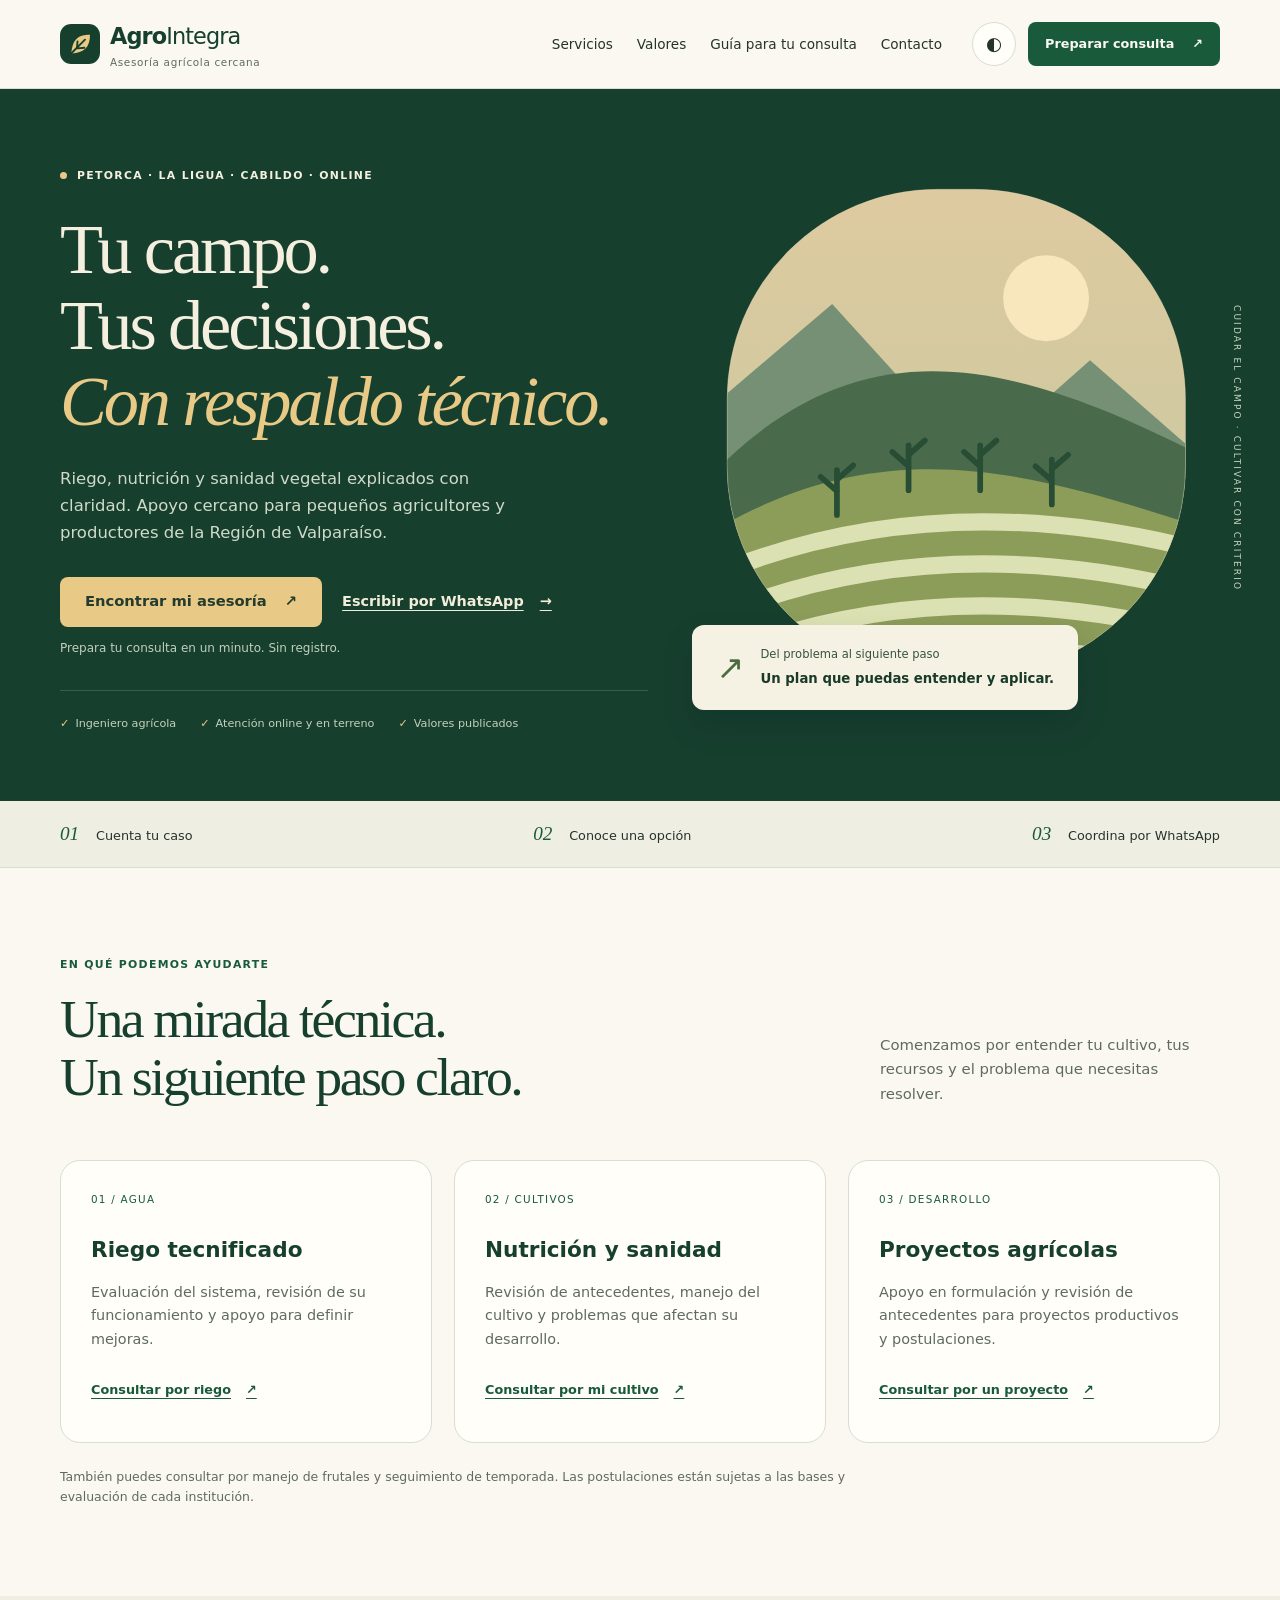
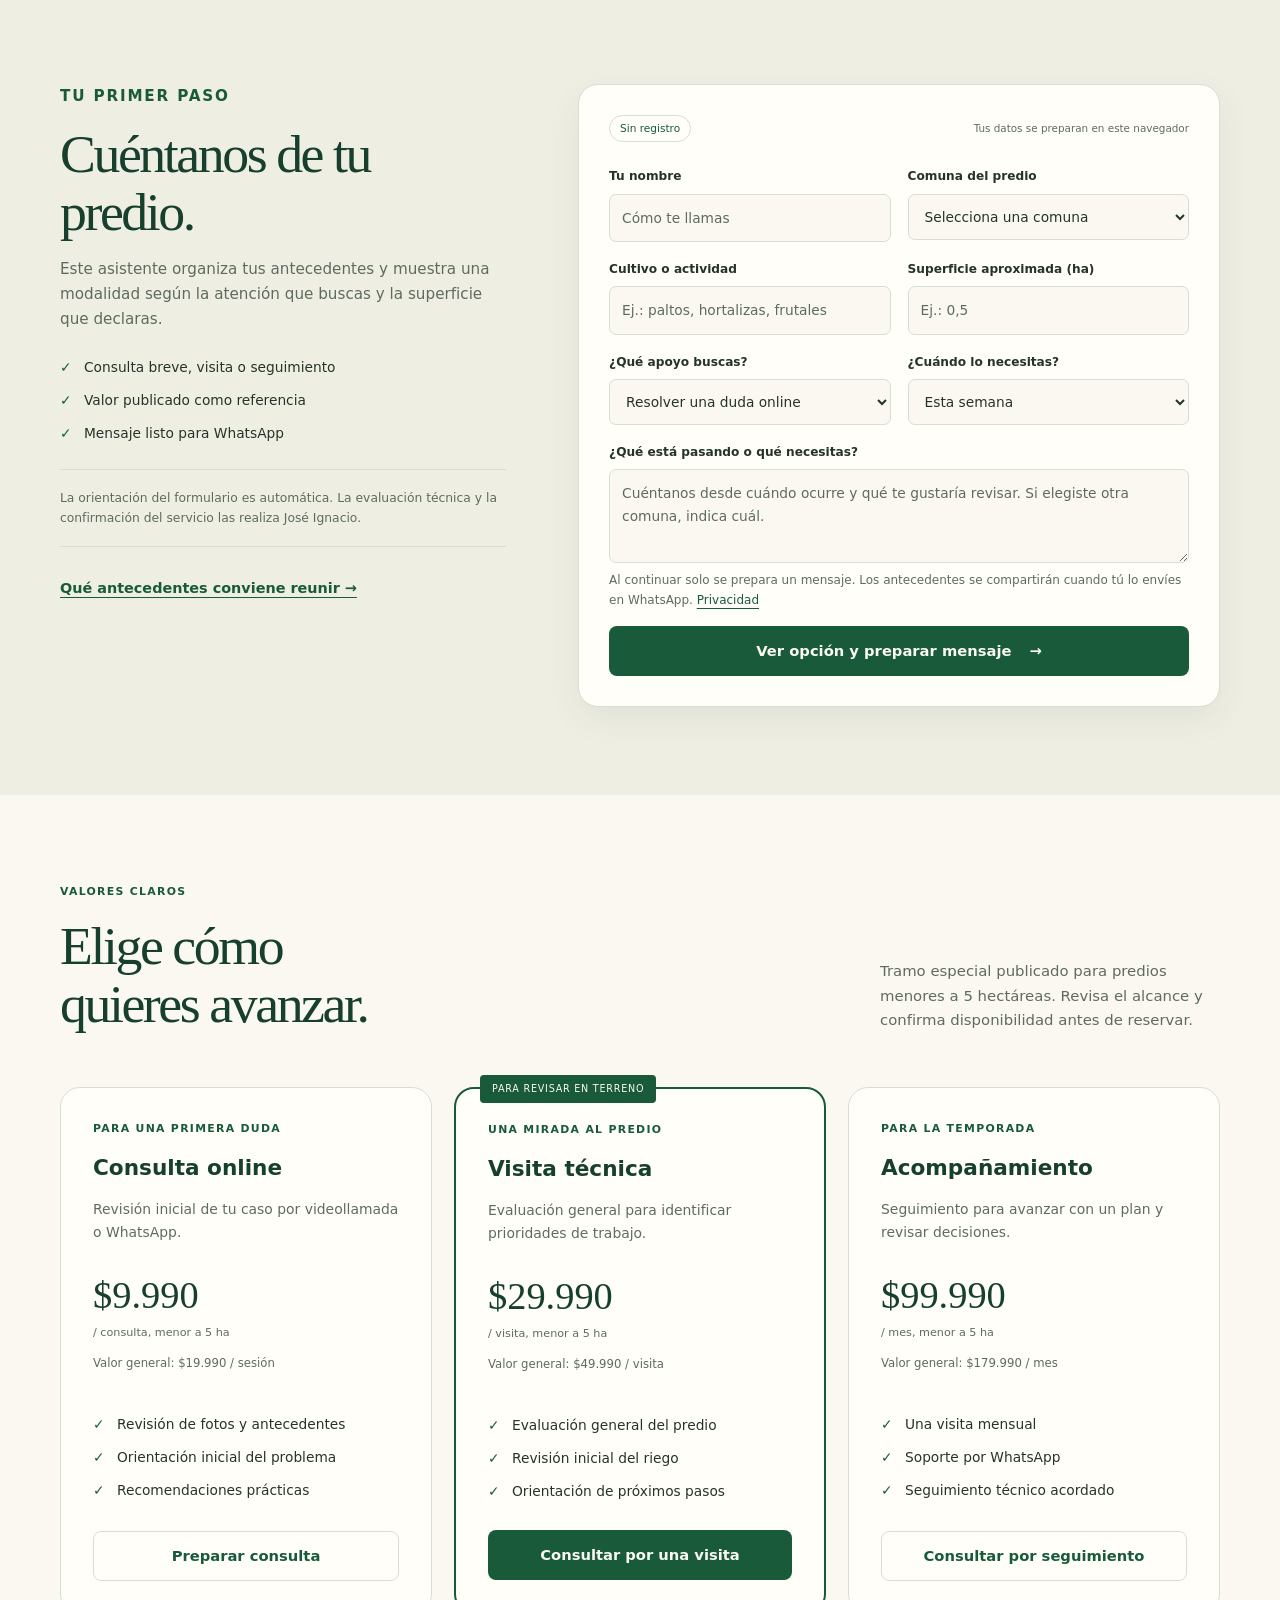
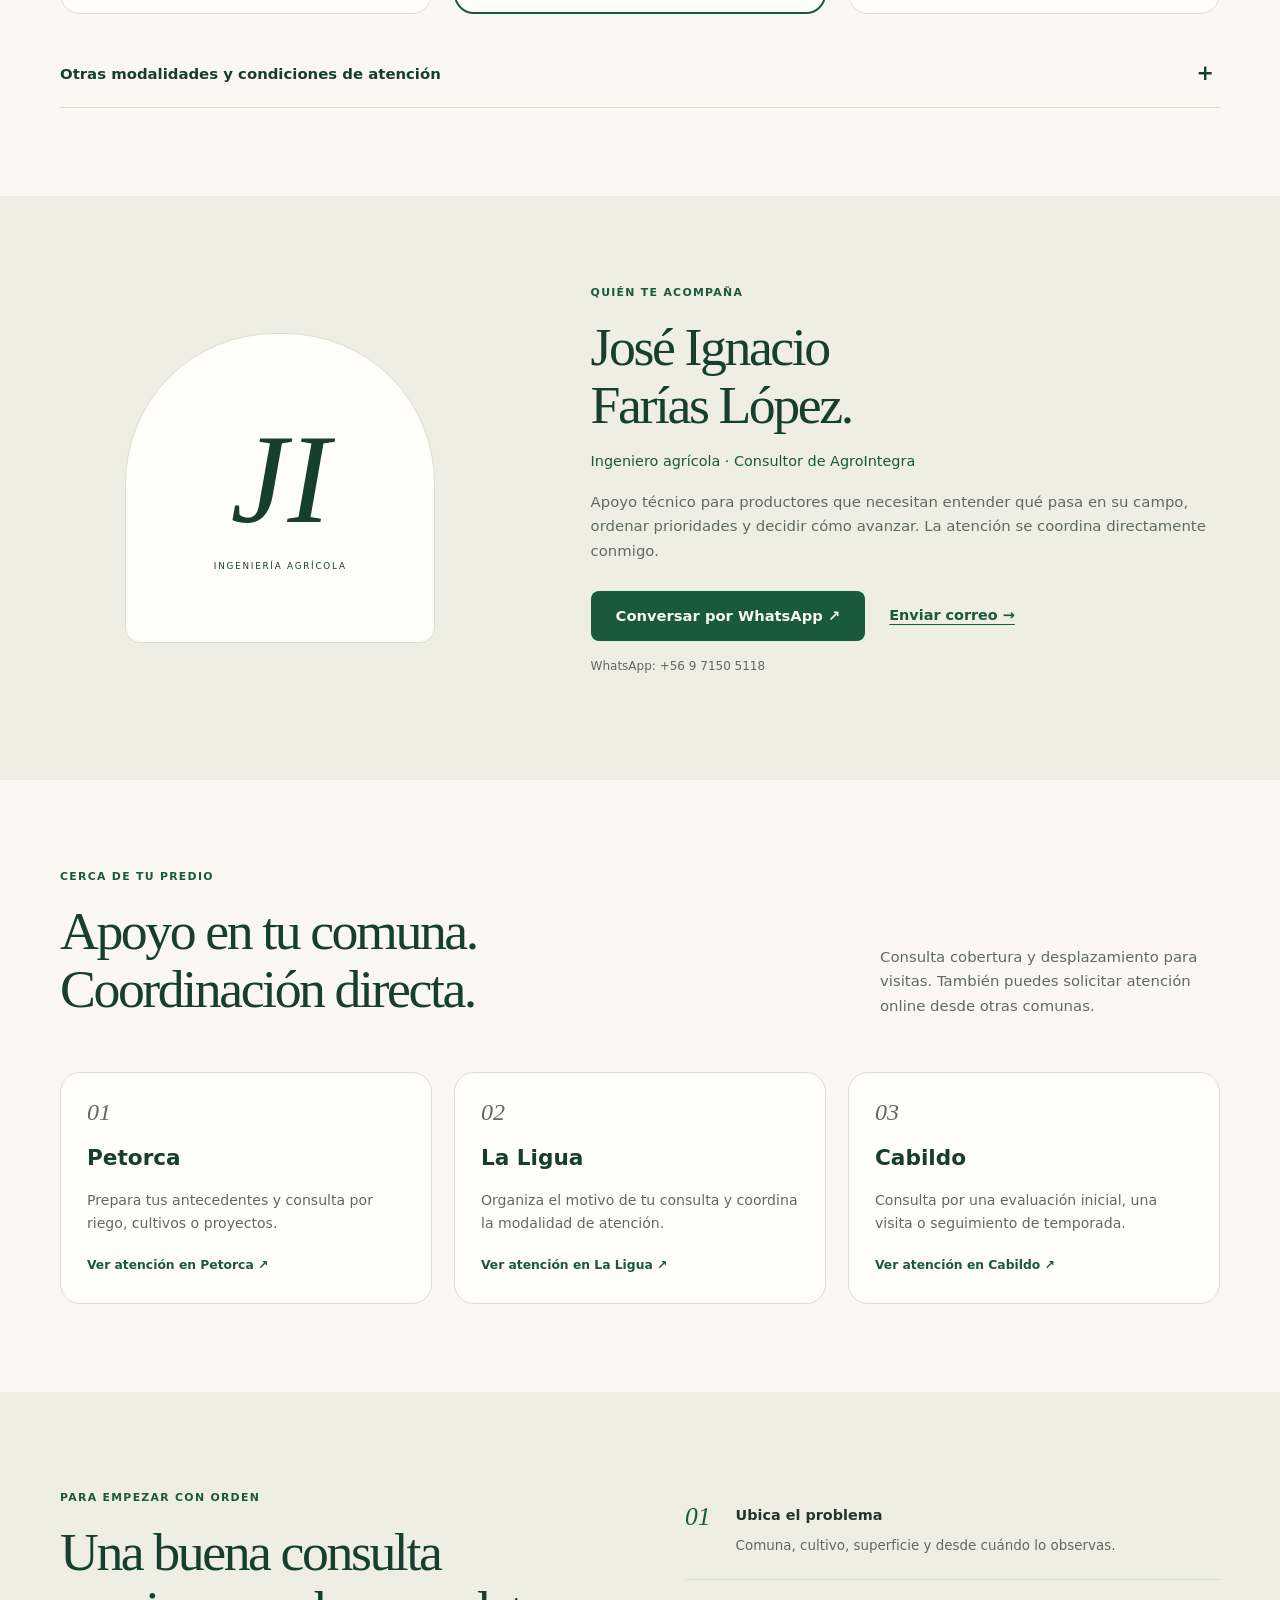
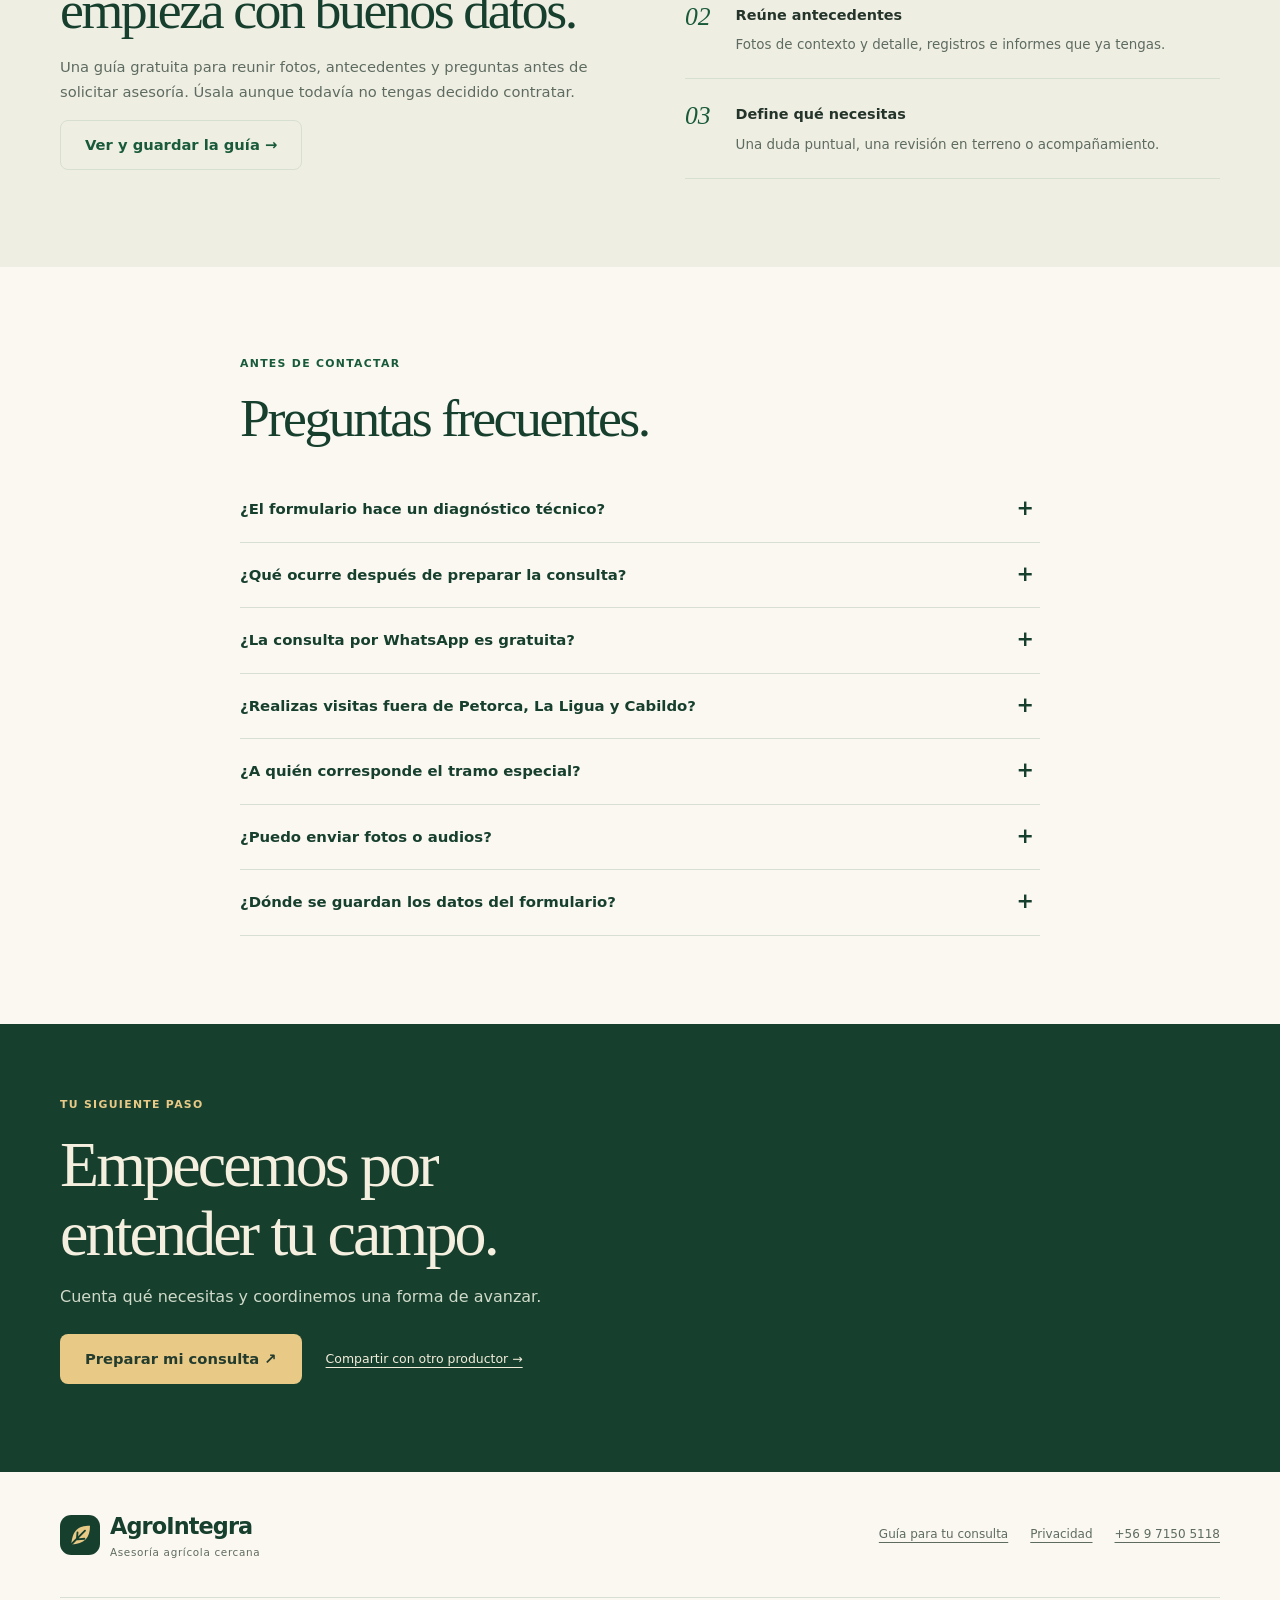
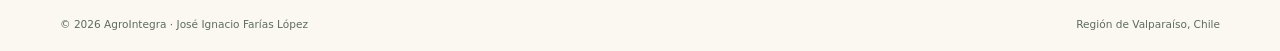
==== commit 3b453a30: "Mejora captación orgánica y preparación autónoma de consultas por WhatsApp" ====
--- a/AGROINTEGRA.html
+++ b/AGROINTEGRA.html
@@ -1,571 +1 @@
-<!DOCTYPE html>
-<html lang="es" data-theme="light">
-<head>
-  <meta charset="UTF-8" />
-  <meta name="viewport" content="width=device-width, initial-scale=1.0" />
-  <title>AgroIntegra | Asesoría premium para pequeños agricultores</title>
-  <meta name="description" content="Asesoría premium para pequeños agricultores de la Región de Valparaíso. Riego, nutrición, sanidad vegetal y ayuda para postular proyectos agrícolas." />
-  <meta name="keywords" content="asesoría agrícola, ingeniero agrícola, Petorca, La Ligua, Cabildo, riego tecnificado, fertilización, agricultura sostenible, INDAP" />
-  <meta name="author" content="José Ignacio Farías López" />
-  <meta property="og:title" content="AgroIntegra | Asesoría agrícola profesional" />
-  <meta property="og:description" content="Apoyo técnico claro y cercano para pequeños agricultores y familias campesinas de la Región de Valparaíso." />
-  <meta property="og:type" content="website" />
-  <link rel="preconnect" href="https://api.fontshare.com" />
-  <link rel="preconnect" href="https://fonts.googleapis.com" />
-  <link rel="preconnect" href="https://fonts.gstatic.com" crossorigin />
-  <link href="https://api.fontshare.com/v2/css?f[]=satoshi@400,500,700&f[]=boska@400,500,700&display=swap" rel="stylesheet" />
-  <link rel="stylesheet" href="https://cdnjs.cloudflare.com/ajax/libs/font-awesome/6.5.2/css/all.min.css" />
-  <style>
-    :root,[data-theme="light"]{
-      --color-bg:#f7f4ee;--color-surface:#fdfbf7;--color-surface-2:#f5f0e8;--color-surface-offset:#efe7dc;--color-border:rgba(40,37,29,.12);
-      --color-text:#28251d;--color-text-muted:#656158;--color-text-faint:#938f86;--color-text-inverse:#faf7f2;
-      --color-primary:#2d6a30;--color-primary-hover:#215126;--color-primary-soft:#deecd8;--color-primary-deep:#1b4120;--color-gold:#b7862d;--color-gold-soft:#efe2c6;
-      --color-success:#2f7a3d;--color-warning:#9a5421;--color-whatsapp:#25D366;
-      --shadow-sm:0 6px 18px rgba(33,43,26,.06);--shadow-md:0 14px 34px rgba(33,43,26,.10);--shadow-lg:0 24px 60px rgba(20,28,18,.16);
-      --radius-sm:.75rem;--radius-md:1rem;--radius-lg:1.5rem;--radius-xl:2rem;--radius-full:999px;
-      --space-1:.25rem;--space-2:.5rem;--space-3:.75rem;--space-4:1rem;--space-5:1.25rem;--space-6:1.5rem;--space-8:2rem;--space-10:2.5rem;--space-12:3rem;--space-16:4rem;--space-20:5rem;--space-24:6rem;
-      --text-xs:clamp(.75rem,.7rem + .25vw,.875rem);--text-sm:clamp(.875rem,.8rem + .35vw,1rem);--text-base:clamp(1rem,.95rem + .25vw,1.125rem);--text-lg:clamp(1.125rem,1rem + .75vw,1.5rem);--text-xl:clamp(1.5rem,1.2rem + 1.25vw,2.25rem);--text-2xl:clamp(2.1rem,1.4rem + 2.6vw,4rem);--title-section:clamp(2.1rem,1.45rem + 2.8vw,4rem);
-      --font-body:'Satoshi','Inter',sans-serif;--font-display:'Boska','Georgia',serif;
-      --content:1180px;--transition:180ms cubic-bezier(.16,1,.3,1);
-    }
-    [data-theme="dark"]{
-      --color-bg:#171713;--color-surface:#20201b;--color-surface-2:#262520;--color-surface-offset:#2d2c27;--color-border:rgba(245,240,232,.12);
-      --color-text:#ece6db;--color-text-muted:#b8b0a3;--color-text-faint:#8f877b;--color-text-inverse:#171713;
-      --color-primary:#6dad84;--color-primary-hover:#8ac39b;--color-primary-soft:#233328;--color-gold:#d8b164;--color-gold-soft:#3d3526;
-      --color-success:#7fba73;--shadow-sm:0 8px 20px rgba(0,0,0,.24);--shadow-md:0 18px 42px rgba(0,0,0,.30);--shadow-lg:0 28px 70px rgba(0,0,0,.38);
-    }
-    *{box-sizing:border-box;margin:0;padding:0}
-    html{scroll-behavior:smooth}
-    body{font-family:var(--font-body);background:var(--color-bg);color:var(--color-text);line-height:1.6;font-size:var(--text-base)}
-    img,svg{display:block;max-width:100%;height:auto}
-    a{text-decoration:none;color:inherit}
-    button,input,textarea,select{font:inherit}
-    :focus-visible{outline:2px solid var(--color-primary);outline-offset:3px}
-    .container{width:min(var(--content),92vw);margin:auto}
-    .skip-link{position:absolute;left:-9999px;top:auto}.skip-link:focus{left:1rem;top:1rem;background:var(--color-surface);padding:.75rem 1rem;border-radius:var(--radius-sm);z-index:9999}
-    .eyebrow{display:inline-flex;align-items:center;gap:.6rem;padding:.5rem .9rem;border:1px solid var(--color-border);border-radius:var(--radius-full);font-size:var(--text-xs);text-transform:uppercase;letter-spacing:.08em;color:var(--color-text-muted);background:rgba(255,255,255,.35)}
-    .eyebrow .dot{width:.55rem;height:.55rem;border-radius:50%;background:var(--color-success);box-shadow:0 0 0 .35rem rgba(47,122,61,.12)}
-    .urgency-bar{background:linear-gradient(90deg,#3a281b,#5b4326);color:#f5e7ca;padding:.7rem 1rem;text-align:center;font-size:var(--text-sm);font-weight:700;letter-spacing:.02em}
-    .site-header{position:sticky;top:0;z-index:1000;background:color-mix(in srgb,var(--color-bg) 82%, transparent);backdrop-filter:blur(16px);border-bottom:1px solid var(--color-border)}
-    .nav{display:flex;align-items:center;justify-content:space-between;gap:1rem;padding:1rem 0}
-    .logo{display:flex;align-items:center;gap:.85rem}
-    .logo-mark{width:2.75rem;height:2.75rem;padding:.45rem;border-radius:.9rem;background:linear-gradient(145deg,var(--color-primary-soft),var(--color-surface));color:var(--color-primary);box-shadow:var(--shadow-sm)}
-    .logo-text strong{display:block;font-size:1.05rem}.logo-text span{font-size:var(--text-xs);color:var(--color-text-muted)}
-    .nav-links{display:flex;align-items:center;gap:1.35rem;flex-wrap:wrap}
-    .nav-links a{font-size:var(--text-sm);color:var(--color-text-muted)}
-    .theme-toggle,.menu-toggle{width:44px;height:44px;border-radius:999px;border:1px solid var(--color-border);background:var(--color-surface);display:grid;place-items:center;color:var(--color-text)}
-    .nav-actions{display:flex;align-items:center;gap:.75rem}.menu-toggle{display:none}
-    .btn{display:inline-flex;align-items:center;justify-content:center;gap:.6rem;min-height:44px;padding:.9rem 1.25rem;border-radius:var(--radius-full);font-size:var(--text-sm);font-weight:700;transition:transform var(--transition),background var(--transition),box-shadow var(--transition),border-color var(--transition)}
-    .btn:hover{transform:translateY(-2px)}
-    .btn-primary{background:var(--color-whatsapp);color:white;box-shadow:0 10px 24px rgba(37,211,102,.22)}
-    .btn-secondary{background:var(--color-primary);color:white;box-shadow:var(--shadow-sm)}
-    .btn-ghost{border:1px solid var(--color-border);background:var(--color-surface);color:var(--color-text)}
-    .hero{position:relative;overflow:hidden;background:
-      radial-gradient(circle at top left, rgba(212,229,188,.55), transparent 35%),
-      linear-gradient(160deg,#23461f 0%,#35672d 52%,#5a7f2c 100%);
-      color:white}
-    .hero::after{content:"";position:absolute;inset:auto 0 0;height:140px;background:linear-gradient(to bottom,transparent,var(--color-bg))}
-    .hero-inner{position:relative;z-index:1;display:grid;grid-template-columns:minmax(0,1.1fr) 380px;gap:3rem;align-items:center;padding:clamp(5rem,10vw,8rem) 0 clamp(6rem,10vw,9rem)}
-    .hero h1{font-family:var(--font-display);font-size:var(--text-2xl);line-height:.96;letter-spacing:-.035em;max-width:10.5ch;margin:1rem 0 1.2rem;text-wrap:balance;text-shadow:0 8px 28px rgba(0,0,0,.16)}
-    .hero h1 em{font-style:italic;color:#f2d597;position:relative;display:inline-block}.hero h1 em::after{content:'';position:absolute;left:0;right:0;bottom:.08em;height:.18em;background:rgba(242,213,151,.18);z-index:-1;border-radius:999px}
-    .hero-sub{max-width:60ch;color:rgba(255,255,255,.86);font-size:var(--text-base)}
-    .hero-points{display:flex;flex-wrap:wrap;gap:.8rem 1rem;margin-top:1.4rem;color:rgba(255,255,255,.76);font-size:var(--text-sm)}
-    .hero-card{background:rgba(255,255,255,.10);border:1px solid rgba(255,255,255,.16);backdrop-filter:blur(18px);border-radius:var(--radius-xl);padding:1.6rem;box-shadow:var(--shadow-lg)}
-    .hero-card h2{font-size:var(--text-sm);text-transform:uppercase;letter-spacing:.08em;color:#eed69f;margin-bottom:1rem}
-    .metrics{display:grid;grid-template-columns:repeat(2,1fr);gap:1rem;margin-bottom:1rem}.metric{padding:1rem;border-radius:1rem;background:rgba(255,255,255,.08)}
-    .metric strong{display:block;font-family:var(--font-display);font-size:1.85rem;color:#f4d99b}.metric span{font-size:var(--text-xs);color:rgba(255,255,255,.75)}
-    .guarantee{display:flex;gap:.8rem;padding:1rem;border-radius:1rem;background:rgba(37,211,102,.12);border:1px solid rgba(37,211,102,.22);font-size:var(--text-sm);color:rgba(255,255,255,.92)}
-    .proof-strip{padding:1.1rem 0;background:linear-gradient(180deg,var(--color-surface),var(--color-surface-2));border-bottom:1px solid var(--color-border)}
-    .proof-grid{display:grid;grid-template-columns:repeat(4,1fr);gap:1rem}.proof-item{display:flex;align-items:center;gap:.7rem;justify-content:center;font-size:var(--text-sm);color:var(--color-text-muted)}
-    .proof-item i{color:var(--color-primary)}
-    section{padding:clamp(4.5rem,8vw,7rem) 0}
-    .section-head{margin-bottom:3rem;position:relative}.section-head.center{text-align:center}.section-kicker{display:inline-flex;align-items:center;gap:.75rem;font-size:var(--text-xs);letter-spacing:.14em;text-transform:uppercase;color:var(--color-primary);font-weight:700;margin-bottom:1rem;padding-bottom:.2rem}.section-kicker::before,.section-kicker::after{content:'';display:block;width:2.6rem;height:1px;background:linear-gradient(90deg,transparent,var(--color-primary))}.section-kicker::after{background:linear-gradient(90deg,var(--color-primary),transparent)}.section-title{font-family:var(--font-display);font-size:var(--title-section);line-height:.98;letter-spacing:-.03em;max-width:12ch;text-wrap:balance;color:var(--color-primary-deep);position:relative}.section-title::after{content:'';display:block;width:5.5rem;height:.28rem;border-radius:999px;margin-top:1rem;background:linear-gradient(90deg,var(--color-gold),rgba(183,134,45,0))}.section-head.center .section-title,.section-head.center p{margin-left:auto;margin-right:auto}.section-head.center .section-title::after{margin-left:auto;margin-right:auto}.section-head p{margin-top:1.1rem;max-width:62ch;color:var(--color-text-muted)}
-    .pain-layout,.services-grid,.pricing-grid,.testimonials-grid,.contact-grid{display:grid;gap:1.25rem}
-
-    .showcase-grid{display:grid;grid-template-columns:repeat(3,1fr);gap:1.25rem}
-    .showcase-card{position:relative;overflow:hidden;min-height:420px;border-radius:var(--radius-xl);background:var(--color-surface);border:1px solid var(--color-border);box-shadow:var(--shadow-md)}
-    .showcase-card img{position:absolute;inset:0;width:100%;height:100%;object-fit:cover}
-    .showcase-card::after{content:"";position:absolute;inset:0;background:linear-gradient(180deg,rgba(15,20,10,.06),rgba(15,20,10,.62))}
-    .showcase-copy{position:absolute;left:1.25rem;right:1.25rem;bottom:1.2rem;z-index:1;color:white}
-    .showcase-copy h3{font-family:var(--font-display);font-size:clamp(1.5rem,1.1rem + 1vw,2.1rem);line-height:1.02;margin-bottom:.55rem;text-shadow:0 10px 25px rgba(0,0,0,.25)}
-    .showcase-copy p{font-size:var(--text-sm);max-width:34ch;color:rgba(255,255,255,.88)}
-    .premium-note{margin-top:1.2rem;padding:1rem 1.15rem;border-radius:1rem;background:linear-gradient(180deg,var(--color-surface),var(--color-surface-2));border:1px solid var(--color-border);color:var(--color-text-muted);font-size:var(--text-sm)}
-    .pain-layout{grid-template-columns:repeat(4,1fr)}
-    .services-grid{grid-template-columns:repeat(3,1fr)}
-    .pricing-grid{grid-template-columns:repeat(3,1fr)}
-    .testimonials-grid,.contact-grid{grid-template-columns:repeat(3,1fr)}
-    .card,.price-card,.testimonial,.contact-card{background:var(--color-surface);border:1px solid var(--color-border);border-radius:var(--radius-lg);box-shadow:var(--shadow-sm)}.card h3,.step h3,.price-name,.contact-card h3{color:var(--color-primary-deep)}
-    .card{padding:1.5rem}.card-icon{font-size:1.3rem;color:var(--color-primary);margin-bottom:1rem}.card h3{font-size:var(--text-lg);margin-bottom:.55rem}.card p{color:var(--color-text-muted);font-size:var(--text-sm)}
-    .pain-card{background:linear-gradient(180deg,#fffaf0,var(--color-surface));border-left:none;position:relative;overflow:hidden}.pain-card::before{content:"";position:absolute;inset:0 auto 0 0;width:4px;background:linear-gradient(180deg,#c9852f,#e4ba66)}
-    .solution-bridge{text-align:center;padding:1.5rem 0;color:var(--color-primary);font-size:1.8rem}
-    .process{background:var(--color-surface)} .steps{display:grid;grid-template-columns:repeat(4,1fr);gap:1.25rem}.step{padding:1.5rem;border-radius:var(--radius-lg);background:var(--color-bg);border:1px solid var(--color-border)}
-    .step-num{width:3rem;height:3rem;border-radius:50%;display:grid;place-items:center;background:var(--color-primary);color:white;font-family:var(--font-display);font-size:1.35rem;margin-bottom:1rem}
-    .step h3{font-size:var(--text-lg);margin-bottom:.45rem}.step p{font-size:var(--text-sm);color:var(--color-text-muted)}
-    .pricing-section{background:linear-gradient(180deg,var(--color-surface-2),var(--color-bg))}
-    .price-card{padding:1.6rem;position:relative;display:flex;flex-direction:column;gap:1rem}
-    .price-card.featured{border-color:rgba(31,106,69,.28);box-shadow:var(--shadow-md);transform:translateY(-6px)}
-    .badge,.offer-tag,.saving-pill{display:inline-flex;align-items:center;justify-content:center;border-radius:999px;font-size:var(--text-xs);font-weight:700}
-    .badge{padding:.42rem .8rem;background:var(--color-primary-soft);color:var(--color-primary)} .offer-tag{position:absolute;top:1rem;right:1rem;padding:.38rem .65rem;background:#fbe3df;color:#a33e2a}
-    .saving-pill{padding:.38rem .65rem;background:#dff1e1;color:#25683c}
-    .price-name{font-size:var(--text-lg);font-weight:700;padding-right:4.5rem}.price-desc{color:var(--color-text-muted);font-size:var(--text-sm)}.price-anchor{text-decoration:line-through;color:var(--color-text-faint);font-size:var(--text-sm)}
-    .price-main{font-family:var(--font-display);font-size:2.5rem;line-height:1;color:var(--color-primary)}.price-main span{font-family:var(--font-body);font-size:1rem;color:var(--color-text-muted)}
-    .price-features{list-style:none;display:grid;gap:.65rem;flex:1}.price-features li{display:flex;gap:.6rem;color:var(--color-text);font-size:var(--text-sm)}.price-features i{color:var(--color-primary);margin-top:.18rem}
-    .testimonials{background:var(--color-surface-2)} .testimonial{padding:1.5rem}.stars{color:var(--color-gold);margin-bottom:1rem}.testimonial p{font-size:var(--text-sm);color:var(--color-text-muted);margin-bottom:1rem}.author strong{display:block}.author span{font-size:var(--text-xs);color:var(--color-text-muted)}
-    .faq-wrap{max-width:780px;margin:0 auto}.faq-item{border-bottom:1px solid var(--color-border)} .faq-item summary{cursor:pointer;list-style:none;padding:1.2rem 0;font-weight:700;display:flex;justify-content:space-between;gap:1rem}.faq-item summary::-webkit-details-marker{display:none}.faq-item p{padding:0 0 1.15rem;color:var(--color-text-muted);font-size:var(--text-sm)}
-    .coverage{background:var(--color-surface-2)} .coverage-tags{display:flex;flex-wrap:wrap;gap:.75rem;justify-content:center}.coverage-tag{padding:.7rem 1rem;border-radius:999px;background:var(--color-surface);border:1px solid var(--color-border);font-size:var(--text-sm);color:var(--color-text)} .coverage-tag i{color:var(--color-primary);margin-right:.35rem}
-    .map-wrap iframe{width:100%;height:380px;border:0;border-radius:var(--radius-lg);box-shadow:var(--shadow-sm)}
-    .contact-card{padding:1.6rem;text-align:center}.contact-card h3{margin:.9rem 0 .4rem;font-size:var(--text-lg)}.contact-card p{color:var(--color-text-muted);font-size:var(--text-sm);margin-bottom:1rem}
-    .final-cta{background:linear-gradient(135deg,#2e241b,#204d31 58%,#2c7a48);color:white;position:relative;overflow:hidden}.final-cta .container{position:relative;z-index:1}.final-cta h2{font-family:var(--font-display);font-size:clamp(2rem,1.5rem + 2.6vw,3.8rem);line-height:1.03;max-width:12ch;margin:0 auto 1rem;text-align:center}.final-cta p{max-width:62ch;margin:0 auto 1.6rem;text-align:center;color:rgba(255,255,255,.82)}.final-meta{text-align:center;color:rgba(255,255,255,.62);font-size:var(--text-sm);margin-top:1rem}
-    footer{padding:3.5rem 0 2rem;background:#231c16;color:rgba(255,255,255,.78)} .footer-grid{display:grid;grid-template-columns:2fr 1fr 1fr;gap:2rem;margin-bottom:2rem} footer h3,footer h4{color:white} footer p,footer a{font-size:var(--text-sm);color:rgba(255,255,255,.68)} footer a{margin-bottom:.6rem;display:block} .footer-bottom{border-top:1px solid rgba(255,255,255,.1);padding-top:1.25rem;text-align:center;font-size:var(--text-xs);color:rgba(255,255,255,.48)}
-    .wa-float{position:fixed;right:1.2rem;bottom:1.2rem;z-index:9999;display:none;flex-direction:column;align-items:flex-end;gap:.75rem}.wa-bubble{max-width:220px;background:var(--color-surface);color:var(--color-text);padding:.8rem 1rem;border-radius:1rem;border:1px solid var(--color-border);box-shadow:var(--shadow-md);font-size:var(--text-sm)}.wa-btn{position:relative;width:62px;height:62px;border-radius:50%;display:grid;place-items:center;background:var(--color-whatsapp);color:white;font-size:1.8rem;box-shadow:0 14px 26px rgba(37,211,102,.3)}.wa-badge{position:absolute;top:-4px;right:-4px;width:20px;height:20px;border-radius:50%;display:grid;place-items:center;background:#ef4444;color:white;border:2px solid var(--color-bg);font-size:.68rem;font-weight:700}
-    .reveal{opacity:0;transform:translateY(26px);transition:opacity .7s ease,transform .7s ease}.reveal.visible{opacity:1;transform:none}
-    @media (max-width: 1080px){.hero-inner{grid-template-columns:1fr}.hero-card{max-width:520px}.pain-layout,.services-grid,.pricing-grid,.steps,.testimonials-grid,.contact-grid,.proof-grid,.footer-grid,.showcase-grid{grid-template-columns:repeat(2,1fr)}}
-    @media (max-width: 760px){.nav-links{display:none;position:absolute;left:1rem;right:1rem;top:calc(100% + .75rem);padding:1rem;background:var(--color-surface);border:1px solid var(--color-border);border-radius:var(--radius-lg);box-shadow:var(--shadow-md);flex-direction:column;align-items:flex-start}.nav-links.open{display:flex}.menu-toggle{display:grid}.nav .btn-nav{display:none}.proof-grid,.pain-layout,.services-grid,.pricing-grid,.steps,.testimonials-grid,.contact-grid,.footer-grid,.showcase-grid{grid-template-columns:1fr}.hero-points{flex-direction:column;align-items:flex-start}.section-title{max-width:14ch}.section-kicker{gap:.55rem}.section-kicker::before,.section-kicker::after{width:1.5rem}.price-card.featured{transform:none}.urgency-bar{font-size:var(--text-xs)}.showcase-card{min-height:340px}}
-    @media (prefers-reduced-motion: reduce){*,*::before,*::after{animation:none!important;transition:none!important;scroll-behavior:auto!important}}
-  </style>
-</head>
-<body>
-  <a class="skip-link" href="#contenido">Saltar al contenido</a>
-
-  <div class="urgency-bar">Agenda hoy por WhatsApp: respuesta rápida, orientación clara y atención técnica para su predio.</div>
-
-  <header class="site-header">
-    <div class="container nav">
-      <a class="logo" href="#inicio" aria-label="AgroIntegra, ir al inicio">
-        <svg class="logo-mark" viewBox="0 0 64 64" fill="none" xmlns="http://www.w3.org/2000/svg" role="img" aria-label="Logotipo AgroIntegra">
-          <path d="M14 46C22 39 28 28 30 16C38 24 43 33 50 46" stroke="currentColor" stroke-width="4.5" stroke-linecap="round" stroke-linejoin="round"/>
-          <path d="M22 46C26 40 29 34 31 27" stroke="currentColor" stroke-width="3.5" stroke-linecap="round"/>
-          <path d="M33 19C39 24 44 33 46 46" stroke="currentColor" stroke-width="3.5" stroke-linecap="round"/>
-          <path d="M12 49H52" stroke="currentColor" stroke-width="4" stroke-linecap="round"/>
-        </svg>
-        <span class="logo-text">
-          <strong>AgroIntegra</strong>
-          <span>Apoyo técnico para pequeños agricultores</span>
-        </span>
-      </a>
-
-      <nav class="nav-links" id="navLinks" aria-label="Navegación principal">
-        <a href="#servicios">Servicios</a>
-        <a href="#precios">Precios</a>
-        <a href="#proceso">Cómo trabajamos</a>
-        <a href="#faq">Preguntas frecuentes</a>
-        <a href="#contacto">Contacto</a>
-      </nav>
-
-      <div class="nav-actions">
-        <button class="theme-toggle" type="button" data-theme-toggle aria-label="Cambiar tema">
-          <i class="fa-regular fa-moon"></i>
-        </button>
-        <button class="menu-toggle" type="button" id="menuToggle" aria-label="Abrir menú">
-          <i class="fa-solid fa-bars"></i>
-        </button>
-        <a href="https://wa.me/56971505118?text=Hola,%20necesito%20asesor%C3%ADa%20agr%C3%ADcola" target="_blank" rel="noopener noreferrer" class="btn btn-primary btn-nav">
-          <i class="fab fa-whatsapp"></i> WhatsApp
-        </a>
-      </div>
-    </div>
-  </header>
-
-  <main id="contenido">
-    <section class="hero" id="inicio">
-      <div class="container hero-inner">
-        <div>
-          <span class="eyebrow"><span class="dot"></span> Asesoría premium para pequeños agricultores</span>
-          <h1>Su campo merece <em>asesoría premium</em>, cercana y pensada para producir mejor.</h1>
-          <p class="hero-sub">Escriba por WhatsApp y cuente qué está pasando en su predio. Recibirá una orientación inicial para saber si conviene una visita, una consulta online o un plan de acompañamiento. Atención presencial y online en la Región de Valparaíso.</p>
-          <div style="display:flex;gap:.9rem;flex-wrap:wrap;margin-top:1.6rem;">
-            <a href="https://wa.me/56971505118?text=Hola,%20necesito%20asesor%C3%ADa%20agr%C3%ADcola" target="_blank" rel="noopener noreferrer" class="btn btn-primary"><i class="fab fa-whatsapp"></i> Escribir por WhatsApp ahora</a>
-            <a href="#precios" class="btn btn-ghost"><i class="fa-solid fa-tags"></i> Ver opciones y valores</a>
-          </div>
-          <div class="hero-points">
-            <span><i class="fa-solid fa-circle-check"></i> Respuesta rápida por WhatsApp.</span>
-            <span><i class="fa-solid fa-circle-check"></i> Puede enviar fotos y dudas del cultivo.</span>
-            <span><i class="fa-solid fa-circle-check"></i> Le orientamos antes de agendar una visita.</span>
-          </div>
-        </div>
-
-        <aside class="hero-card" aria-label="Razones para elegir AgroIntegra">
-          <h2>Qué obtiene al escribir por WhatsApp</h2>
-          <div class="metrics">
-            <div class="metric"><strong>1</strong><span>Canal directo para resolver su caso</span></div>
-            <div class="metric"><strong>Fotos</strong><span>Puede enviar imágenes del problema</span></div>
-            <div class="metric"><strong>Audio</strong><span>También puede explicar por nota de voz</span></div>
-            <div class="metric"><strong>$9.990</strong><span>Diagnóstico inicial desde</span></div>
-          </div>
-          <div class="guarantee">
-            <i class="fa-solid fa-shield-halved"></i>
-            <div>La conversación inicial sirve para entender el problema, revisar fotos o antecedentes y proponer el siguiente paso más conveniente.</div>
-          </div>
-        </aside>
-      </div>
-    </section>
-
-    <div class="proof-strip">
-      <div class="container proof-grid">
-        <div class="proof-item"><i class="fa-solid fa-star"></i><span>Calificación 5/5 en Google</span></div>
-        <div class="proof-item"><i class="fa-solid fa-location-dot"></i><span>Presencia en Petorca, La Ligua, Cabildo y otras comunas</span></div>
-        <div class="proof-item"><i class="fa-solid fa-leaf"></i><span>Enfoque especial en AFC y pequeños productores</span></div>
-        <div class="proof-item"><i class="fa-solid fa-user-graduate"></i><span>Ingeniero agrícola titulado</span></div>
-      </div>
-    </div>
-
-    <section id="problemas">
-      <div class="container">
-        <div class="section-head center">
-          <div class="section-kicker">Lo que pasa en muchos predios</div>
-          <h2 class="section-title">Problemas frecuentes que afectan a pequeños agricultores temporada tras temporada</h2>
-          <p>Antes de invertir más dinero o tomar decisiones apuradas, conviene identificar qué está frenando el cultivo, el uso del agua o la posibilidad de postular a apoyo.</p>
-        </div>
-        <div class="pain-layout reveal">
-          <article class="card pain-card">
-            <h3>El agua no alcanza o se usa mal</h3>
-            <p>Muchas veces se riega con esfuerzo, pero sin claridad sobre tiempos, frecuencia o pérdidas del sistema.</p>
-          </article>
-          <article class="card pain-card">
-            <h3>El cultivo no responde como debería</h3>
-            <p>Se aplican productos o fertilizantes, pero la planta sigue débil porque falta revisar la causa real.</p>
-          </article>
-          <article class="card pain-card">
-            <h3>Las plagas vuelven una y otra vez</h3>
-            <p>Se gasta en control, pero sin un manejo ordenado el problema reaparece y aumenta el costo.</p>
-          </article>
-          <article class="card pain-card">
-            <h3>Cuesta postular a apoyos o proyectos</h3>
-            <p>Hay buenas ideas, pero cuesta presentarlas bien cuando falta apoyo técnico para ordenarlas.</p>
-          </article>
-        </div>
-        <div class="solution-bridge"><i class="fa-solid fa-arrow-down"></i></div>
-        <div class="section-head center" style="margin-bottom:0;">
-          <div class="section-kicker">La ayuda concreta</div>
-          <h2 class="section-title">Una asesoría cercana, clara y pensada para la realidad del pequeño agricultor</h2>
-        </div>
-      </div>
-    </section>
-
-    <section id="servicios">
-      <div class="container">
-        <div class="section-head center">
-          <div class="section-kicker">Cómo se puede apoyar</div>
-          <h2 class="section-title">Servicios útiles para ordenar el predio y tomar mejores decisiones</h2>
-          <p>El enfoque combina cercanía campesina con una presentación técnica más sólida, para que el servicio se perciba profesional, confiable y de mayor valor.</p>
-        </div>
-        <div class="services-grid">
-          <article class="card reveal"><div class="card-icon"><i class="fa-solid fa-tint"></i></div><h3>Riego tecnificado</h3><p>Evaluación y mejoras en riego para usar mejor el agua y regar con más criterio según la realidad del predio.</p></article>
-          <article class="card reveal"><div class="card-icon"><i class="fa-solid fa-seedling"></i></div><h3>Nutrición vegetal</h3><p>Orientación en fertilización para evitar gastos innecesarios y mejorar la respuesta del cultivo.</p></article>
-          <article class="card reveal"><div class="card-icon"><i class="fa-solid fa-tree"></i></div><h3>Manejo de frutales</h3><p>Apoyo técnico en frutales para ordenar manejo, mejorar producción y tomar decisiones con más seguridad.</p></article>
-          <article class="card reveal"><div class="card-icon"><i class="fa-solid fa-bug"></i></div><h3>Fitosanidad</h3><p>Recomendaciones de manejo para plagas y enfermedades con foco en prevención, control y ahorro de recursos.</p></article>
-          <article class="card reveal"><div class="card-icon"><i class="fa-solid fa-leaf"></i></div><h3>Agricultura regenerativa</h3><p>Prácticas para cuidar suelo, agua y producción, pensando en sostener el campo en el tiempo.</p></article>
-          <article class="card reveal"><div class="card-icon"><i class="fa-solid fa-file-signature"></i></div><h3>Proyectos agrícolas</h3><p>Apoyo para ordenar ideas y formular proyectos para INDAP u otras oportunidades de financiamiento.</p></article>
-        </div>
-      </div>
-    </section>
-
-    <section id="cultivos-premium">
-      <div class="container">
-        <div class="section-head center">
-          <div class="section-kicker">Cultivos y manejo</div>
-          <h2 class="section-title">Especialidades con imagen premium para paltos, cítricos y control biológico</h2>
-          <p>Mostrar especialidades concretas ayuda a que quien llegue al sitio tome la decisión de escribir de inmediato y consulte por su cultivo o problema.</p>
-        </div>
-        <div class="showcase-grid">
-          <article class="showcase-card reveal">
-            <img src="https://pplx-res.cloudinary.com/image/upload/pplx_search_images/c4655b29bf3c4b565870aea9c4d22ec7a7e30f0e.jpg" alt="Huerto de paltos en Chile" width="949" height="528" loading="lazy" />
-            <div class="showcase-copy">
-              <h3>Paltos con manejo técnico fino</h3>
-              <p>Evaluación de riego, nutrición y estado general del huerto para productores que quieren ordenar decisiones y profesionalizar su manejo.</p>
-            </div>
-          </article>
-          <article class="showcase-card reveal">
-            <img src="https://pplx-res.cloudinary.com/image/upload/pplx_search_images/0bf292db75cd018786c4a18793061d58271858eb.jpg" alt="Huerto de cítricos en Chile" width="792" height="591" loading="lazy" />
-            <div class="showcase-copy">
-              <h3>Cítricos con foco en rentabilidad</h3>
-              <p>Apoyo para mejorar rendimiento, calibre, sanidad y consistencia del huerto con una asesoría más sólida y mejor presentada.</p>
-            </div>
-          </article>
-          <article class="showcase-card reveal">
-            <img src="https://pplx-res.cloudinary.com/image/upload/pplx_search_images/53f15dfec99a977932925764ec7e0da423cc15e8.jpg" alt="Control biológico en agricultura" width="1024" height="683" loading="lazy" />
-            <div class="showcase-copy">
-              <h3>Control biológico y manejo responsable</h3>
-              <p>Estrategias modernas para reducir presión de plagas, bajar dependencia química y elevar el estándar técnico del predio.</p>
-            </div>
-          </article>
-        </div>
-        <div class="premium-note">Mientras más claro vea el productor que usted entiende su cultivo y su problema, más fácil es que le escriba por WhatsApp y avance a una consulta pagada.</div>
-      </div>
-    </section>
-
-<section class="process" id="proceso">
-      <div class="container">
-        <div class="section-head center">
-          <div class="section-kicker">Así parte la atención</div>
-          <h2 class="section-title">Un proceso rápido para pasar de la duda a una consulta agendada</h2>
-          <p>La página empuja a que el primer contacto ocurra por WhatsApp, porque es el canal más rápido para revisar el caso y convertirlo en una asesoría concreta.</p>
-        </div>
-        <div class="steps reveal">
-          <article class="step"><div class="step-num">1</div><h3>Escribe por WhatsApp</h3><p>Cuente brevemente qué está pasando, qué cultivo tiene y, si quiere, envíe fotos o notas de voz.</p></article>
-          <article class="step"><div class="step-num">2</div><h3>Revisión inicial</h3><p>Se revisa el problema, la urgencia y si conviene una orientación inmediata, una consulta online o una visita.</p></article>
-          <article class="step"><div class="step-num">3</div><h3>Se define la mejor opción</h3><p>Si el caso lo necesita, se agenda una consulta online, una visita técnica o un plan de acompañamiento.</p></article>
-          <article class="step"><div class="step-num">4</div><h3>Avanza con respaldo</h3><p>Recibe recomendaciones claras y un siguiente paso concreto para resolver el problema con criterio técnico.</p></article>
-        </div>
-      </div>
-    </section>
-
-    <section class="pricing-section" id="precios">
-      <div class="container">
-        <div class="section-head center">
-          <div class="section-kicker">Programa especial AFC</div>
-          <h2 class="section-title">Valores AFC</h2>
-          <p>Orientado a predios menores a 5 hectáreas que buscan una asesoría más seria, mejor presentada y con respaldo técnico claro.</p>
-        </div>
-        <div class="pricing-grid">
-          <article class="price-card reveal">
-            <span class="offer-tag">50% OFF</span>
-            <div class="price-name">Consulta online campesina</div>
-            <p class="price-desc">Pensada para resolver dudas urgentes, revisar fotos y ayudar a tomar una primera decisión.</p>
-            <div class="price-anchor">$19.990</div>
-            <span class="saving-pill">Ahorra $10.000</span>
-            <div class="price-main">$9.990 <span>/ consulta</span></div>
-            <ul class="price-features">
-              <li><i class="fa-solid fa-check"></i> Diagnóstico inicial del problema.</li>
-              <li><i class="fa-solid fa-check"></i> Atención por videollamada o WhatsApp.</li>
-              <li><i class="fa-solid fa-check"></i> Revisión de fotografías y contexto.</li>
-              <li><i class="fa-solid fa-check"></i> Recomendaciones técnicas por escrito.</li>
-            </ul>
-            <a href="https://wa.me/56971505118?text=Hola,%20me%20interesa%20la%20Consulta%20Online%20Campesina" target="_blank" rel="noopener noreferrer" class="btn btn-primary">Solicitar oferta</a>
-          </article>
-          <article class="price-card featured reveal">
-            <span class="badge">Más solicitado</span>
-            <span class="offer-tag">40% OFF</span>
-            <div class="price-name">Diagnóstico técnico rural</div>
-            <p class="price-desc">Una visita para revisar el predio, ordenar prioridades y detectar mejoras posibles sin enredarse.</p>
-            <div class="price-anchor">$49.990</div>
-            <span class="saving-pill">Ahorra $20.000</span>
-            <div class="price-main">$29.990 <span>/ visita</span></div>
-            <ul class="price-features">
-              <li><i class="fa-solid fa-check"></i> Visita técnica a terreno.</li>
-              <li><i class="fa-solid fa-check"></i> Evaluación general del predio.</li>
-              <li><i class="fa-solid fa-check"></i> Revisión inicial del riego.</li>
-              <li><i class="fa-solid fa-check"></i> Orientación escrita personalizada.</li>
-            </ul>
-            <a href="https://wa.me/56971505118?text=Hola,%20me%20interesa%20el%20Diagn%C3%B3stico%20T%C3%A9cnico%20Rural" target="_blank" rel="noopener noreferrer" class="btn btn-primary">Solicitar oferta</a>
-          </article>
-          <article class="price-card reveal">
-            <span class="offer-tag">45% OFF</span>
-            <div class="price-name">Plan campesino mensual</div>
-            <p class="price-desc">Acompañamiento para pequeños productores que necesitan seguimiento durante la temporada.</p>
-            <div class="price-anchor">$179.990</div>
-            <span class="saving-pill">Ahorra $80.000</span>
-            <div class="price-main">$99.990 <span>/ mes</span></div>
-            <ul class="price-features">
-              <li><i class="fa-solid fa-check"></i> Una visita mensual a terreno.</li>
-              <li><i class="fa-solid fa-check"></i> Soporte por WhatsApp sin límite.</li>
-              <li><i class="fa-solid fa-check"></i> Seguimiento técnico continuo.</li>
-              <li><i class="fa-solid fa-check"></i> Acompañamiento durante la temporada.</li>
-            </ul>
-            <a href="https://wa.me/56971505118?text=Hola,%20me%20interesa%20el%20Plan%20Campesino" target="_blank" rel="noopener noreferrer" class="btn btn-primary">Solicitar oferta</a>
-          </article>
-        </div>
-      </div>
-    </section>
-
-    <section id="tarifas">
-      <div class="container">
-        <div class="section-head center">
-          <div class="section-kicker">Otras alternativas</div>
-          <h2 class="section-title">Alternativas para quienes necesitan un apoyo técnico más amplio</h2>
-          <p>Además del programa AFC, existen opciones para predios, empresas o casos que requieren más horas de trabajo y mayor profundidad técnica.</p>
-        </div>
-        <div class="pricing-grid">
-          <article class="price-card reveal"><div class="price-name">Consulta online</div><p class="price-desc">Sesión de 45 minutos para diagnóstico técnico inicial.</p><div class="price-main">$19.990 <span>/ sesión</span></div><ul class="price-features"><li><i class="fa-solid fa-check"></i> 45 minutos de atención.</li><li><i class="fa-solid fa-check"></i> Videollamada.</li><li><i class="fa-solid fa-check"></i> Diagnóstico técnico.</li><li><i class="fa-solid fa-check"></i> Recomendaciones prácticas.</li></ul><a href="https://wa.me/56971505118?text=Hola,%20me%20interesa%20la%20Consulta%20Online" target="_blank" rel="noopener noreferrer" class="btn btn-ghost">Consultar</a></article>
-          <article class="price-card reveal"><div class="price-name">Consulta técnica avanzada</div><p class="price-desc">Análisis más profundo con revisión de antecedentes y entrega de informe breve en PDF.</p><div class="price-main">$39.990 <span>/ sesión</span></div><ul class="price-features"><li><i class="fa-solid fa-check"></i> 90 minutos de trabajo.</li><li><i class="fa-solid fa-check"></i> Análisis detallado.</li><li><i class="fa-solid fa-check"></i> Revisión de documentos.</li><li><i class="fa-solid fa-check"></i> Informe resumido en PDF.</li></ul><a href="https://wa.me/56971505118?text=Hola,%20me%20interesa%20la%20Consulta%20Avanzada" target="_blank" rel="noopener noreferrer" class="btn btn-ghost">Consultar</a></article>
-          <article class="price-card reveal"><div class="price-name">Visita técnica</div><p class="price-desc">Evaluación general en terreno de hasta 2 horas.</p><div class="price-main">$49.990 <span>/ visita</span></div><ul class="price-features"><li><i class="fa-solid fa-check"></i> Hasta 2 horas en terreno.</li><li><i class="fa-solid fa-check"></i> Diagnóstico general.</li><li><i class="fa-solid fa-check"></i> Evaluación productiva.</li><li><i class="fa-solid fa-check"></i> Recomendaciones técnicas.</li></ul><a href="https://wa.me/56971505118?text=Hola,%20me%20interesa%20una%20Visita%20T%C3%A9cnica" target="_blank" rel="noopener noreferrer" class="btn btn-ghost">Consultar</a></article>
-          <article class="price-card reveal"><div class="price-name">Asesoría integral</div><p class="price-desc">Jornada extendida para revisar riego, nutrición y fitosanidad de forma combinada.</p><div class="price-main">$89.990 <span>/ jornada</span></div><ul class="price-features"><li><i class="fa-solid fa-check"></i> Hasta 4 horas de trabajo.</li><li><i class="fa-solid fa-check"></i> Riego tecnificado.</li><li><i class="fa-solid fa-check"></i> Nutrición vegetal.</li><li><i class="fa-solid fa-check"></i> Fitosanidad.</li></ul><a href="https://wa.me/56971505118?text=Hola,%20me%20interesa%20la%20Asesor%C3%ADa%20Integral" target="_blank" rel="noopener noreferrer" class="btn btn-ghost">Consultar</a></article>
-          <article class="price-card reveal"><div class="price-name">Jornada completa</div><p class="price-desc">Ocho horas con diagnóstico, capacitación y definición de plan de acción.</p><div class="price-main">$149.990 <span>/ día</span></div><ul class="price-features"><li><i class="fa-solid fa-check"></i> 8 horas de trabajo.</li><li><i class="fa-solid fa-check"></i> Capacitación al equipo.</li><li><i class="fa-solid fa-check"></i> Diagnóstico integral.</li><li><i class="fa-solid fa-check"></i> Plan de acción detallado.</li></ul><a href="https://wa.me/56971505118?text=Hola,%20me%20interesa%20la%20Jornada%20Completa" target="_blank" rel="noopener noreferrer" class="btn btn-ghost">Consultar</a></article>
-          <article class="price-card reveal"><div class="price-name">Plan productor mensual</div><p class="price-desc">Acompañamiento continuo para operaciones de mayor escala o mayor complejidad técnica.</p><div class="price-main">$179.990 <span>/ mes</span></div><ul class="price-features"><li><i class="fa-solid fa-check"></i> Una visita mensual.</li><li><i class="fa-solid fa-check"></i> Soporte por WhatsApp.</li><li><i class="fa-solid fa-check"></i> Seguimiento técnico.</li><li><i class="fa-solid fa-check"></i> Acompañamiento permanente.</li></ul><a href="https://wa.me/56971505118?text=Hola,%20me%20interesa%20el%20Plan%20Productor%20Mensual" target="_blank" rel="noopener noreferrer" class="btn btn-ghost">Consultar</a></article>
-        </div>
-      </div>
-    </section>
-
-    <section class="testimonials" id="testimonios">
-      <div class="container">
-        <div class="section-head center">
-          <div class="section-kicker">Experiencias reales</div>
-          <h2 class="section-title">Lo que valoran quienes ya recibieron apoyo técnico</h2>
-          <p>Cuando la asesoría está bien enfocada, se nota en el uso del agua, el orden del predio y la confianza para decidir.</p>
-        </div>
-        <div class="testimonials-grid">
-          <article class="testimonial reveal"><div class="stars"><i class="fa-solid fa-star"></i> <i class="fa-solid fa-star"></i> <i class="fa-solid fa-star"></i> <i class="fa-solid fa-star"></i> <i class="fa-solid fa-star"></i></div><p>“Con la asesoría en riego logramos reducir de forma importante el consumo de agua en el huerto. El cambio se notó en la primera temporada.”</p><div class="author"><strong>Manuel Rojas</strong><span>Productor de paltos · Petorca</span></div></article>
-          <article class="testimonial reveal"><div class="stars"><i class="fa-solid fa-star"></i> <i class="fa-solid fa-star"></i> <i class="fa-solid fa-star"></i> <i class="fa-solid fa-star"></i> <i class="fa-solid fa-star"></i></div><p>“Me ayudaron a formular el proyecto que necesitaba para INDAP y fue aprobado. Sin apoyo técnico habría sido mucho más difícil presentarlo bien.”</p><div class="author"><strong>Lorena Contreras</strong><span>Agricultora familiar · Cabildo</span></div></article>
-          <article class="testimonial reveal"><div class="stars"><i class="fa-solid fa-star"></i> <i class="fa-solid fa-star"></i> <i class="fa-solid fa-star"></i> <i class="fa-solid fa-star"></i> <i class="fa-solid fa-star"></i></div><p>“El diagnóstico de suelo y el programa de fertilización cambiaron la productividad del viñedo esta temporada. Hubo más orden y mejores decisiones.”</p><div class="author"><strong>Pedro Vallejos</strong><span>Viticultor · San Felipe</span></div></article>
-        </div>
-      </div>
-    </section>
-
-    <section id="faq">
-      <div class="container faq-wrap">
-        <div class="section-head center">
-          <div class="section-kicker">Antes de escribir</div>
-          <h2 class="section-title">Respuestas que ayudan a decidir más rápido por WhatsApp</h2>
-        </div>
-        <details class="faq-item"><summary>¿Realiza visitas técnicas a terreno?<span>+</span></summary><p>Sí. Se atiende a productores y empresas en toda la Región de Valparaíso, con énfasis en las provincias de Petorca, Quillota, Los Andes, San Felipe y San Antonio.</p></details>
-        <details class="faq-item"><summary>¿Trabaja con pequeños agricultores?<span>+</span></summary><p>Sí. De hecho, es una prioridad. Existe un programa especial AFC para predios menores a 5 hectáreas, con valores rebajados de hasta 50%.</p></details>
-        <details class="faq-item"><summary>¿Puede apoyar con sistemas de riego?<span>+</span></summary><p>Sí. Se realiza evaluación, diseño y optimización de sistemas de riego tecnificado, ya sea por goteo, microaspersión o aspersión.</p></details>
-        <details class="faq-item"><summary>¿Formula proyectos para INDAP u otras instituciones?<span>+</span></summary><p>Sí. Se apoya la formulación y evaluación de proyectos agrícolas y productivos para fondos concursables y otras líneas de financiamiento.</p></details>
-        <details class="faq-item"><summary>¿Qué debo enviar por WhatsApp para una orientación inicial?<span>+</span></summary><p>Puede enviar una breve descripción, fotos del cultivo, imágenes del problema, su comuna y cualquier dato que ayude a entender la situación. Con eso se propone el siguiente paso.</p></details>
-        <details class="faq-item"><summary>¿Puedo enviar fotos o audios por WhatsApp?<span>+</span></summary><p>Sí. Puede enviar fotos, audios y antecedentes básicos del caso. Eso permite orientar mejor la primera respuesta y decidir si hace falta una visita o una consulta más extensa.</p></details>
-      </div>
-    </section>
-
-    <section class="coverage" id="cobertura">
-      <div class="container">
-        <div class="section-head center">
-          <div class="section-kicker">Dónde se atiende</div>
-          <h2 class="section-title">Atención en terreno y online para pequeños agricultores de la región</h2>
-          <p>Si su predio está en la Región de Valparaíso, se puede revisar su caso y definir la forma de apoyo más conveniente.</p>
-        </div>
-        <div class="coverage-tags">
-          <span class="coverage-tag"><i class="fa-solid fa-location-dot"></i>Petorca</span><span class="coverage-tag"><i class="fa-solid fa-location-dot"></i>La Ligua</span><span class="coverage-tag"><i class="fa-solid fa-location-dot"></i>Cabildo</span><span class="coverage-tag"><i class="fa-solid fa-location-dot"></i>Papudo</span><span class="coverage-tag"><i class="fa-solid fa-location-dot"></i>Zapallar</span><span class="coverage-tag"><i class="fa-solid fa-location-dot"></i>Los Andes</span><span class="coverage-tag"><i class="fa-solid fa-location-dot"></i>Calle Larga</span><span class="coverage-tag"><i class="fa-solid fa-location-dot"></i>Rinconada</span><span class="coverage-tag"><i class="fa-solid fa-location-dot"></i>San Esteban</span><span class="coverage-tag"><i class="fa-solid fa-location-dot"></i>San Felipe</span><span class="coverage-tag"><i class="fa-solid fa-location-dot"></i>Catemu</span><span class="coverage-tag"><i class="fa-solid fa-location-dot"></i>Llay-Llay</span><span class="coverage-tag"><i class="fa-solid fa-location-dot"></i>Putaendo</span><span class="coverage-tag"><i class="fa-solid fa-location-dot"></i>Santa María</span><span class="coverage-tag"><i class="fa-solid fa-location-dot"></i>Quillota</span><span class="coverage-tag"><i class="fa-solid fa-location-dot"></i>La Calera</span><span class="coverage-tag"><i class="fa-solid fa-location-dot"></i>Hijuelas</span><span class="coverage-tag"><i class="fa-solid fa-location-dot"></i>La Cruz</span><span class="coverage-tag"><i class="fa-solid fa-location-dot"></i>Nogales</span><span class="coverage-tag"><i class="fa-solid fa-location-dot"></i>Limache</span><span class="coverage-tag"><i class="fa-solid fa-location-dot"></i>Olmué</span><span class="coverage-tag"><i class="fa-solid fa-location-dot"></i>Valparaíso</span><span class="coverage-tag"><i class="fa-solid fa-location-dot"></i>Viña del Mar</span><span class="coverage-tag"><i class="fa-solid fa-location-dot"></i>Concón</span><span class="coverage-tag"><i class="fa-solid fa-location-dot"></i>Quilpué</span><span class="coverage-tag"><i class="fa-solid fa-location-dot"></i>Villa Alemana</span><span class="coverage-tag"><i class="fa-solid fa-location-dot"></i>Casablanca</span><span class="coverage-tag"><i class="fa-solid fa-location-dot"></i>San Antonio</span><span class="coverage-tag"><i class="fa-solid fa-location-dot"></i>Algarrobo</span><span class="coverage-tag"><i class="fa-solid fa-location-dot"></i>Quintero</span><span class="coverage-tag"><i class="fa-solid fa-location-dot"></i>Puchuncaví</span><span class="coverage-tag"><i class="fa-solid fa-location-dot"></i>Isla de Pascua</span>
-        </div>
-      </div>
-    </section>
-
-    <section class="map-wrap">
-      <div class="container">
-        <iframe src="https://www.google.com/maps?q=Petorca,Chile&output=embed" loading="lazy" allowfullscreen title="Mapa de referencia de Petorca, Chile"></iframe>
-      </div>
-    </section>
-
-    
-    <section id="whatsapp-guia">
-      <div class="container">
-        <div class="section-head center">
-          <div class="section-kicker">Mensaje sugerido</div>
-          <h2 class="section-title">Un mensaje simple que ayuda a convertir más rápido</h2>
-          <p>Cuando la persona sabe exactamente qué escribir, aumenta la probabilidad de que envíe el mensaje y avance a una consulta real.</p>
-        </div>
-        <div class="card" style="max-width:880px;margin:0 auto;padding:2rem;">
-          <h3 style="margin-bottom:1rem;">Texto sugerido para el primer WhatsApp</h3>
-          <p style="margin-bottom:1rem;color:var(--color-text);">Hola, soy de [comuna]. Tengo un problema en mi cultivo de [cultivo]. Me gustaría una orientación técnica. Le puedo enviar fotos y una breve explicación.</p>
-          <div style="display:flex;flex-wrap:wrap;gap:1rem;">
-            <a href="https://wa.me/56971505118?text=Hola,%20soy%20de%20[comuna].%20Tengo%20un%20problema%20en%20mi%20cultivo%20de%20[cultivo].%20Me%20gustar%C3%ADa%20una%20orientaci%C3%B3n%20t%C3%A9cnica.%20Le%20puedo%20enviar%20fotos%20y%20una%20breve%20explicaci%C3%B3n." target="_blank" rel="noopener noreferrer" class="btn btn-primary"><i class="fab fa-whatsapp"></i> Enviar mensaje sugerido</a>
-            <a href="#contacto" class="btn btn-ghost"><i class="fa-solid fa-arrow-down"></i> Ver contacto directo</a>
-          </div>
-        </div>
-      </div>
-    </section>
-
-    <section id="contacto">
-      <div class="container">
-        <div class="section-head center">
-          <div class="section-kicker">Escríbame ahora</div>
-          <h2 class="section-title">Cuente su caso por WhatsApp y reciba una orientación inicial</h2>
-          <p>Mientras más claro sea el primer mensaje, más rápido se puede orientar el problema y proponer una asesoría útil.</p>
-        </div>
-        <div class="contact-grid">
-          <article class="contact-card reveal"><div class="card-icon"><i class="fa-solid fa-user-tie"></i></div><h3>Consultor principal</h3><p><strong style="color:var(--color-text)">José Ignacio Farías López</strong><br />Ingeniero agrícola</p></article>
-          <article class="contact-card reveal"><div class="card-icon"><i class="fab fa-whatsapp"></i></div><h3>WhatsApp directo</h3><p>+56 9 7150 5118</p><a href="https://wa.me/56971505118?text=Hola,%20necesito%20orientaci%C3%B3n%20t%C3%A9cnica%20para%20mi%20predio" target="_blank" rel="noopener noreferrer" class="btn btn-primary">Abrir WhatsApp</a></article>
-          <article class="contact-card reveal"><div class="card-icon"><i class="fa-solid fa-envelope"></i></div><h3>Correo electrónico</h3><p>farias.l.jose95@gmail.com</p><a href="mailto:farias.l.jose95@gmail.com" class="btn btn-ghost">Enviar correo</a></article>
-        </div>
-      </div>
-    </section>
-
-    <section class="final-cta">
-      <div class="container">
-        <h2>Su predio puede mejorar con apoyo técnico claro, cercano y bien enfocado.</h2>
-        <p>AgroIntegra acompaña a pequeños agricultores que necesitan ordenar el riego, enfrentar problemas productivos y tomar decisiones con más respaldo técnico y más tranquilidad.</p>
-        <div style="display:flex;justify-content:center;flex-wrap:wrap;gap:1rem;">
-          <a href="https://wa.me/56971505118?text=Hola,%20necesito%20asesor%C3%ADa%20agr%C3%ADcola%20para%20mi%20predio" target="_blank" rel="noopener noreferrer" class="btn btn-primary"><i class="fab fa-whatsapp"></i> Abrir WhatsApp y consultar</a>
-        </div>
-        <div class="final-meta">Atención cercana · Explicación clara · Orientación útil desde el primer contacto</div>
-      </div>
-    </section>
-  </main>
-
-  <footer>
-    <div class="container">
-      <div class="footer-grid">
-        <div>
-          <h3>AgroIntegra</h3>
-          <p>Asesoría agrícola profesional para productores, empresas y organizaciones rurales en toda la Región de Valparaíso.</p>
-        </div>
-        <div>
-          <h4>Servicios</h4>
-          <a href="#servicios">Riego tecnificado</a>
-          <a href="#servicios">Nutrición vegetal</a>
-          <a href="#servicios">Manejo de frutales</a>
-          <a href="#servicios">Fitosanidad</a>
-          <a href="#servicios">Proyectos agrícolas</a>
-        </div>
-        <div>
-          <h4>Contacto</h4>
-          <a href="tel:+56971505118">+56 9 7150 5118</a>
-          <a href="mailto:farias.l.jose95@gmail.com">farias.l.jose95@gmail.com</a>
-          <a href="https://wa.me/56971505118" target="_blank" rel="noopener noreferrer">WhatsApp</a>
-          <a href="#cobertura">Región de Valparaíso</a>
-        </div>
-      </div>
-      <div class="footer-bottom">© 2026 AgroIntegra · Todos los derechos reservados · José Ignacio Farías López, Ingeniero Agrícola</div>
-    </div>
-  </footer>
-
-  <div class="wa-float" id="waFloat">
-    <div class="wa-bubble" id="waBubble">¿Tiene una duda técnica sobre su cultivo? Puede escribir ahora mismo.</div>
-    <a href="https://wa.me/56971505118?text=Hola,%20necesito%20informaci%C3%B3n" target="_blank" rel="noopener noreferrer" class="wa-btn" aria-label="Abrir WhatsApp">
-      <i class="fab fa-whatsapp"></i>
-      <span class="wa-badge">1</span>
-    </a>
-  </div>
-
-  <script>
-    const revealEls = document.querySelectorAll('.reveal');
-    const observer = new IntersectionObserver((entries) => {
-      entries.forEach(entry => {
-        if (entry.isIntersecting) entry.target.classList.add('visible');
-      });
-    }, { threshold: 0.14 });
-    revealEls.forEach(el => observer.observe(el));
-
-    setTimeout(() => {
-      const wa = document.getElementById('waFloat');
-      if (wa) wa.style.display = 'flex';
-    }, 3000);
-
-    setTimeout(() => {
-      const bubble = document.getElementById('waBubble');
-      if (bubble) bubble.style.display = 'none';
-    }, 8000);
-
-    document.querySelectorAll('.faq-item').forEach(item => {
-      item.addEventListener('toggle', () => {
-        if (item.open) {
-          document.querySelectorAll('.faq-item[open]').forEach(other => {
-            if (other !== item) other.removeAttribute('open');
-          });
-        }
-      });
-    });
-
-    const themeToggle = document.querySelector('[data-theme-toggle]');
-    const root = document.documentElement;
-    let currentTheme = window.matchMedia('(prefers-color-scheme: dark)').matches ? 'dark' : 'light';
-    root.setAttribute('data-theme', currentTheme);
-    const renderThemeIcon = () => {
-      themeToggle.innerHTML = currentTheme === 'dark'
-        ? '<i class="fa-regular fa-sun"></i>'
-        : '<i class="fa-regular fa-moon"></i>';
-      themeToggle.setAttribute('aria-label', currentTheme === 'dark' ? 'Cambiar a modo claro' : 'Cambiar a modo oscuro');
-    };
-    renderThemeIcon();
-    themeToggle.addEventListener('click', () => {
-      currentTheme = currentTheme === 'dark' ? 'light' : 'dark';
-      root.setAttribute('data-theme', currentTheme);
-      renderThemeIcon();
-    });
-
-    const menuToggle = document.getElementById('menuToggle');
-    const navLinks = document.getElementById('navLinks');
-    menuToggle.addEventListener('click', () => navLinks.classList.toggle('open'));
-    navLinks.querySelectorAll('a').forEach(link => link.addEventListener('click', () => navLinks.classList.remove('open')));
-  </script>
-</body>
-</html>
+<!doctype html><html lang="es-CL"><head><meta charset="utf-8"><meta name="viewport" content="width=device-width,initial-scale=1"><title>AgroIntegra · Ir al sitio</title><link rel="canonical" href="https://joseignacio-ing-agricola.github.io/AGROINTEGRA/"><meta name="robots" content="noindex,follow"><script>location.replace('./'+location.search+location.hash);</script></head><body><h1>AgroIntegra</h1><p><a href="./">Ir al sitio y preparar una consulta agrícola</a>.</p><p>WhatsApp: <a href="https://wa.me/56971505118">+56 9 7150 5118</a>.</p></body></html>
